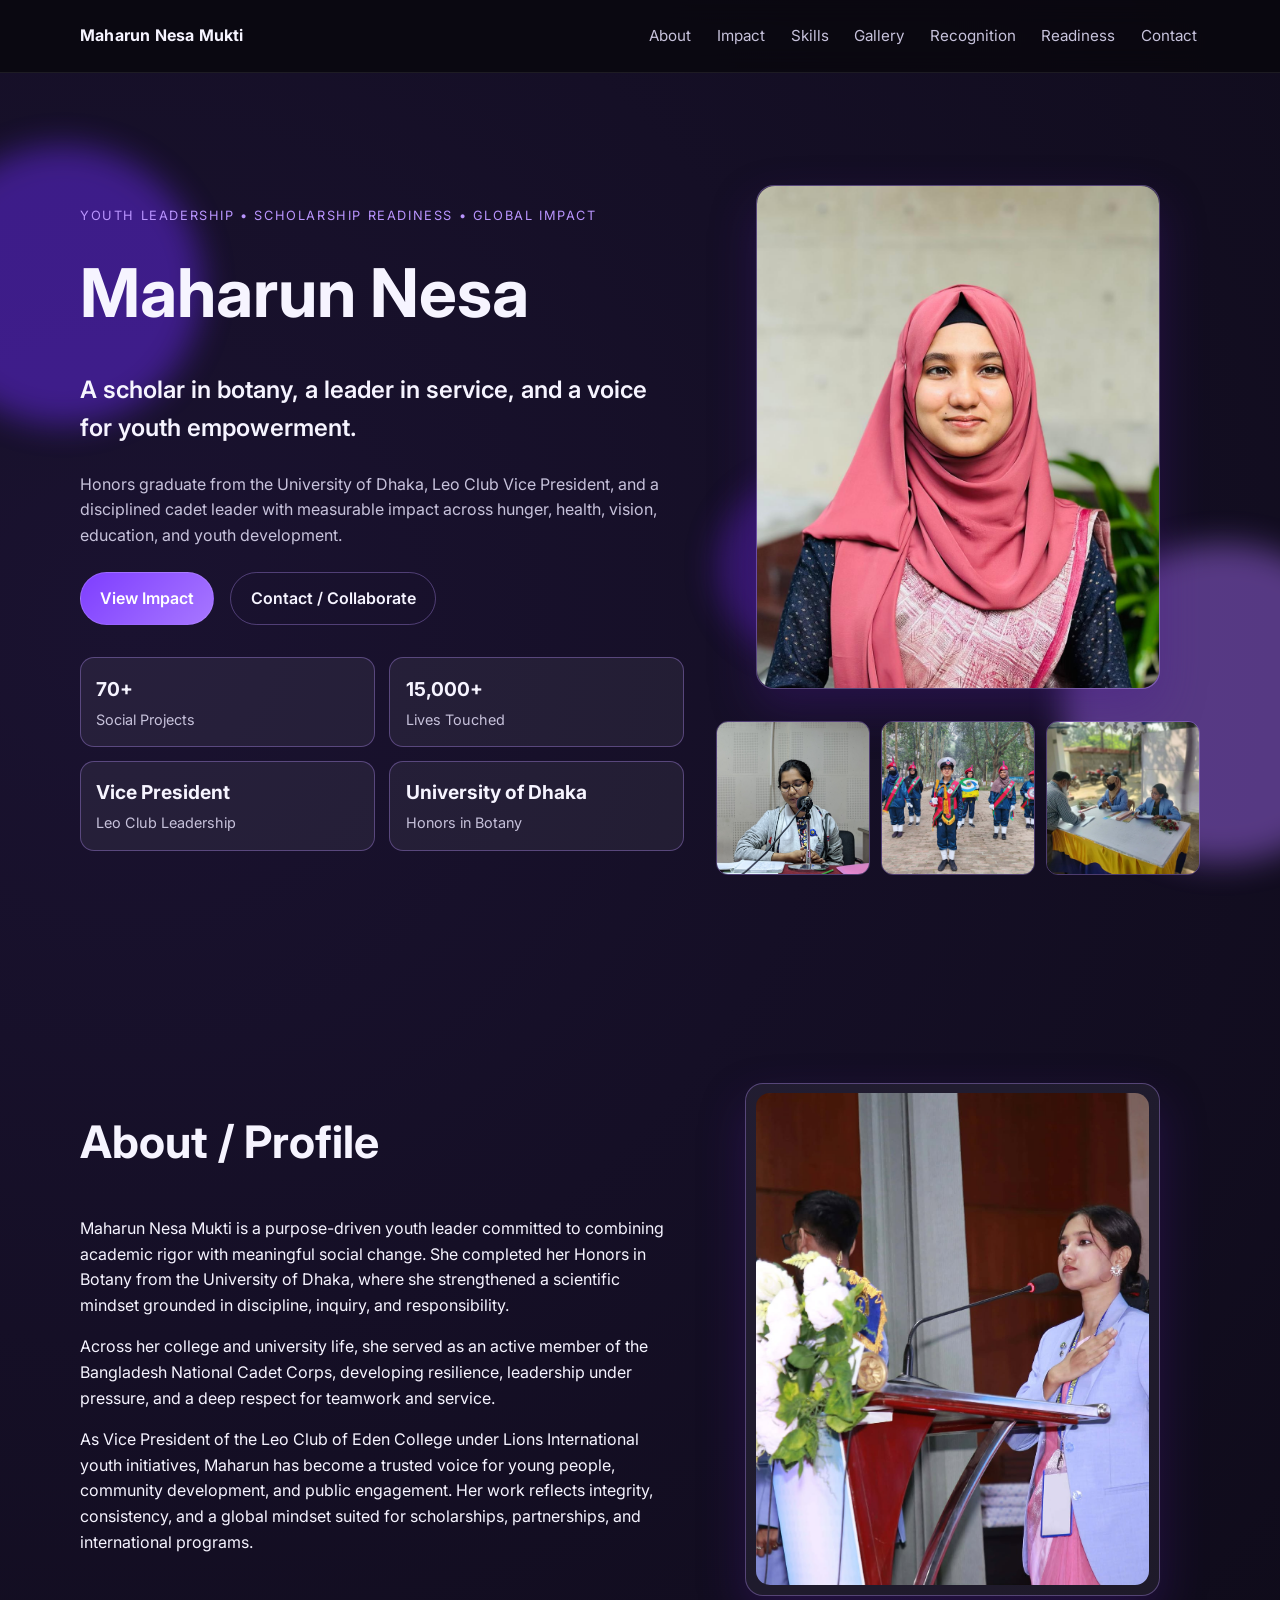
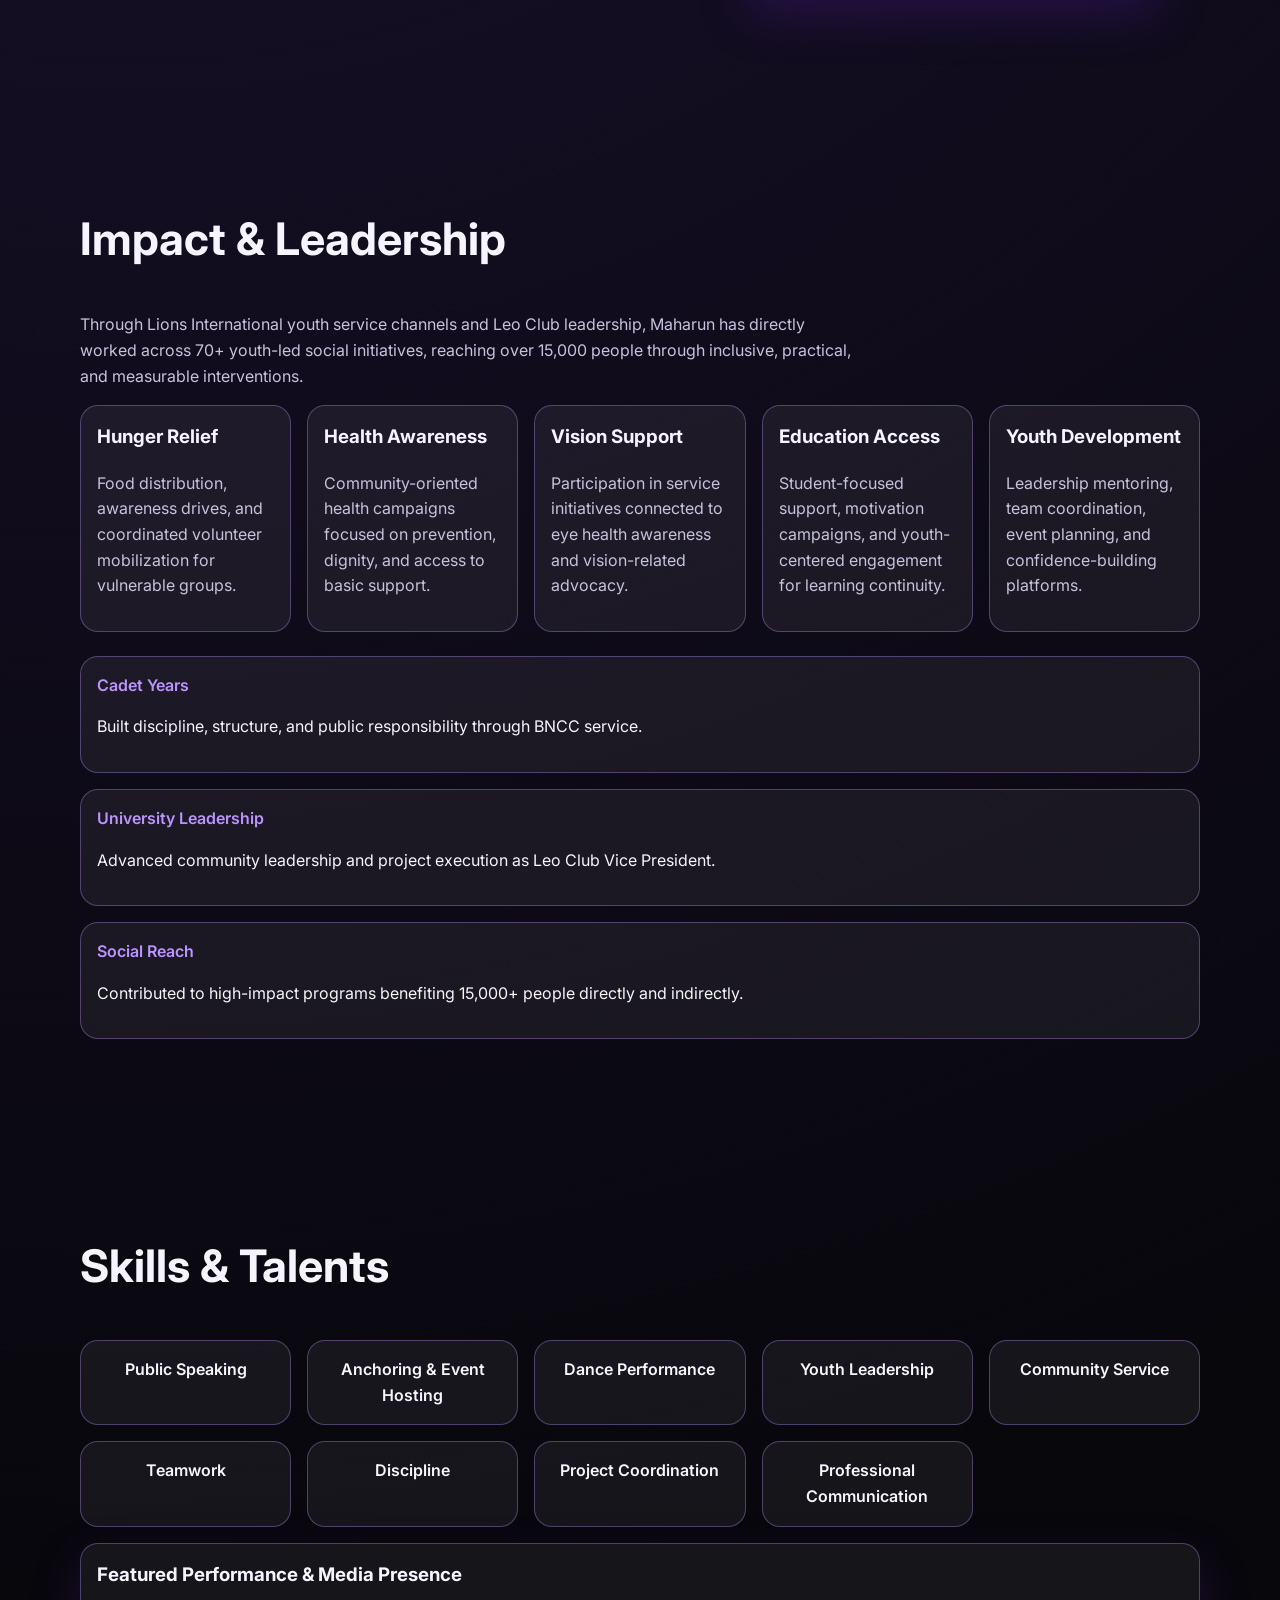
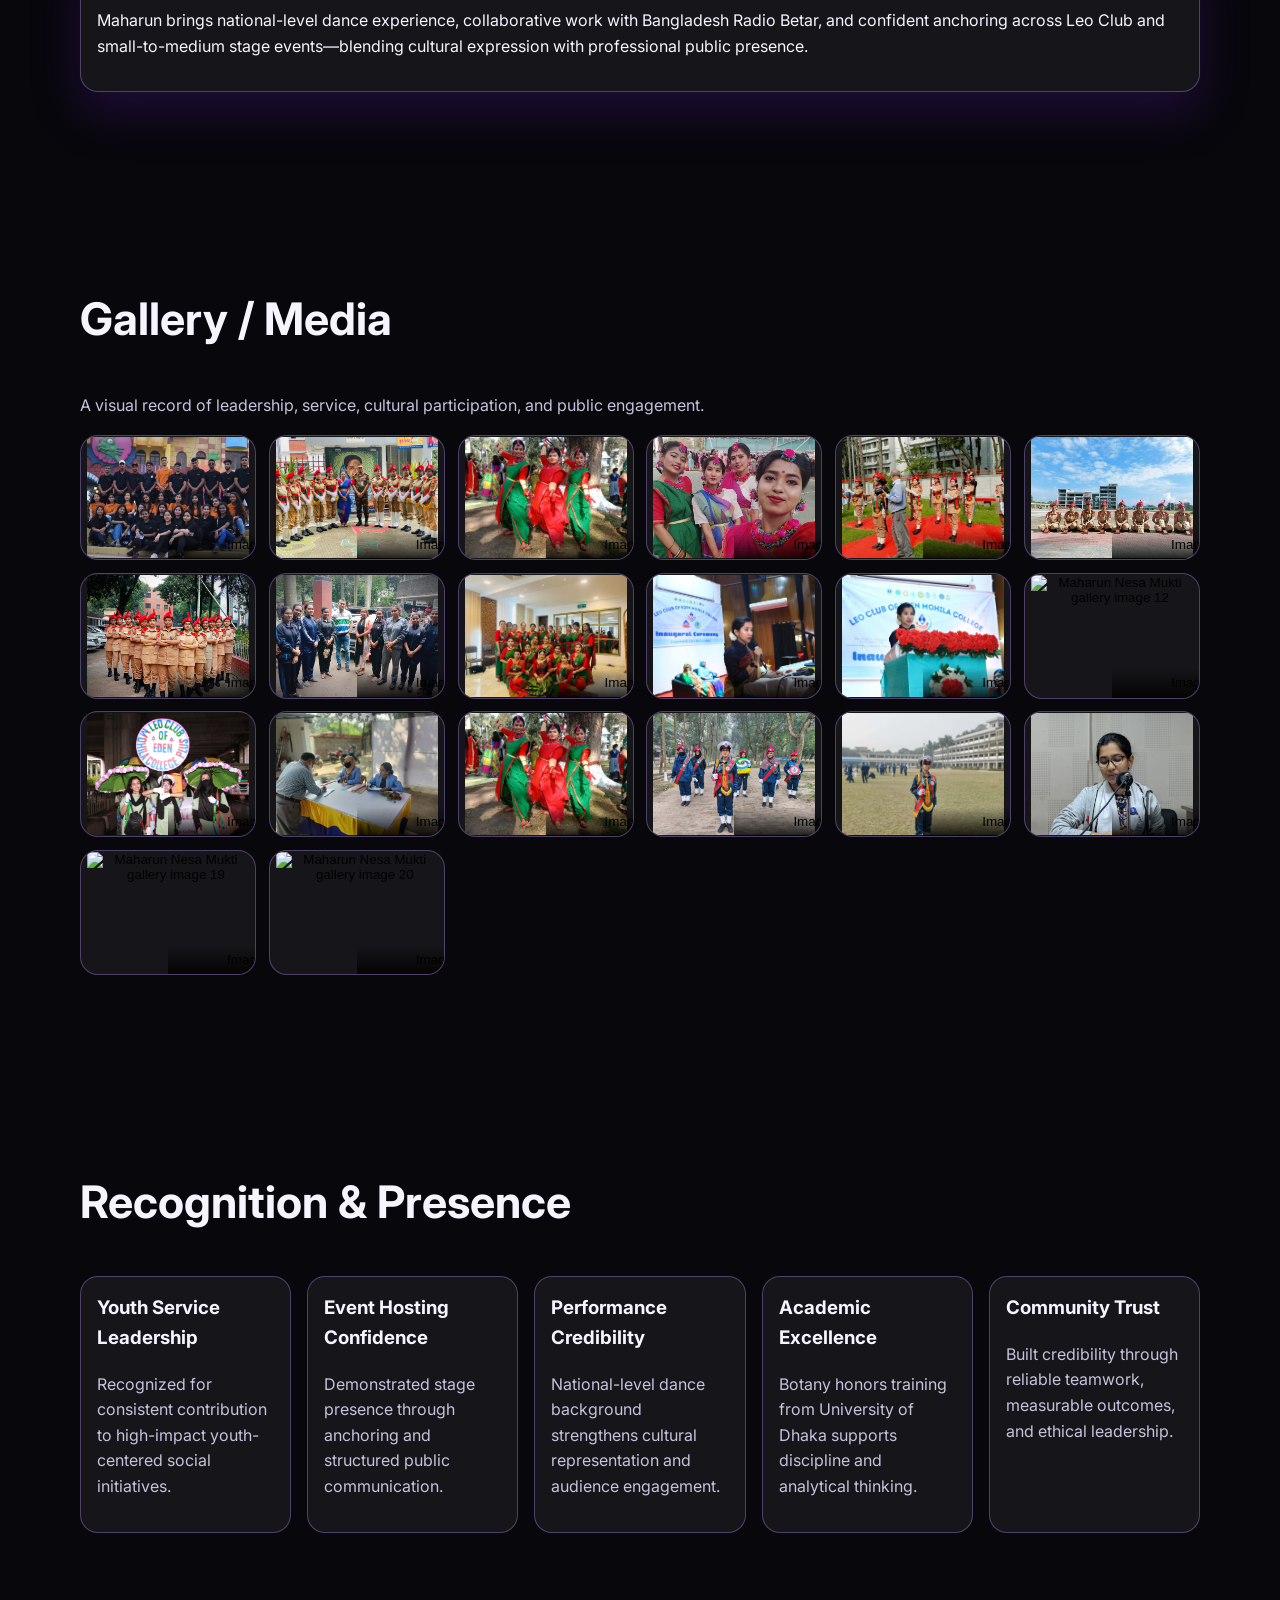
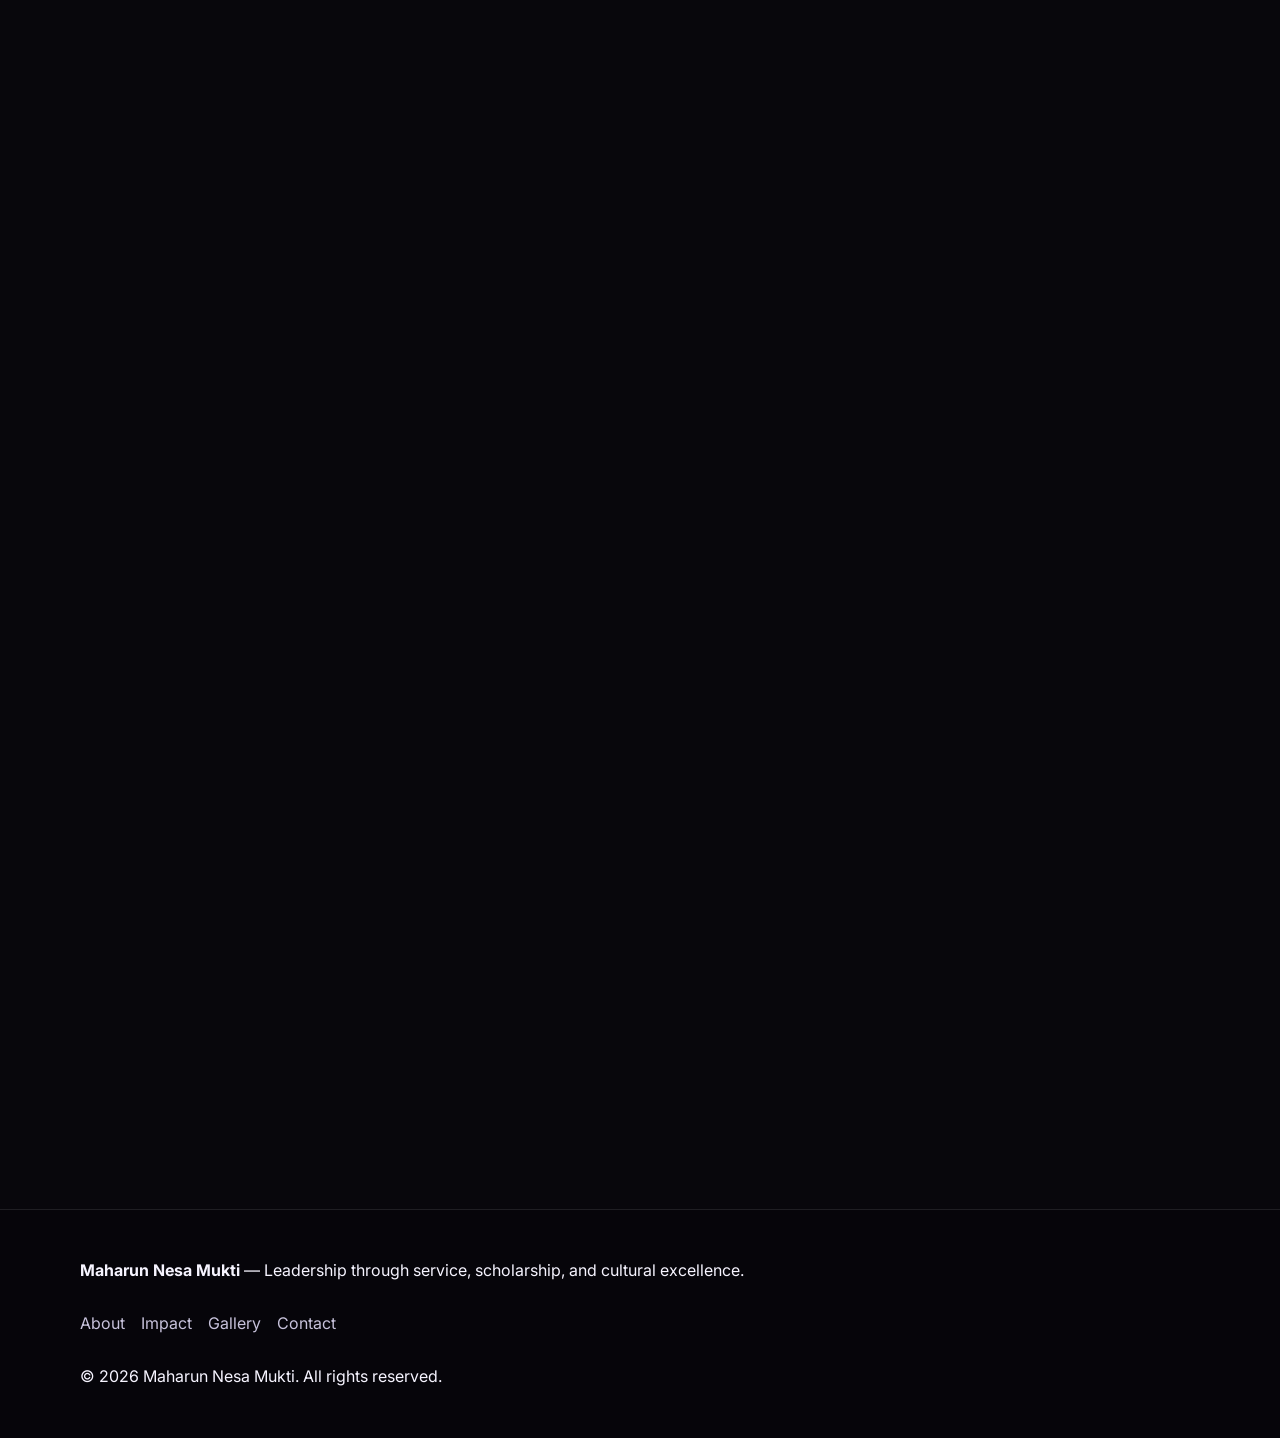
==== index.html @ 1c7120cc "Add files via upload 1" ====
<!DOCTYPE html>
<html lang="en">
<head>
  <meta charset="UTF-8" />
  <meta name="viewport" content="width=device-width, initial-scale=1.0" />
  <meta name="description" content="Official portfolio of Maharun Nesa Mukti — youth leader, scholar, speaker, performer, and social impact changemaker." />
  <title>Maharun Nesa Mukti | Portfolio</title>
  <link rel="preconnect" href="https://fonts.googleapis.com" />
  <link rel="preconnect" href="https://fonts.gstatic.com" crossorigin />
  <link href="https://fonts.googleapis.com/css2?family=Inter:wght@400;500;600;700;800&display=swap" rel="stylesheet" />
  <link rel="stylesheet" href="style.css" />
</head>
<body>
  <a class="skip-link" href="#main-content">Skip to content</a>

  <header class="site-header" id="top">
    <nav class="container nav" aria-label="Main navigation">
      <a href="#hero" class="brand">Maharun Nesa Mukti</a>
      <button class="menu-toggle" id="menuToggle" aria-expanded="false" aria-controls="navLinks" aria-label="Toggle navigation menu">
        <span></span><span></span><span></span>
      </button>
      <ul class="nav-links" id="navLinks">
        <li><a href="#about">About</a></li>
        <li><a href="#impact">Impact</a></li>
        <li><a href="#skills">Skills</a></li>
        <li><a href="#gallery">Gallery</a></li>
        <li><a href="#recognition">Recognition</a></li>
        <li><a href="#readiness">Readiness</a></li>
        <li><a href="#contact">Contact</a></li>
      </ul>
    </nav>
  </header>

  <main id="main-content">
    <section class="hero section" id="hero" aria-label="Hero section">
      <div class="hero-bg" aria-hidden="true">
        <span class="orb orb-1"></span>
        <span class="orb orb-2"></span>
        <span class="orb orb-3"></span>
      </div>
      <div class="container hero-content reveal">
        <div class="hero-copy">
          <p class="eyebrow">Youth Leadership • Scholarship Readiness • Global Impact</p>
          <h1>Maharun Nesa</h1>
          <p class="hero-tagline">A scholar in botany, a leader in service, and a voice for youth empowerment.</p>
          <p class="hero-subtitle">Honors graduate from the University of Dhaka, Leo Club Vice President, and a disciplined cadet leader with measurable impact across hunger, health, vision, education, and youth development.</p>
          <div class="hero-cta">
            <a href="#impact" class="btn btn-primary">View Impact</a>
            <a href="#contact" class="btn btn-secondary">Contact / Collaborate</a>
          </div>
          <div class="stats-grid" aria-label="Key achievements">
            <article class="stat-card"><h3>70+</h3><p>Social Projects</p></article>
            <article class="stat-card"><h3>15,000+</h3><p>Lives Touched</p></article>
            <article class="stat-card"><h3>Vice President</h3><p>Leo Club Leadership</p></article>
            <article class="stat-card"><h3>University of Dhaka</h3><p>Honors in Botany</p></article>
          </div>
        </div>
        <div class="hero-visual">
          <figure class="portrait-card glow">
            <img src="images/main.jpg" alt="Portrait of Maharun Nesa Mukti" loading="eager" />
          </figure>
          <div class="mini-collage">
            <img src="images/18.jpg" alt="Maharun in a leadership event" loading="lazy" />
            <img src="images/16.jpg" alt="Maharun in community service work" loading="lazy" />
            <img src="images/14.jpg" alt="Maharun hosting an event" loading="lazy" />
          </div>
        </div>
      </div>
    </section>

    <section class="section" id="about">
      <div class="container split reveal">
        <div>
          <h2>About / Profile</h2>
          <p>Maharun Nesa Mukti is a purpose-driven youth leader committed to combining academic rigor with meaningful social change. She completed her Honors in Botany from the University of Dhaka, where she strengthened a scientific mindset grounded in discipline, inquiry, and responsibility.</p>
          <p>Across her college and university life, she served as an active member of the Bangladesh National Cadet Corps, developing resilience, leadership under pressure, and a deep respect for teamwork and service.</p>
          <p>As Vice President of the Leo Club of Eden College under Lions International youth initiatives, Maharun has become a trusted voice for young people, community development, and public engagement. Her work reflects integrity, consistency, and a global mindset suited for scholarships, partnerships, and international programs.</p>
        </div>
        <figure class="image-panel glow">
          <img src="images/main-2.jpg" alt="Maharun Nesa Mukti in formal profile setting" loading="lazy" />
        </figure>
      </div>
    </section>

    <section class="section" id="impact">
      <div class="container reveal">
        <h2>Impact & Leadership</h2>
        <p class="section-intro">Through Lions International youth service channels and Leo Club leadership, Maharun has directly worked across 70+ youth-led social initiatives, reaching over 15,000 people through inclusive, practical, and measurable interventions.</p>
        <div class="impact-grid">
          <article class="card"><h3>Hunger Relief</h3><p>Food distribution, awareness drives, and coordinated volunteer mobilization for vulnerable groups.</p></article>
          <article class="card"><h3>Health Awareness</h3><p>Community-oriented health campaigns focused on prevention, dignity, and access to basic support.</p></article>
          <article class="card"><h3>Vision Support</h3><p>Participation in service initiatives connected to eye health awareness and vision-related advocacy.</p></article>
          <article class="card"><h3>Education Access</h3><p>Student-focused support, motivation campaigns, and youth-centered engagement for learning continuity.</p></article>
          <article class="card"><h3>Youth Development</h3><p>Leadership mentoring, team coordination, event planning, and confidence-building platforms.</p></article>
        </div>

        <div class="timeline" aria-label="Impact timeline">
          <div class="timeline-item"><span>Cadet Years</span><p>Built discipline, structure, and public responsibility through BNCC service.</p></div>
          <div class="timeline-item"><span>University Leadership</span><p>Advanced community leadership and project execution as Leo Club Vice President.</p></div>
          <div class="timeline-item"><span>Social Reach</span><p>Contributed to high-impact programs benefiting 15,000+ people directly and indirectly.</p></div>
        </div>
      </div>
    </section>

    <section class="section" id="skills">
      <div class="container reveal">
        <h2>Skills & Talents</h2>
        <div class="skills-grid">
          <article class="skill-card">Public Speaking</article>
          <article class="skill-card">Anchoring & Event Hosting</article>
          <article class="skill-card">Dance Performance</article>
          <article class="skill-card">Youth Leadership</article>
          <article class="skill-card">Community Service</article>
          <article class="skill-card">Teamwork</article>
          <article class="skill-card">Discipline</article>
          <article class="skill-card">Project Coordination</article>
          <article class="skill-card">Professional Communication</article>
        </div>
        <article class="highlight-card glow">
          <h3>Featured Performance & Media Presence</h3>
          <p>Maharun brings national-level dance experience, collaborative work with Bangladesh Radio Betar, and confident anchoring across Leo Club and small-to-medium stage events—blending cultural expression with professional public presence.</p>
        </article>
      </div>
    </section>

    <section class="section" id="gallery">
      <div class="container reveal">
        <h2>Gallery / Media</h2>
        <p class="section-intro">A visual record of leadership, service, cultural participation, and public engagement.</p>
        <div class="gallery-grid" id="galleryGrid">
          <!-- Gallery items generated by JavaScript from images/1.jpg to images/20.jpg -->
        </div>
      </div>
    </section>

    <section class="section" id="recognition">
      <div class="container reveal">
        <h2>Recognition & Presence</h2>
        <div class="recognition-grid">
          <article class="card"><h3>Youth Service Leadership</h3><p>Recognized for consistent contribution to high-impact youth-centered social initiatives.</p></article>
          <article class="card"><h3>Event Hosting Confidence</h3><p>Demonstrated stage presence through anchoring and structured public communication.</p></article>
          <article class="card"><h3>Performance Credibility</h3><p>National-level dance background strengthens cultural representation and audience engagement.</p></article>
          <article class="card"><h3>Academic Excellence</h3><p>Botany honors training from University of Dhaka supports discipline and analytical thinking.</p></article>
          <article class="card"><h3>Community Trust</h3><p>Built credibility through reliable teamwork, measurable outcomes, and ethical leadership.</p></article>
        </div>
      </div>
    </section>

    <section class="section" id="readiness">
      <div class="container reveal">
        <h2>Scholarship & Funding Readiness</h2>
        <p class="section-intro">Maharun Nesa Mukti offers a complete profile aligned with global scholarship, grant, and event-selection criteria.</p>
        <ul class="readiness-list">
          <li><strong>Academic discipline:</strong> Honors in Botany with a research-oriented mindset and sustained focus.</li>
          <li><strong>Proven social impact:</strong> 70+ youth-led initiatives with a documented reach of 15,000+ people.</li>
          <li><strong>Leadership under pressure:</strong> Cadet and volunteer experience in structured and dynamic environments.</li>
          <li><strong>Public communication strength:</strong> Trained speaker, anchor, and event-facing representative.</li>
          <li><strong>Cultural and community engagement:</strong> National-level dance and youth-centered outreach.</li>
          <li><strong>Measurable community contribution:</strong> Outcomes across hunger, health, vision, education, and youth development.</li>
        </ul>
      </div>
    </section>

    <section class="section" id="contact">
      <div class="container reveal">
        <h2>Contact / Collaborate</h2>
        <p class="section-intro">Open to scholarship review, international youth forums, NGO partnerships, event invitations, and collaborative impact programs.</p>
        <div class="contact-grid">
          <p><strong>Email:</strong> your.email@example.com</p>
          <p><strong>LinkedIn:</strong> linkedin.com/in/maharun-nesa-mukti</p>
          <p><strong>Phone:</strong> +880-1XXX-XXXXXX</p>
          <p><strong>Social:</strong> Facebook / Instagram / YouTube</p>
        </div>
        <a href="mailto:your.email@example.com" class="btn btn-primary">Invite Maharun</a>
      </div>
    </section>
  </main>

  <footer class="site-footer">
    <div class="container footer-content">
      <p><strong>Maharun Nesa Mukti</strong> — Leadership through service, scholarship, and cultural excellence.</p>
      <ul class="quick-links">
        <li><a href="#about">About</a></li>
        <li><a href="#impact">Impact</a></li>
        <li><a href="#gallery">Gallery</a></li>
        <li><a href="#contact">Contact</a></li>
      </ul>
      <p>© <span id="year"></span> Maharun Nesa Mukti. All rights reserved.</p>
    </div>
  </footer>

  <button id="backToTop" class="back-to-top" aria-label="Back to top">↑</button>

  <div class="lightbox" id="lightbox" aria-hidden="true" role="dialog" aria-label="Expanded gallery image">
    <button class="lightbox-close" id="lightboxClose" aria-label="Close image">×</button>
    <img id="lightboxImage" src="" alt="Expanded gallery item" />
    <p id="lightboxCaption"></p>
  </div>

  <script src="script.js"></script>
</body>
</html>
---- style.css ----
:root {
  --bg: #08070c;
  --bg-soft: #11101a;
  --text: #f6f4ff;
  --text-muted: #c7c2db;
  --purple: #8a4dff;
  --purple-soft: #ba95ff;
  --glass: rgba(255, 255, 255, 0.06);
  --border: rgba(186, 149, 255, 0.35);
  --shadow: 0 20px 45px rgba(71, 27, 137, 0.35);
}

* { box-sizing: border-box; }
html { scroll-behavior: smooth; }
body {
  margin: 0;
  font-family: "Inter", system-ui, -apple-system, sans-serif;
  background: radial-gradient(circle at 10% 10%, #1a1230 0%, var(--bg) 45%);
  color: var(--text);
  line-height: 1.6;
}

img { width: 100%; display: block; height: auto; }
a { color: inherit; text-decoration: none; }

.container {
  width: min(1120px, 92%);
  margin-inline: auto;
}

.skip-link {
  position: absolute;
  left: -9999px;
  top: 0;
  background: #fff;
  color: #000;
  padding: 0.5rem 1rem;
}
.skip-link:focus { left: 1rem; top: 1rem; z-index: 9999; }

.site-header {
  position: sticky;
  top: 0;
  z-index: 1000;
  backdrop-filter: blur(12px);
  background: rgba(8, 7, 12, 0.78);
  border-bottom: 1px solid rgba(255, 255, 255, 0.08);
}

.nav {
  display: flex;
  align-items: center;
  justify-content: space-between;
  min-height: 72px;
}

.brand { font-weight: 700; letter-spacing: 0.2px; }

.nav-links {
  list-style: none;
  display: flex;
  gap: 1.2rem;
  margin: 0;
  padding: 0;
}

.nav-links a {
  font-size: 0.95rem;
  color: var(--text-muted);
  padding: 0.2rem;
  border-bottom: 2px solid transparent;
  transition: 0.3s ease;
}

.nav-links a:hover,
.nav-links a.active {
  color: var(--text);
  border-color: var(--purple-soft);
}

.menu-toggle {
  display: none;
  background: transparent;
  border: 0;
  cursor: pointer;
}
.menu-toggle span {
  display: block;
  width: 24px;
  height: 2px;
  margin: 5px 0;
  background: #fff;
}

.section { padding: 6rem 0; }
h2 { font-size: clamp(1.8rem, 1.2rem + 2vw, 2.8rem); margin-top: 0; }
.section-intro { color: var(--text-muted); max-width: 78ch; }

.hero {
  min-height: calc(100vh - 72px);
  position: relative;
  display: grid;
  align-items: center;
  overflow: hidden;
}

.hero-bg .orb {
  position: absolute;
  border-radius: 999px;
  filter: blur(16px);
  opacity: 0.45;
  animation: float 9s ease-in-out infinite;
}
.orb-1 { width: 280px; height: 280px; background: #6f2dff; top: 8%; left: -6%; }
.orb-2 { width: 320px; height: 320px; background: #ad71ff; bottom: 12%; right: -8%; animation-delay: 1s; }
.orb-3 { width: 180px; height: 180px; background: #5c22c0; top: 45%; right: 30%; animation-delay: 2s; }

@keyframes float {
  0%, 100% { transform: translateY(0); }
  50% { transform: translateY(-18px); }
}

.hero-content {
  display: grid;
  grid-template-columns: 1.25fr 1fr;
  gap: 2rem;
  align-items: center;
}

.eyebrow {
  color: var(--purple-soft);
  text-transform: uppercase;
  letter-spacing: 1.6px;
  font-size: 0.8rem;
}

h1 {
  font-size: clamp(2.4rem, 1.5rem + 4vw, 4.2rem);
  margin: 0;
}

.hero-tagline {
  font-size: clamp(1.1rem, 1rem + 0.9vw, 1.5rem);
  font-weight: 600;
}

.hero-subtitle { color: var(--text-muted); max-width: 65ch; }

.hero-cta { display: flex; gap: 1rem; margin: 1.5rem 0 2rem; flex-wrap: wrap; }

.btn {
  border: 1px solid var(--border);
  padding: 0.8rem 1.2rem;
  border-radius: 999px;
  transition: 0.3s ease;
  font-weight: 600;
}
.btn-primary {
  background: linear-gradient(135deg, #7e3eff, #a777ff);
  color: #fff;
}
.btn-secondary { background: transparent; color: var(--text); }
.btn:hover { transform: translateY(-2px); box-shadow: var(--shadow); }

.stats-grid {
  display: grid;
  grid-template-columns: repeat(2, minmax(120px, 1fr));
  gap: 0.9rem;
}
.stat-card {
  background: var(--glass);
  border: 1px solid var(--border);
  border-radius: 14px;
  padding: 0.95rem;
}
.stat-card h3 { margin: 0; font-size: 1.2rem; }
.stat-card p { margin: 0.2rem 0 0; color: var(--text-muted); font-size: 0.9rem; }

.portrait-card,
.image-panel,
.card,
.skill-card,
.highlight-card,
.timeline-item,
.readiness-list,
.contact-grid,
.gallery-item {
  background: var(--glass);
  border: 1px solid var(--border);
  border-radius: 18px;
}

.glow { box-shadow: var(--shadow); }

.hero-visual { display: grid; gap: 1rem; }
.portrait-card img { aspect-ratio: 4 / 5; object-fit: cover; border-radius: 18px; }
.mini-collage { display: grid; grid-template-columns: repeat(3, 1fr); gap: 0.7rem; }
.mini-collage img { aspect-ratio: 1/1; object-fit: cover; border-radius: 12px; border: 1px solid var(--border); }

.split {
  display: grid;
  grid-template-columns: 1.2fr 1fr;
  gap: 2rem;
  align-items: center;
}

.image-panel { padding: 0.6rem; }
.image-panel img { border-radius: 14px; aspect-ratio: 4/5; object-fit: cover; }

.impact-grid,
.recognition-grid,
.skills-grid {
  display: grid;
  grid-template-columns: repeat(auto-fit, minmax(210px, 1fr));
  gap: 1rem;
}

.card,
.skill-card,
.highlight-card,
.timeline-item,
.contact-grid,
.readiness-list {
  padding: 1rem;
}

.card h3 { margin-top: 0; }
.card p { color: var(--text-muted); }

.timeline {
  margin-top: 1.5rem;
  display: grid;
  gap: 1rem;
}
.timeline-item span { color: var(--purple-soft); font-weight: 600; }

.skill-card {
  text-align: center;
  font-weight: 600;
  transition: 0.3s ease;
}
.skill-card:hover { transform: translateY(-3px); }

.highlight-card { margin-top: 1rem; }
.highlight-card h3 { margin-top: 0; }

.gallery-grid {
  display: grid;
  grid-template-columns: repeat(auto-fit, minmax(170px, 1fr));
  gap: 0.8rem;
}
.gallery-item {
  overflow: hidden;
  position: relative;
  cursor: pointer;
}
.gallery-item img {
  aspect-ratio: 4 / 3;
  object-fit: cover;
  transition: transform 0.4s ease;
}
.gallery-item:hover img { transform: scale(1.06); }
.gallery-item span {
  position: absolute;
  bottom: 0;
  width: 100%;
  padding: 0.45rem 0.6rem;
  background: linear-gradient(to top, rgba(0, 0, 0, 0.85), transparent);
  font-size: 0.84rem;
}

.readiness-list {
  margin: 1rem 0 0;
  padding-left: 1.2rem;
}
.readiness-list li { margin: 0.65rem 0; color: var(--text-muted); }

.contact-grid {
  display: grid;
  grid-template-columns: repeat(auto-fit, minmax(220px, 1fr));
  gap: 0.5rem 1rem;
  margin-bottom: 1rem;
}

.site-footer {
  border-top: 1px solid rgba(255, 255, 255, 0.1);
  padding: 2rem 0;
  background: #06050a;
}
.footer-content {
  display: grid;
  gap: 0.7rem;
}
.quick-links {
  display: flex;
  gap: 1rem;
  list-style: none;
  margin: 0;
  padding: 0;
  flex-wrap: wrap;
}
.quick-links a { color: var(--text-muted); }

.back-to-top {
  position: fixed;
  right: 1rem;
  bottom: 1rem;
  width: 44px;
  height: 44px;
  border-radius: 999px;
  border: 1px solid var(--border);
  background: #201138;
  color: #fff;
  display: none;
  cursor: pointer;
}

.lightbox {
  position: fixed;
  inset: 0;
  background: rgba(0, 0, 0, 0.9);
  display: grid;
  place-items: center;
  padding: 2rem;
  opacity: 0;
  visibility: hidden;
  transition: 0.2s ease;
  z-index: 1200;
}
.lightbox.open { opacity: 1; visibility: visible; }
.lightbox img {
  max-width: min(950px, 92vw);
  max-height: 78vh;
  border-radius: 12px;
  border: 1px solid var(--border);
}
.lightbox p { color: #fff; margin-top: 0.8rem; }
.lightbox-close {
  position: absolute;
  top: 18px;
  right: 24px;
  font-size: 2rem;
  color: #fff;
  border: 0;
  background: transparent;
  cursor: pointer;
}

.reveal {
  opacity: 0;
  transform: translateY(26px);
  transition: 0.6s ease;
}
.reveal.visible {
  opacity: 1;
  transform: translateY(0);
}

@media (max-width: 900px) {
  .hero-content,
  .split {
    grid-template-columns: 1fr;
  }

  .nav-links {
    position: absolute;
    top: 72px;
    right: 4%;
    width: min(280px, 92vw);
    padding: 1rem;
    border-radius: 12px;
    background: #14101f;
    border: 1px solid var(--border);
    flex-direction: column;
    display: none;
  }

  .nav-links.open { display: flex; }
  .menu-toggle { display: block; }
}

@media (max-width: 560px) {
  .section { padding: 4.2rem 0; }
  .stats-grid { grid-template-columns: 1fr; }
  .hero-cta { flex-direction: column; }
  .btn { text-align: center; }
}
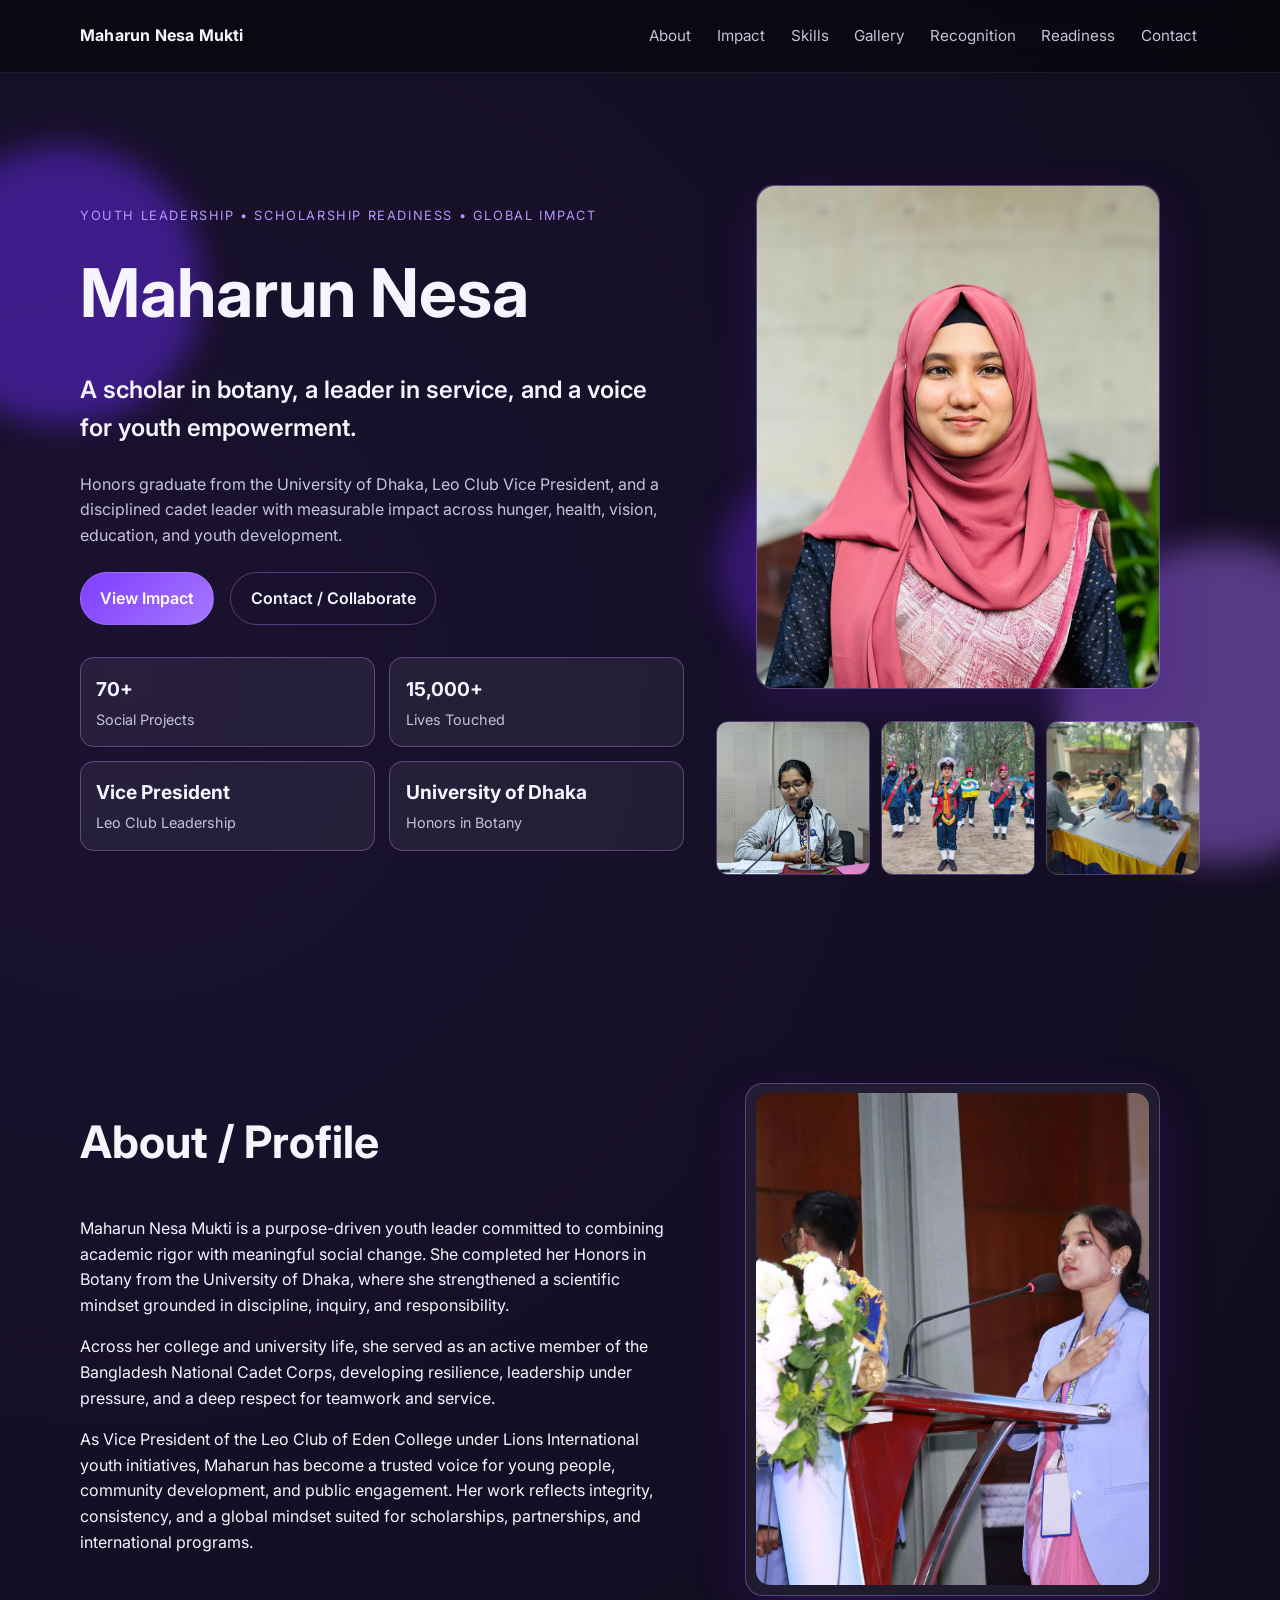
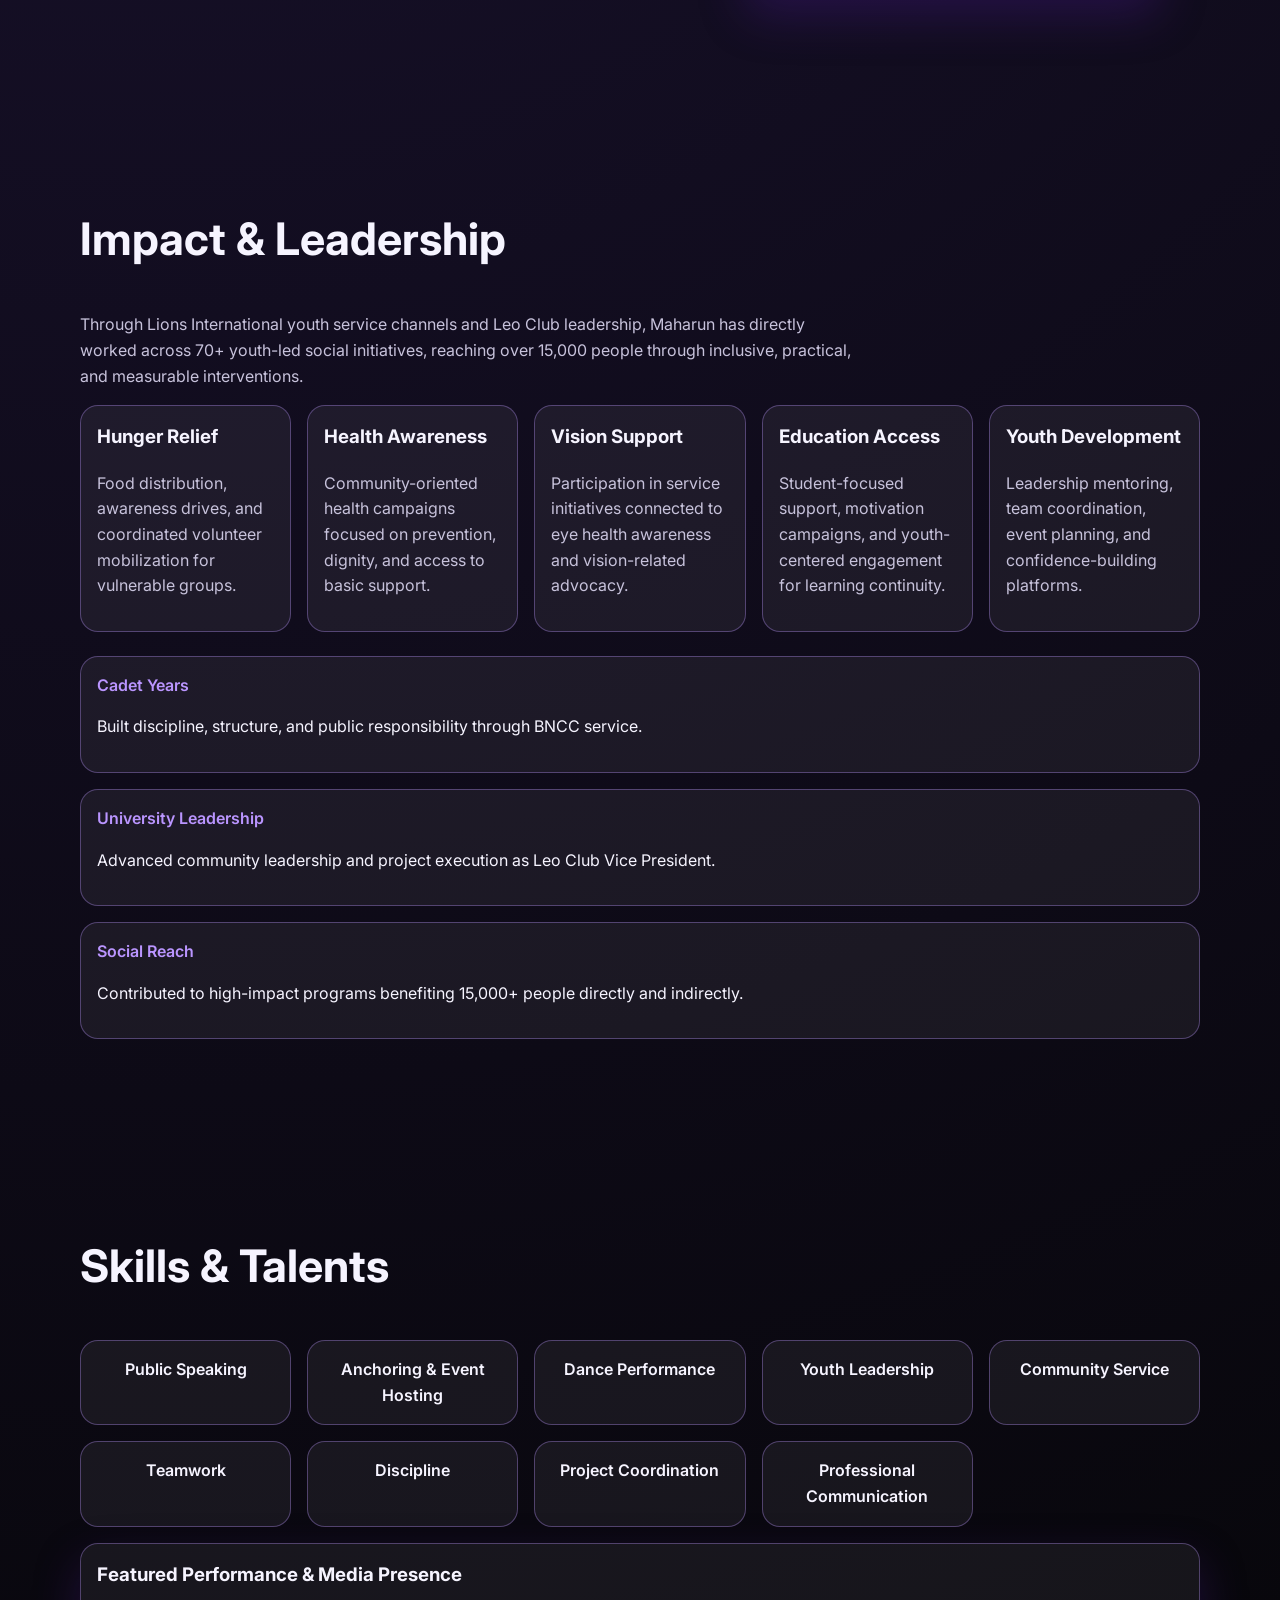
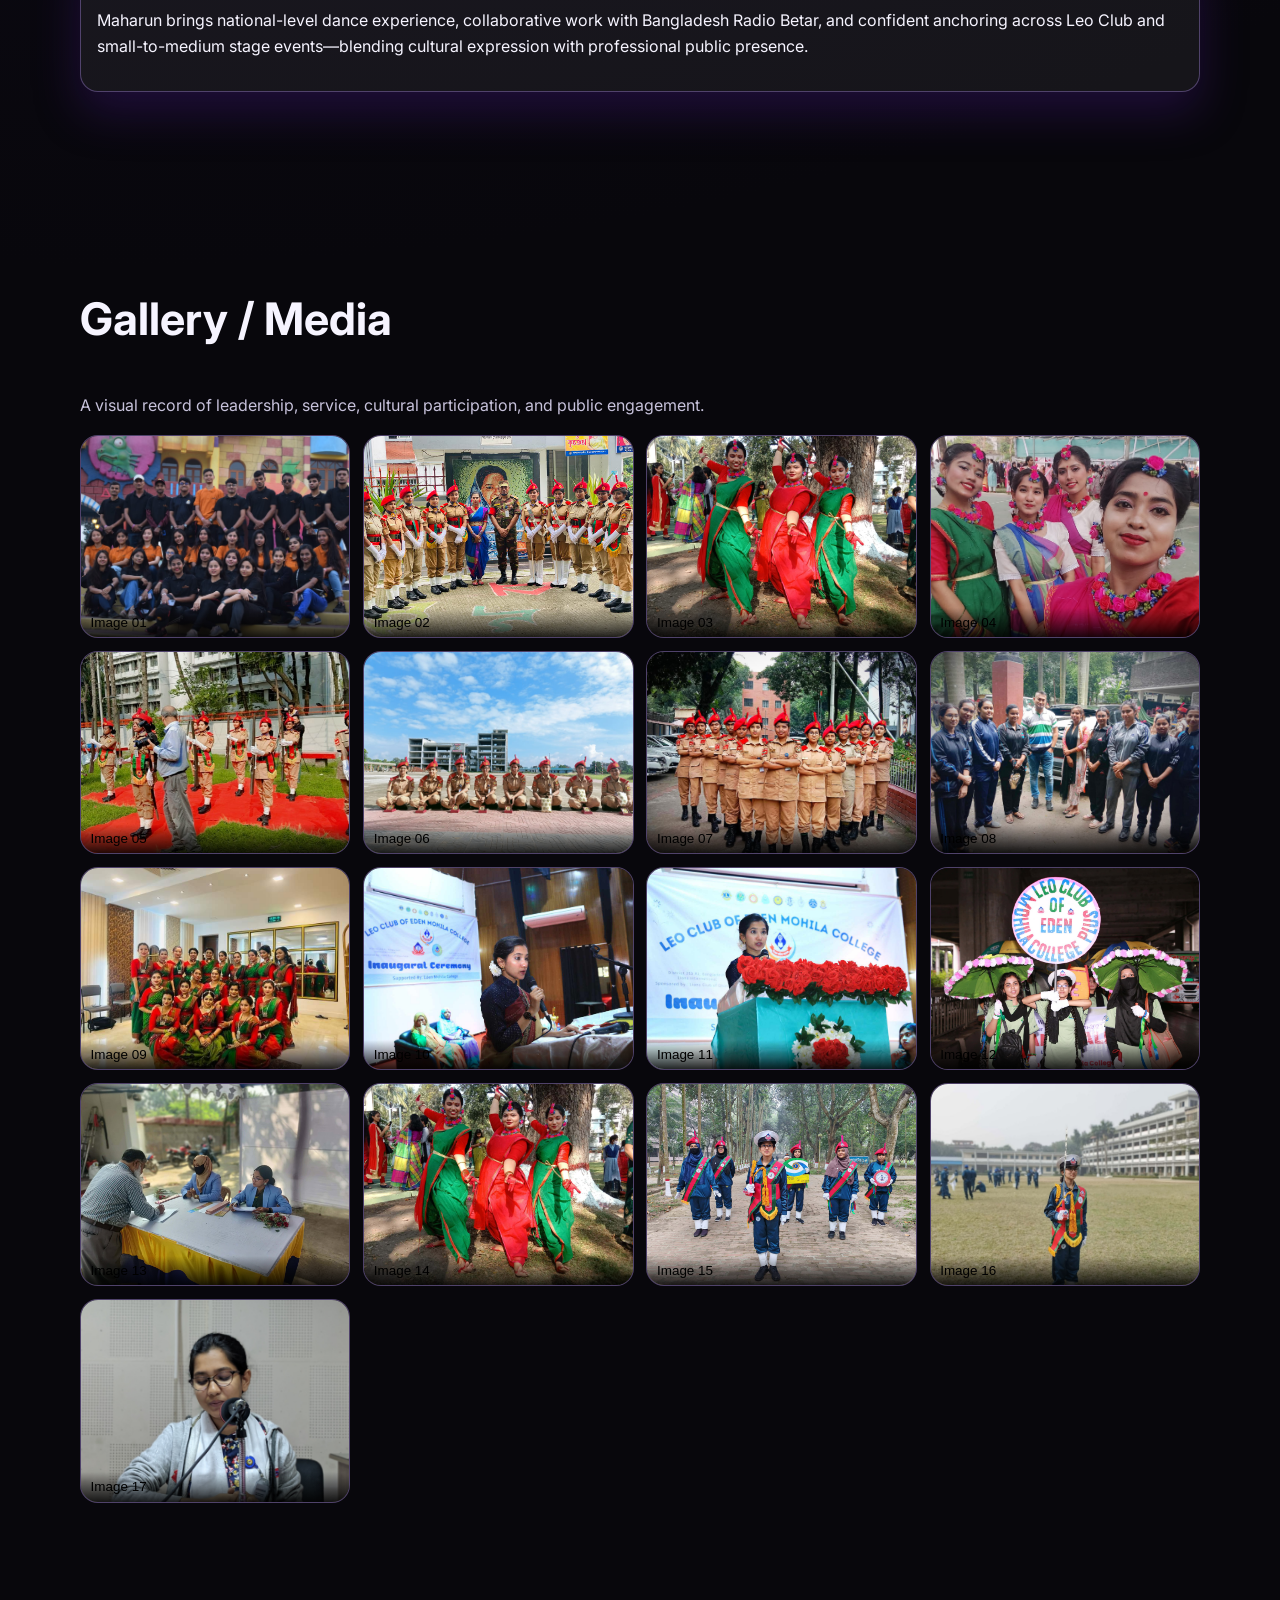
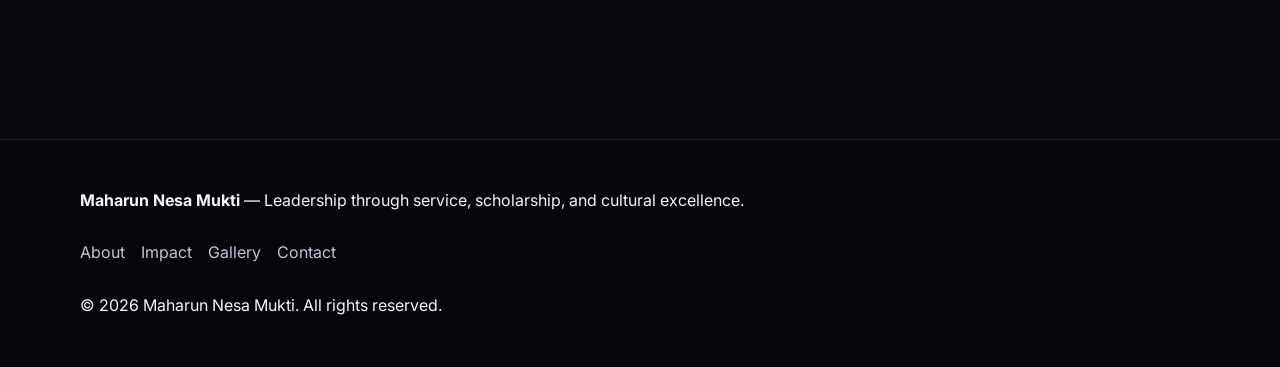
==== commit 5797cc79: "Fix gallery layout and refresh contact section" ====
--- a/index.html
+++ b/index.html
@@ -1,202 +1,210 @@
-<!DOCTYPE html>
-<html lang="en">
-<head>
-  <meta charset="UTF-8" />
-  <meta name="viewport" content="width=device-width, initial-scale=1.0" />
-  <meta name="description" content="Official portfolio of Maharun Nesa Mukti — youth leader, scholar, speaker, performer, and social impact changemaker." />
-  <title>Maharun Nesa Mukti | Portfolio</title>
-  <link rel="preconnect" href="https://fonts.googleapis.com" />
-  <link rel="preconnect" href="https://fonts.gstatic.com" crossorigin />
-  <link href="https://fonts.googleapis.com/css2?family=Inter:wght@400;500;600;700;800&display=swap" rel="stylesheet" />
-  <link rel="stylesheet" href="style.css" />
-</head>
-<body>
-  <a class="skip-link" href="#main-content">Skip to content</a>
-
-  <header class="site-header" id="top">
-    <nav class="container nav" aria-label="Main navigation">
-      <a href="#hero" class="brand">Maharun Nesa Mukti</a>
-      <button class="menu-toggle" id="menuToggle" aria-expanded="false" aria-controls="navLinks" aria-label="Toggle navigation menu">
-        <span></span><span></span><span></span>
-      </button>
-      <ul class="nav-links" id="navLinks">
-        <li><a href="#about">About</a></li>
-        <li><a href="#impact">Impact</a></li>
-        <li><a href="#skills">Skills</a></li>
-        <li><a href="#gallery">Gallery</a></li>
-        <li><a href="#recognition">Recognition</a></li>
-        <li><a href="#readiness">Readiness</a></li>
-        <li><a href="#contact">Contact</a></li>
-      </ul>
-    </nav>
-  </header>
-
-  <main id="main-content">
-    <section class="hero section" id="hero" aria-label="Hero section">
-      <div class="hero-bg" aria-hidden="true">
-        <span class="orb orb-1"></span>
-        <span class="orb orb-2"></span>
-        <span class="orb orb-3"></span>
-      </div>
-      <div class="container hero-content reveal">
-        <div class="hero-copy">
-          <p class="eyebrow">Youth Leadership • Scholarship Readiness • Global Impact</p>
-          <h1>Maharun Nesa</h1>
-          <p class="hero-tagline">A scholar in botany, a leader in service, and a voice for youth empowerment.</p>
-          <p class="hero-subtitle">Honors graduate from the University of Dhaka, Leo Club Vice President, and a disciplined cadet leader with measurable impact across hunger, health, vision, education, and youth development.</p>
-          <div class="hero-cta">
-            <a href="#impact" class="btn btn-primary">View Impact</a>
-            <a href="#contact" class="btn btn-secondary">Contact / Collaborate</a>
-          </div>
-          <div class="stats-grid" aria-label="Key achievements">
-            <article class="stat-card"><h3>70+</h3><p>Social Projects</p></article>
-            <article class="stat-card"><h3>15,000+</h3><p>Lives Touched</p></article>
-            <article class="stat-card"><h3>Vice President</h3><p>Leo Club Leadership</p></article>
-            <article class="stat-card"><h3>University of Dhaka</h3><p>Honors in Botany</p></article>
-          </div>
-        </div>
-        <div class="hero-visual">
-          <figure class="portrait-card glow">
-            <img src="images/main.jpg" alt="Portrait of Maharun Nesa Mukti" loading="eager" />
-          </figure>
-          <div class="mini-collage">
-            <img src="images/18.jpg" alt="Maharun in a leadership event" loading="lazy" />
-            <img src="images/16.jpg" alt="Maharun in community service work" loading="lazy" />
-            <img src="images/14.jpg" alt="Maharun hosting an event" loading="lazy" />
-          </div>
-        </div>
-      </div>
-    </section>
-
-    <section class="section" id="about">
-      <div class="container split reveal">
-        <div>
-          <h2>About / Profile</h2>
-          <p>Maharun Nesa Mukti is a purpose-driven youth leader committed to combining academic rigor with meaningful social change. She completed her Honors in Botany from the University of Dhaka, where she strengthened a scientific mindset grounded in discipline, inquiry, and responsibility.</p>
-          <p>Across her college and university life, she served as an active member of the Bangladesh National Cadet Corps, developing resilience, leadership under pressure, and a deep respect for teamwork and service.</p>
-          <p>As Vice President of the Leo Club of Eden College under Lions International youth initiatives, Maharun has become a trusted voice for young people, community development, and public engagement. Her work reflects integrity, consistency, and a global mindset suited for scholarships, partnerships, and international programs.</p>
-        </div>
-        <figure class="image-panel glow">
-          <img src="images/main-2.jpg" alt="Maharun Nesa Mukti in formal profile setting" loading="lazy" />
-        </figure>
-      </div>
-    </section>
-
-    <section class="section" id="impact">
-      <div class="container reveal">
-        <h2>Impact & Leadership</h2>
-        <p class="section-intro">Through Lions International youth service channels and Leo Club leadership, Maharun has directly worked across 70+ youth-led social initiatives, reaching over 15,000 people through inclusive, practical, and measurable interventions.</p>
-        <div class="impact-grid">
-          <article class="card"><h3>Hunger Relief</h3><p>Food distribution, awareness drives, and coordinated volunteer mobilization for vulnerable groups.</p></article>
-          <article class="card"><h3>Health Awareness</h3><p>Community-oriented health campaigns focused on prevention, dignity, and access to basic support.</p></article>
-          <article class="card"><h3>Vision Support</h3><p>Participation in service initiatives connected to eye health awareness and vision-related advocacy.</p></article>
-          <article class="card"><h3>Education Access</h3><p>Student-focused support, motivation campaigns, and youth-centered engagement for learning continuity.</p></article>
-          <article class="card"><h3>Youth Development</h3><p>Leadership mentoring, team coordination, event planning, and confidence-building platforms.</p></article>
-        </div>
-
-        <div class="timeline" aria-label="Impact timeline">
-          <div class="timeline-item"><span>Cadet Years</span><p>Built discipline, structure, and public responsibility through BNCC service.</p></div>
-          <div class="timeline-item"><span>University Leadership</span><p>Advanced community leadership and project execution as Leo Club Vice President.</p></div>
-          <div class="timeline-item"><span>Social Reach</span><p>Contributed to high-impact programs benefiting 15,000+ people directly and indirectly.</p></div>
-        </div>
-      </div>
-    </section>
-
-    <section class="section" id="skills">
-      <div class="container reveal">
-        <h2>Skills & Talents</h2>
-        <div class="skills-grid">
-          <article class="skill-card">Public Speaking</article>
-          <article class="skill-card">Anchoring & Event Hosting</article>
-          <article class="skill-card">Dance Performance</article>
-          <article class="skill-card">Youth Leadership</article>
-          <article class="skill-card">Community Service</article>
-          <article class="skill-card">Teamwork</article>
-          <article class="skill-card">Discipline</article>
-          <article class="skill-card">Project Coordination</article>
-          <article class="skill-card">Professional Communication</article>
-        </div>
-        <article class="highlight-card glow">
-          <h3>Featured Performance & Media Presence</h3>
-          <p>Maharun brings national-level dance experience, collaborative work with Bangladesh Radio Betar, and confident anchoring across Leo Club and small-to-medium stage events—blending cultural expression with professional public presence.</p>
-        </article>
-      </div>
-    </section>
-
-    <section class="section" id="gallery">
-      <div class="container reveal">
-        <h2>Gallery / Media</h2>
-        <p class="section-intro">A visual record of leadership, service, cultural participation, and public engagement.</p>
-        <div class="gallery-grid" id="galleryGrid">
-          <!-- Gallery items generated by JavaScript from images/1.jpg to images/20.jpg -->
-        </div>
-      </div>
-    </section>
-
-    <section class="section" id="recognition">
-      <div class="container reveal">
-        <h2>Recognition & Presence</h2>
-        <div class="recognition-grid">
-          <article class="card"><h3>Youth Service Leadership</h3><p>Recognized for consistent contribution to high-impact youth-centered social initiatives.</p></article>
-          <article class="card"><h3>Event Hosting Confidence</h3><p>Demonstrated stage presence through anchoring and structured public communication.</p></article>
-          <article class="card"><h3>Performance Credibility</h3><p>National-level dance background strengthens cultural representation and audience engagement.</p></article>
-          <article class="card"><h3>Academic Excellence</h3><p>Botany honors training from University of Dhaka supports discipline and analytical thinking.</p></article>
-          <article class="card"><h3>Community Trust</h3><p>Built credibility through reliable teamwork, measurable outcomes, and ethical leadership.</p></article>
-        </div>
-      </div>
-    </section>
-
-    <section class="section" id="readiness">
-      <div class="container reveal">
-        <h2>Scholarship & Funding Readiness</h2>
-        <p class="section-intro">Maharun Nesa Mukti offers a complete profile aligned with global scholarship, grant, and event-selection criteria.</p>
-        <ul class="readiness-list">
-          <li><strong>Academic discipline:</strong> Honors in Botany with a research-oriented mindset and sustained focus.</li>
-          <li><strong>Proven social impact:</strong> 70+ youth-led initiatives with a documented reach of 15,000+ people.</li>
-          <li><strong>Leadership under pressure:</strong> Cadet and volunteer experience in structured and dynamic environments.</li>
-          <li><strong>Public communication strength:</strong> Trained speaker, anchor, and event-facing representative.</li>
-          <li><strong>Cultural and community engagement:</strong> National-level dance and youth-centered outreach.</li>
-          <li><strong>Measurable community contribution:</strong> Outcomes across hunger, health, vision, education, and youth development.</li>
-        </ul>
-      </div>
-    </section>
-
-    <section class="section" id="contact">
-      <div class="container reveal">
-        <h2>Contact / Collaborate</h2>
-        <p class="section-intro">Open to scholarship review, international youth forums, NGO partnerships, event invitations, and collaborative impact programs.</p>
-        <div class="contact-grid">
-          <p><strong>Email:</strong> your.email@example.com</p>
-          <p><strong>LinkedIn:</strong> linkedin.com/in/maharun-nesa-mukti</p>
-          <p><strong>Phone:</strong> +880-1XXX-XXXXXX</p>
-          <p><strong>Social:</strong> Facebook / Instagram / YouTube</p>
-        </div>
-        <a href="mailto:your.email@example.com" class="btn btn-primary">Invite Maharun</a>
-      </div>
-    </section>
-  </main>
-
-  <footer class="site-footer">
-    <div class="container footer-content">
-      <p><strong>Maharun Nesa Mukti</strong> — Leadership through service, scholarship, and cultural excellence.</p>
-      <ul class="quick-links">
-        <li><a href="#about">About</a></li>
-        <li><a href="#impact">Impact</a></li>
-        <li><a href="#gallery">Gallery</a></li>
-        <li><a href="#contact">Contact</a></li>
-      </ul>
-      <p>© <span id="year"></span> Maharun Nesa Mukti. All rights reserved.</p>
-    </div>
-  </footer>
-
-  <button id="backToTop" class="back-to-top" aria-label="Back to top">↑</button>
-
-  <div class="lightbox" id="lightbox" aria-hidden="true" role="dialog" aria-label="Expanded gallery image">
-    <button class="lightbox-close" id="lightboxClose" aria-label="Close image">×</button>
-    <img id="lightboxImage" src="" alt="Expanded gallery item" />
-    <p id="lightboxCaption"></p>
-  </div>
-
-  <script src="script.js"></script>
-</body>
-</html>
+<!DOCTYPE html>
+<html lang="en">
+<head>
+  <meta charset="UTF-8" />
+  <meta name="viewport" content="width=device-width, initial-scale=1.0" />
+  <meta name="description" content="Official portfolio of Maharun Nesa Mukti — youth leader, scholar, speaker, performer, and social impact changemaker." />
+  <title>Maharun Nesa Mukti | Portfolio</title>
+  <link rel="preconnect" href="https://fonts.googleapis.com" />
+  <link rel="preconnect" href="https://fonts.gstatic.com" crossorigin />
+  <link href="https://fonts.googleapis.com/css2?family=Inter:wght@400;500;600;700;800&display=swap" rel="stylesheet" />
+  <link rel="stylesheet" href="style.css" />
+</head>
+<body>
+  <a class="skip-link" href="#main-content">Skip to content</a>
+
+  <header class="site-header" id="top">
+    <nav class="container nav" aria-label="Main navigation">
+      <a href="#hero" class="brand">Maharun Nesa Mukti</a>
+      <button class="menu-toggle" id="menuToggle" aria-expanded="false" aria-controls="navLinks" aria-label="Toggle navigation menu">
+        <span></span><span></span><span></span>
+      </button>
+      <ul class="nav-links" id="navLinks">
+        <li><a href="#about">About</a></li>
+        <li><a href="#impact">Impact</a></li>
+        <li><a href="#skills">Skills</a></li>
+        <li><a href="#gallery">Gallery</a></li>
+        <li><a href="#recognition">Recognition</a></li>
+        <li><a href="#readiness">Readiness</a></li>
+        <li><a href="#contact">Contact</a></li>
+      </ul>
+    </nav>
+  </header>
+
+  <main id="main-content">
+    <section class="hero section" id="hero" aria-label="Hero section">
+      <div class="hero-bg" aria-hidden="true">
+        <span class="orb orb-1"></span>
+        <span class="orb orb-2"></span>
+        <span class="orb orb-3"></span>
+      </div>
+      <div class="container hero-content reveal">
+        <div class="hero-copy">
+          <p class="eyebrow">Youth Leadership • Scholarship Readiness • Global Impact</p>
+          <h1>Maharun Nesa</h1>
+          <p class="hero-tagline">A scholar in botany, a leader in service, and a voice for youth empowerment.</p>
+          <p class="hero-subtitle">Honors graduate from the University of Dhaka, Leo Club Vice President, and a disciplined cadet leader with measurable impact across hunger, health, vision, education, and youth development.</p>
+          <div class="hero-cta">
+            <a href="#impact" class="btn btn-primary">View Impact</a>
+            <a href="#contact" class="btn btn-secondary">Contact / Collaborate</a>
+          </div>
+          <div class="stats-grid" aria-label="Key achievements">
+            <article class="stat-card"><h3>70+</h3><p>Social Projects</p></article>
+            <article class="stat-card"><h3>15,000+</h3><p>Lives Touched</p></article>
+            <article class="stat-card"><h3>Vice President</h3><p>Leo Club Leadership</p></article>
+            <article class="stat-card"><h3>University of Dhaka</h3><p>Honors in Botany</p></article>
+          </div>
+        </div>
+        <div class="hero-visual">
+          <figure class="portrait-card glow">
+            <img src="images/main.jpg" alt="Portrait of Maharun Nesa Mukti" loading="eager" />
+          </figure>
+          <div class="mini-collage">
+            <img src="images/18.jpg" alt="Maharun in a leadership event" loading="lazy" />
+            <img src="images/16.jpg" alt="Maharun in community service work" loading="lazy" />
+            <img src="images/14.jpg" alt="Maharun hosting an event" loading="lazy" />
+          </div>
+        </div>
+      </div>
+    </section>
+
+    <section class="section" id="about">
+      <div class="container split reveal">
+        <div>
+          <h2>About / Profile</h2>
+          <p>Maharun Nesa Mukti is a purpose-driven youth leader committed to combining academic rigor with meaningful social change. She completed her Honors in Botany from the University of Dhaka, where she strengthened a scientific mindset grounded in discipline, inquiry, and responsibility.</p>
+          <p>Across her college and university life, she served as an active member of the Bangladesh National Cadet Corps, developing resilience, leadership under pressure, and a deep respect for teamwork and service.</p>
+          <p>As Vice President of the Leo Club of Eden College under Lions International youth initiatives, Maharun has become a trusted voice for young people, community development, and public engagement. Her work reflects integrity, consistency, and a global mindset suited for scholarships, partnerships, and international programs.</p>
+        </div>
+        <figure class="image-panel glow">
+          <img src="images/main-2.jpg" alt="Maharun Nesa Mukti in formal profile setting" loading="lazy" />
+        </figure>
+      </div>
+    </section>
+
+    <section class="section" id="impact">
+      <div class="container reveal">
+        <h2>Impact & Leadership</h2>
+        <p class="section-intro">Through Lions International youth service channels and Leo Club leadership, Maharun has directly worked across 70+ youth-led social initiatives, reaching over 15,000 people through inclusive, practical, and measurable interventions.</p>
+        <div class="impact-grid">
+          <article class="card"><h3>Hunger Relief</h3><p>Food distribution, awareness drives, and coordinated volunteer mobilization for vulnerable groups.</p></article>
+          <article class="card"><h3>Health Awareness</h3><p>Community-oriented health campaigns focused on prevention, dignity, and access to basic support.</p></article>
+          <article class="card"><h3>Vision Support</h3><p>Participation in service initiatives connected to eye health awareness and vision-related advocacy.</p></article>
+          <article class="card"><h3>Education Access</h3><p>Student-focused support, motivation campaigns, and youth-centered engagement for learning continuity.</p></article>
+          <article class="card"><h3>Youth Development</h3><p>Leadership mentoring, team coordination, event planning, and confidence-building platforms.</p></article>
+        </div>
+
+        <div class="timeline" aria-label="Impact timeline">
+          <div class="timeline-item"><span>Cadet Years</span><p>Built discipline, structure, and public responsibility through BNCC service.</p></div>
+          <div class="timeline-item"><span>University Leadership</span><p>Advanced community leadership and project execution as Leo Club Vice President.</p></div>
+          <div class="timeline-item"><span>Social Reach</span><p>Contributed to high-impact programs benefiting 15,000+ people directly and indirectly.</p></div>
+        </div>
+      </div>
+    </section>
+
+    <section class="section" id="skills">
+      <div class="container reveal">
+        <h2>Skills & Talents</h2>
+        <div class="skills-grid">
+          <article class="skill-card">Public Speaking</article>
+          <article class="skill-card">Anchoring & Event Hosting</article>
+          <article class="skill-card">Dance Performance</article>
+          <article class="skill-card">Youth Leadership</article>
+          <article class="skill-card">Community Service</article>
+          <article class="skill-card">Teamwork</article>
+          <article class="skill-card">Discipline</article>
+          <article class="skill-card">Project Coordination</article>
+          <article class="skill-card">Professional Communication</article>
+        </div>
+        <article class="highlight-card glow">
+          <h3>Featured Performance & Media Presence</h3>
+          <p>Maharun brings national-level dance experience, collaborative work with Bangladesh Radio Betar, and confident anchoring across Leo Club and small-to-medium stage events—blending cultural expression with professional public presence.</p>
+        </article>
+      </div>
+    </section>
+
+    <section class="section" id="gallery">
+      <div class="container reveal">
+        <h2>Gallery / Media</h2>
+        <p class="section-intro">A visual record of leadership, service, cultural participation, and public engagement.</p>
+        <div class="gallery-grid" id="galleryGrid">
+          <!-- Gallery items generated by JavaScript from images/1.jpg to images/20.jpg -->
+        </div>
+      </div>
+    </section>
+
+    <section class="section" id="recognition">
+      <div class="container reveal">
+        <h2>Recognition & Presence</h2>
+        <div class="recognition-grid">
+          <article class="card"><h3>Youth Service Leadership</h3><p>Recognized for consistent contribution to high-impact youth-centered social initiatives.</p></article>
+          <article class="card"><h3>Event Hosting Confidence</h3><p>Demonstrated stage presence through anchoring and structured public communication.</p></article>
+          <article class="card"><h3>Performance Credibility</h3><p>National-level dance background strengthens cultural representation and audience engagement.</p></article>
+          <article class="card"><h3>Academic Excellence</h3><p>Botany honors training from University of Dhaka supports discipline and analytical thinking.</p></article>
+          <article class="card"><h3>Community Trust</h3><p>Built credibility through reliable teamwork, measurable outcomes, and ethical leadership.</p></article>
+        </div>
+      </div>
+    </section>
+
+    <section class="section" id="readiness">
+      <div class="container reveal">
+        <h2>Scholarship & Funding Readiness</h2>
+        <p class="section-intro">Maharun Nesa Mukti offers a complete profile aligned with global scholarship, grant, and event-selection criteria.</p>
+        <ul class="readiness-list">
+          <li><strong>Academic discipline:</strong> Honors in Botany with a research-oriented mindset and sustained focus.</li>
+          <li><strong>Proven social impact:</strong> 70+ youth-led initiatives with a documented reach of 15,000+ people.</li>
+          <li><strong>Leadership under pressure:</strong> Cadet and volunteer experience in structured and dynamic environments.</li>
+          <li><strong>Public communication strength:</strong> Trained speaker, anchor, and event-facing representative.</li>
+          <li><strong>Cultural and community engagement:</strong> National-level dance and youth-centered outreach.</li>
+          <li><strong>Measurable community contribution:</strong> Outcomes across hunger, health, vision, education, and youth development.</li>
+        </ul>
+      </div>
+    </section>
+
+    <section class="section" id="contact">
+      <div class="container reveal">
+        <h2>Contact / Collaborate</h2>
+        <p class="section-intro">Open to scholarship review, international youth forums, NGO partnerships, event invitations, and collaborative impact programs.</p>
+        <div class="contact-grid" role="list" aria-label="Contact links">
+          <a class="contact-item" href="mailto:maharunnesa62@gmail.com" role="listitem">
+            <span class="contact-icon" aria-hidden="true">✉️</span>
+            <span><strong>Email</strong><br />maharunnesa62@gmail.com</span>
+          </a>
+          <a class="contact-item" href="https://linkedin.com/in/maharun-nesa-mukti" target="_blank" rel="noopener noreferrer" role="listitem">
+            <span class="contact-icon" aria-hidden="true">💼</span>
+            <span><strong>LinkedIn</strong><br />linkedin.com/in/maharun-nesa-mukti</span>
+          </a>
+          <div class="contact-item" role="listitem">
+            <span class="contact-icon" aria-hidden="true">🌐</span>
+            <span><strong>Social</strong><br />Facebook / Instagram / YouTube</span>
+          </div>
+        </div>
+        <a href="mailto:maharunnesa62@gmail.com" class="btn btn-primary">Invite Maharun</a>
+      </div>
+    </section>
+  </main>
+
+  <footer class="site-footer">
+    <div class="container footer-content">
+      <p><strong>Maharun Nesa Mukti</strong> — Leadership through service, scholarship, and cultural excellence.</p>
+      <ul class="quick-links">
+        <li><a href="#about">About</a></li>
+        <li><a href="#impact">Impact</a></li>
+        <li><a href="#gallery">Gallery</a></li>
+        <li><a href="#contact">Contact</a></li>
+      </ul>
+      <p>© <span id="year"></span> Maharun Nesa Mukti. All rights reserved.</p>
+    </div>
+  </footer>
+
+  <button id="backToTop" class="back-to-top" aria-label="Back to top">↑</button>
+
+  <div class="lightbox" id="lightbox" aria-hidden="true" role="dialog" aria-label="Expanded gallery image">
+    <button class="lightbox-close" id="lightboxClose" aria-label="Close image">×</button>
+    <img id="lightboxImage" src="" alt="Expanded gallery item" />
+    <p id="lightboxCaption"></p>
+  </div>
+
+  <script src="script.js"></script>
+</body>
+</html>
--- a/style.css
+++ b/style.css
@@ -1,387 +1,429 @@
-:root {
-  --bg: #08070c;
-  --bg-soft: #11101a;
-  --text: #f6f4ff;
-  --text-muted: #c7c2db;
-  --purple: #8a4dff;
-  --purple-soft: #ba95ff;
-  --glass: rgba(255, 255, 255, 0.06);
-  --border: rgba(186, 149, 255, 0.35);
-  --shadow: 0 20px 45px rgba(71, 27, 137, 0.35);
-}
-
-* { box-sizing: border-box; }
-html { scroll-behavior: smooth; }
-body {
-  margin: 0;
-  font-family: "Inter", system-ui, -apple-system, sans-serif;
-  background: radial-gradient(circle at 10% 10%, #1a1230 0%, var(--bg) 45%);
-  color: var(--text);
-  line-height: 1.6;
-}
-
-img { width: 100%; display: block; height: auto; }
-a { color: inherit; text-decoration: none; }
-
-.container {
-  width: min(1120px, 92%);
-  margin-inline: auto;
-}
-
-.skip-link {
-  position: absolute;
-  left: -9999px;
-  top: 0;
-  background: #fff;
-  color: #000;
-  padding: 0.5rem 1rem;
-}
-.skip-link:focus { left: 1rem; top: 1rem; z-index: 9999; }
-
-.site-header {
-  position: sticky;
-  top: 0;
-  z-index: 1000;
-  backdrop-filter: blur(12px);
-  background: rgba(8, 7, 12, 0.78);
-  border-bottom: 1px solid rgba(255, 255, 255, 0.08);
-}
-
-.nav {
-  display: flex;
-  align-items: center;
-  justify-content: space-between;
-  min-height: 72px;
-}
-
-.brand { font-weight: 700; letter-spacing: 0.2px; }
-
-.nav-links {
-  list-style: none;
-  display: flex;
-  gap: 1.2rem;
-  margin: 0;
-  padding: 0;
-}
-
-.nav-links a {
-  font-size: 0.95rem;
-  color: var(--text-muted);
-  padding: 0.2rem;
-  border-bottom: 2px solid transparent;
-  transition: 0.3s ease;
-}
-
-.nav-links a:hover,
-.nav-links a.active {
-  color: var(--text);
-  border-color: var(--purple-soft);
-}
-
-.menu-toggle {
-  display: none;
-  background: transparent;
-  border: 0;
-  cursor: pointer;
-}
-.menu-toggle span {
-  display: block;
-  width: 24px;
-  height: 2px;
-  margin: 5px 0;
-  background: #fff;
-}
-
-.section { padding: 6rem 0; }
-h2 { font-size: clamp(1.8rem, 1.2rem + 2vw, 2.8rem); margin-top: 0; }
-.section-intro { color: var(--text-muted); max-width: 78ch; }
-
-.hero {
-  min-height: calc(100vh - 72px);
-  position: relative;
-  display: grid;
-  align-items: center;
-  overflow: hidden;
-}
-
-.hero-bg .orb {
-  position: absolute;
-  border-radius: 999px;
-  filter: blur(16px);
-  opacity: 0.45;
-  animation: float 9s ease-in-out infinite;
-}
-.orb-1 { width: 280px; height: 280px; background: #6f2dff; top: 8%; left: -6%; }
-.orb-2 { width: 320px; height: 320px; background: #ad71ff; bottom: 12%; right: -8%; animation-delay: 1s; }
-.orb-3 { width: 180px; height: 180px; background: #5c22c0; top: 45%; right: 30%; animation-delay: 2s; }
-
-@keyframes float {
-  0%, 100% { transform: translateY(0); }
-  50% { transform: translateY(-18px); }
-}
-
-.hero-content {
-  display: grid;
-  grid-template-columns: 1.25fr 1fr;
-  gap: 2rem;
-  align-items: center;
-}
-
-.eyebrow {
-  color: var(--purple-soft);
-  text-transform: uppercase;
-  letter-spacing: 1.6px;
-  font-size: 0.8rem;
-}
-
-h1 {
-  font-size: clamp(2.4rem, 1.5rem + 4vw, 4.2rem);
-  margin: 0;
-}
-
-.hero-tagline {
-  font-size: clamp(1.1rem, 1rem + 0.9vw, 1.5rem);
-  font-weight: 600;
-}
-
-.hero-subtitle { color: var(--text-muted); max-width: 65ch; }
-
-.hero-cta { display: flex; gap: 1rem; margin: 1.5rem 0 2rem; flex-wrap: wrap; }
-
-.btn {
-  border: 1px solid var(--border);
-  padding: 0.8rem 1.2rem;
-  border-radius: 999px;
-  transition: 0.3s ease;
-  font-weight: 600;
-}
-.btn-primary {
-  background: linear-gradient(135deg, #7e3eff, #a777ff);
-  color: #fff;
-}
-.btn-secondary { background: transparent; color: var(--text); }
-.btn:hover { transform: translateY(-2px); box-shadow: var(--shadow); }
-
-.stats-grid {
-  display: grid;
-  grid-template-columns: repeat(2, minmax(120px, 1fr));
-  gap: 0.9rem;
-}
-.stat-card {
-  background: var(--glass);
-  border: 1px solid var(--border);
-  border-radius: 14px;
-  padding: 0.95rem;
-}
-.stat-card h3 { margin: 0; font-size: 1.2rem; }
-.stat-card p { margin: 0.2rem 0 0; color: var(--text-muted); font-size: 0.9rem; }
-
-.portrait-card,
-.image-panel,
-.card,
-.skill-card,
-.highlight-card,
-.timeline-item,
-.readiness-list,
-.contact-grid,
-.gallery-item {
-  background: var(--glass);
-  border: 1px solid var(--border);
-  border-radius: 18px;
-}
-
-.glow { box-shadow: var(--shadow); }
-
-.hero-visual { display: grid; gap: 1rem; }
-.portrait-card img { aspect-ratio: 4 / 5; object-fit: cover; border-radius: 18px; }
-.mini-collage { display: grid; grid-template-columns: repeat(3, 1fr); gap: 0.7rem; }
-.mini-collage img { aspect-ratio: 1/1; object-fit: cover; border-radius: 12px; border: 1px solid var(--border); }
-
-.split {
-  display: grid;
-  grid-template-columns: 1.2fr 1fr;
-  gap: 2rem;
-  align-items: center;
-}
-
-.image-panel { padding: 0.6rem; }
-.image-panel img { border-radius: 14px; aspect-ratio: 4/5; object-fit: cover; }
-
-.impact-grid,
-.recognition-grid,
-.skills-grid {
-  display: grid;
-  grid-template-columns: repeat(auto-fit, minmax(210px, 1fr));
-  gap: 1rem;
-}
-
-.card,
-.skill-card,
-.highlight-card,
-.timeline-item,
-.contact-grid,
-.readiness-list {
-  padding: 1rem;
-}
-
-.card h3 { margin-top: 0; }
-.card p { color: var(--text-muted); }
-
-.timeline {
-  margin-top: 1.5rem;
-  display: grid;
-  gap: 1rem;
-}
-.timeline-item span { color: var(--purple-soft); font-weight: 600; }
-
-.skill-card {
-  text-align: center;
-  font-weight: 600;
-  transition: 0.3s ease;
-}
-.skill-card:hover { transform: translateY(-3px); }
-
-.highlight-card { margin-top: 1rem; }
-.highlight-card h3 { margin-top: 0; }
-
-.gallery-grid {
-  display: grid;
-  grid-template-columns: repeat(auto-fit, minmax(170px, 1fr));
-  gap: 0.8rem;
-}
-.gallery-item {
-  overflow: hidden;
-  position: relative;
-  cursor: pointer;
-}
-.gallery-item img {
-  aspect-ratio: 4 / 3;
-  object-fit: cover;
-  transition: transform 0.4s ease;
-}
-.gallery-item:hover img { transform: scale(1.06); }
-.gallery-item span {
-  position: absolute;
-  bottom: 0;
-  width: 100%;
-  padding: 0.45rem 0.6rem;
-  background: linear-gradient(to top, rgba(0, 0, 0, 0.85), transparent);
-  font-size: 0.84rem;
-}
-
-.readiness-list {
-  margin: 1rem 0 0;
-  padding-left: 1.2rem;
-}
-.readiness-list li { margin: 0.65rem 0; color: var(--text-muted); }
-
-.contact-grid {
-  display: grid;
-  grid-template-columns: repeat(auto-fit, minmax(220px, 1fr));
-  gap: 0.5rem 1rem;
-  margin-bottom: 1rem;
-}
-
-.site-footer {
-  border-top: 1px solid rgba(255, 255, 255, 0.1);
-  padding: 2rem 0;
-  background: #06050a;
-}
-.footer-content {
-  display: grid;
-  gap: 0.7rem;
-}
-.quick-links {
-  display: flex;
-  gap: 1rem;
-  list-style: none;
-  margin: 0;
-  padding: 0;
-  flex-wrap: wrap;
-}
-.quick-links a { color: var(--text-muted); }
-
-.back-to-top {
-  position: fixed;
-  right: 1rem;
-  bottom: 1rem;
-  width: 44px;
-  height: 44px;
-  border-radius: 999px;
-  border: 1px solid var(--border);
-  background: #201138;
-  color: #fff;
-  display: none;
-  cursor: pointer;
-}
-
-.lightbox {
-  position: fixed;
-  inset: 0;
-  background: rgba(0, 0, 0, 0.9);
-  display: grid;
-  place-items: center;
-  padding: 2rem;
-  opacity: 0;
-  visibility: hidden;
-  transition: 0.2s ease;
-  z-index: 1200;
-}
-.lightbox.open { opacity: 1; visibility: visible; }
-.lightbox img {
-  max-width: min(950px, 92vw);
-  max-height: 78vh;
-  border-radius: 12px;
-  border: 1px solid var(--border);
-}
-.lightbox p { color: #fff; margin-top: 0.8rem; }
-.lightbox-close {
-  position: absolute;
-  top: 18px;
-  right: 24px;
-  font-size: 2rem;
-  color: #fff;
-  border: 0;
-  background: transparent;
-  cursor: pointer;
-}
-
-.reveal {
-  opacity: 0;
-  transform: translateY(26px);
-  transition: 0.6s ease;
-}
-.reveal.visible {
-  opacity: 1;
-  transform: translateY(0);
-}
-
-@media (max-width: 900px) {
-  .hero-content,
-  .split {
-    grid-template-columns: 1fr;
-  }
-
-  .nav-links {
-    position: absolute;
-    top: 72px;
-    right: 4%;
-    width: min(280px, 92vw);
-    padding: 1rem;
-    border-radius: 12px;
-    background: #14101f;
-    border: 1px solid var(--border);
-    flex-direction: column;
-    display: none;
-  }
-
-  .nav-links.open { display: flex; }
-  .menu-toggle { display: block; }
-}
-
-@media (max-width: 560px) {
-  .section { padding: 4.2rem 0; }
-  .stats-grid { grid-template-columns: 1fr; }
-  .hero-cta { flex-direction: column; }
-  .btn { text-align: center; }
-}
+:root {
+  --bg: #08070c;
+  --bg-soft: #11101a;
+  --text: #f6f4ff;
+  --text-muted: #c7c2db;
+  --purple: #8a4dff;
+  --purple-soft: #ba95ff;
+  --glass: rgba(255, 255, 255, 0.06);
+  --border: rgba(186, 149, 255, 0.35);
+  --shadow: 0 20px 45px rgba(71, 27, 137, 0.35);
+}
+
+* { box-sizing: border-box; }
+html { scroll-behavior: smooth; }
+body {
+  margin: 0;
+  font-family: "Inter", system-ui, -apple-system, sans-serif;
+  background: radial-gradient(circle at 10% 10%, #1a1230 0%, var(--bg) 45%);
+  color: var(--text);
+  line-height: 1.6;
+}
+
+img { width: 100%; display: block; height: auto; }
+a { color: inherit; text-decoration: none; }
+
+.container {
+  width: min(1120px, 92%);
+  margin-inline: auto;
+}
+
+.skip-link {
+  position: absolute;
+  left: -9999px;
+  top: 0;
+  background: #fff;
+  color: #000;
+  padding: 0.5rem 1rem;
+}
+.skip-link:focus { left: 1rem; top: 1rem; z-index: 9999; }
+
+.site-header {
+  position: sticky;
+  top: 0;
+  z-index: 1000;
+  backdrop-filter: blur(12px);
+  background: rgba(8, 7, 12, 0.78);
+  border-bottom: 1px solid rgba(255, 255, 255, 0.08);
+}
+
+.nav {
+  display: flex;
+  align-items: center;
+  justify-content: space-between;
+  min-height: 72px;
+}
+
+.brand { font-weight: 700; letter-spacing: 0.2px; }
+
+.nav-links {
+  list-style: none;
+  display: flex;
+  gap: 1.2rem;
+  margin: 0;
+  padding: 0;
+}
+
+.nav-links a {
+  font-size: 0.95rem;
+  color: var(--text-muted);
+  padding: 0.2rem;
+  border-bottom: 2px solid transparent;
+  transition: 0.3s ease;
+}
+
+.nav-links a:hover,
+.nav-links a.active {
+  color: var(--text);
+  border-color: var(--purple-soft);
+}
+
+.menu-toggle {
+  display: none;
+  background: transparent;
+  border: 0;
+  cursor: pointer;
+}
+.menu-toggle span {
+  display: block;
+  width: 24px;
+  height: 2px;
+  margin: 5px 0;
+  background: #fff;
+}
+
+.section { padding: 6rem 0; }
+h2 { font-size: clamp(1.8rem, 1.2rem + 2vw, 2.8rem); margin-top: 0; }
+.section-intro { color: var(--text-muted); max-width: 78ch; }
+
+.hero {
+  min-height: calc(100vh - 72px);
+  position: relative;
+  display: grid;
+  align-items: center;
+  overflow: hidden;
+}
+
+.hero-bg .orb {
+  position: absolute;
+  border-radius: 999px;
+  filter: blur(16px);
+  opacity: 0.45;
+  animation: float 9s ease-in-out infinite;
+}
+.orb-1 { width: 280px; height: 280px; background: #6f2dff; top: 8%; left: -6%; }
+.orb-2 { width: 320px; height: 320px; background: #ad71ff; bottom: 12%; right: -8%; animation-delay: 1s; }
+.orb-3 { width: 180px; height: 180px; background: #5c22c0; top: 45%; right: 30%; animation-delay: 2s; }
+
+@keyframes float {
+  0%, 100% { transform: translateY(0); }
+  50% { transform: translateY(-18px); }
+}
+
+.hero-content {
+  display: grid;
+  grid-template-columns: 1.25fr 1fr;
+  gap: 2rem;
+  align-items: center;
+}
+
+.eyebrow {
+  color: var(--purple-soft);
+  text-transform: uppercase;
+  letter-spacing: 1.6px;
+  font-size: 0.8rem;
+}
+
+h1 {
+  font-size: clamp(2.4rem, 1.5rem + 4vw, 4.2rem);
+  margin: 0;
+}
+
+.hero-tagline {
+  font-size: clamp(1.1rem, 1rem + 0.9vw, 1.5rem);
+  font-weight: 600;
+}
+
+.hero-subtitle { color: var(--text-muted); max-width: 65ch; }
+
+.hero-cta { display: flex; gap: 1rem; margin: 1.5rem 0 2rem; flex-wrap: wrap; }
+
+.btn {
+  border: 1px solid var(--border);
+  padding: 0.8rem 1.2rem;
+  border-radius: 999px;
+  transition: 0.3s ease;
+  font-weight: 600;
+}
+.btn-primary {
+  background: linear-gradient(135deg, #7e3eff, #a777ff);
+  color: #fff;
+}
+.btn-secondary { background: transparent; color: var(--text); }
+.btn:hover { transform: translateY(-2px); box-shadow: var(--shadow); }
+
+.stats-grid {
+  display: grid;
+  grid-template-columns: repeat(2, minmax(120px, 1fr));
+  gap: 0.9rem;
+}
+.stat-card {
+  background: var(--glass);
+  border: 1px solid var(--border);
+  border-radius: 14px;
+  padding: 0.95rem;
+}
+.stat-card h3 { margin: 0; font-size: 1.2rem; }
+.stat-card p { margin: 0.2rem 0 0; color: var(--text-muted); font-size: 0.9rem; }
+
+.portrait-card,
+.image-panel,
+.card,
+.skill-card,
+.highlight-card,
+.timeline-item,
+.readiness-list,
+.contact-grid,
+.gallery-item {
+  background: var(--glass);
+  border: 1px solid var(--border);
+  border-radius: 18px;
+}
+
+.glow { box-shadow: var(--shadow); }
+
+.hero-visual { display: grid; gap: 1rem; }
+.portrait-card img { aspect-ratio: 4 / 5; object-fit: cover; border-radius: 18px; }
+.mini-collage { display: grid; grid-template-columns: repeat(3, 1fr); gap: 0.7rem; }
+.mini-collage img { aspect-ratio: 1/1; object-fit: cover; border-radius: 12px; border: 1px solid var(--border); }
+
+.split {
+  display: grid;
+  grid-template-columns: 1.2fr 1fr;
+  gap: 2rem;
+  align-items: center;
+}
+
+.image-panel { padding: 0.6rem; }
+.image-panel img { border-radius: 14px; aspect-ratio: 4/5; object-fit: cover; }
+
+.impact-grid,
+.recognition-grid,
+.skills-grid {
+  display: grid;
+  grid-template-columns: repeat(auto-fit, minmax(210px, 1fr));
+  gap: 1rem;
+}
+
+.card,
+.skill-card,
+.highlight-card,
+.timeline-item,
+.contact-grid,
+.readiness-list {
+  padding: 1rem;
+}
+
+.card h3 { margin-top: 0; }
+.card p { color: var(--text-muted); }
+
+.timeline {
+  margin-top: 1.5rem;
+  display: grid;
+  gap: 1rem;
+}
+.timeline-item span { color: var(--purple-soft); font-weight: 600; }
+
+.skill-card {
+  text-align: center;
+  font-weight: 600;
+  transition: 0.3s ease;
+}
+.skill-card:hover { transform: translateY(-3px); }
+
+.highlight-card { margin-top: 1rem; }
+.highlight-card h3 { margin-top: 0; }
+
+.gallery-grid {
+  display: grid;
+  grid-template-columns: repeat(2, minmax(0, 1fr));
+  gap: 0.8rem;
+}
+.gallery-item {
+  overflow: hidden;
+  position: relative;
+  cursor: pointer;
+  border: 1px solid var(--border);
+  padding: 0;
+  appearance: none;
+  text-align: left;
+}
+.gallery-item img {
+  aspect-ratio: 4 / 3;
+  object-fit: cover;
+  transition: transform 0.4s ease;
+}
+.gallery-item:hover img { transform: scale(1.06); }
+.gallery-item span {
+  position: absolute;
+  bottom: 0;
+  width: 100%;
+  padding: 0.45rem 0.6rem;
+  background: linear-gradient(to top, rgba(0, 0, 0, 0.85), transparent);
+  font-size: 0.84rem;
+}
+
+.readiness-list {
+  margin: 1rem 0 0;
+  padding-left: 1.2rem;
+}
+.readiness-list li { margin: 0.65rem 0; color: var(--text-muted); }
+
+.contact-grid {
+  display: grid;
+  grid-template-columns: repeat(auto-fit, minmax(220px, 1fr));
+  gap: 0.8rem;
+  margin-bottom: 1rem;
+}
+
+.contact-item {
+  display: flex;
+  align-items: center;
+  gap: 0.8rem;
+  padding: 1rem;
+  border-radius: 14px;
+  background: rgba(255, 255, 255, 0.03);
+  border: 1px solid rgba(186, 149, 255, 0.22);
+  transition: 0.25s ease;
+}
+
+.contact-item:hover {
+  transform: translateY(-2px);
+  border-color: var(--border);
+}
+
+.contact-icon {
+  width: 2.2rem;
+  height: 2.2rem;
+  border-radius: 999px;
+  display: inline-grid;
+  place-items: center;
+  background: rgba(138, 77, 255, 0.2);
+}
+
+.site-footer {
+  border-top: 1px solid rgba(255, 255, 255, 0.1);
+  padding: 2rem 0;
+  background: #06050a;
+}
+.footer-content {
+  display: grid;
+  gap: 0.7rem;
+}
+.quick-links {
+  display: flex;
+  gap: 1rem;
+  list-style: none;
+  margin: 0;
+  padding: 0;
+  flex-wrap: wrap;
+}
+.quick-links a { color: var(--text-muted); }
+
+.back-to-top {
+  position: fixed;
+  right: 1rem;
+  bottom: 1rem;
+  width: 44px;
+  height: 44px;
+  border-radius: 999px;
+  border: 1px solid var(--border);
+  background: #201138;
+  color: #fff;
+  display: none;
+  cursor: pointer;
+}
+
+.lightbox {
+  position: fixed;
+  inset: 0;
+  background: rgba(0, 0, 0, 0.9);
+  display: grid;
+  place-items: center;
+  padding: 2rem;
+  opacity: 0;
+  visibility: hidden;
+  transition: 0.2s ease;
+  z-index: 1200;
+}
+.lightbox.open { opacity: 1; visibility: visible; }
+.lightbox img {
+  max-width: min(950px, 92vw);
+  max-height: 78vh;
+  border-radius: 12px;
+  border: 1px solid var(--border);
+}
+.lightbox p { color: #fff; margin-top: 0.8rem; }
+.lightbox-close {
+  position: absolute;
+  top: 18px;
+  right: 24px;
+  font-size: 2rem;
+  color: #fff;
+  border: 0;
+  background: transparent;
+  cursor: pointer;
+}
+
+.reveal {
+  opacity: 0;
+  transform: translateY(26px);
+  transition: 0.6s ease;
+}
+.reveal.visible {
+  opacity: 1;
+  transform: translateY(0);
+}
+
+
+@media (min-width: 680px) {
+  .gallery-grid {
+    grid-template-columns: repeat(3, minmax(0, 1fr));
+  }
+}
+
+@media (min-width: 1024px) {
+  .gallery-grid {
+    grid-template-columns: repeat(4, minmax(0, 1fr));
+  }
+}
+
+@media (max-width: 900px) {
+  .hero-content,
+  .split {
+    grid-template-columns: 1fr;
+  }
+
+  .nav-links {
+    position: absolute;
+    top: 72px;
+    right: 4%;
+    width: min(280px, 92vw);
+    padding: 1rem;
+    border-radius: 12px;
+    background: #14101f;
+    border: 1px solid var(--border);
+    flex-direction: column;
+    display: none;
+  }
+
+  .nav-links.open { display: flex; }
+  .menu-toggle { display: block; }
+}
+
+@media (max-width: 560px) {
+  .section { padding: 4.2rem 0; }
+  .stats-grid { grid-template-columns: 1fr; }
+  .hero-cta { flex-direction: column; }
+  .btn { text-align: center; }
+}
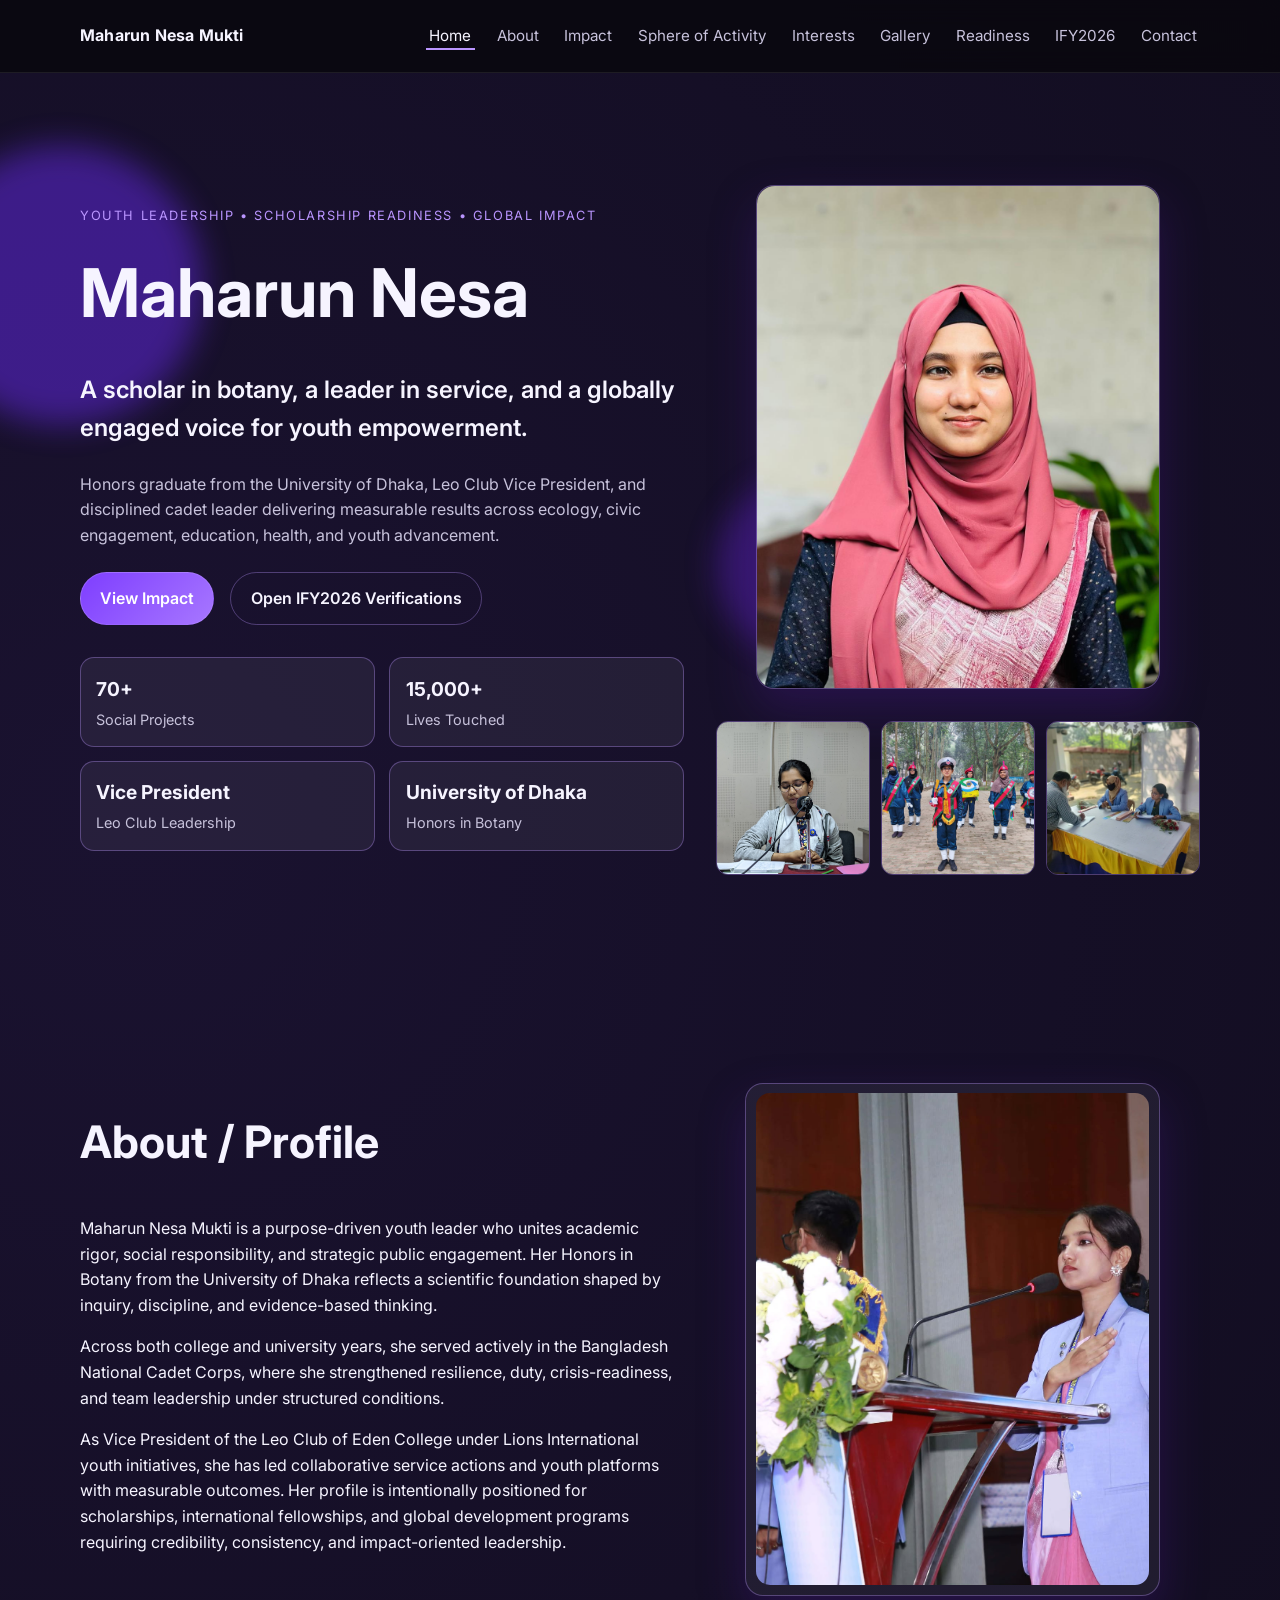
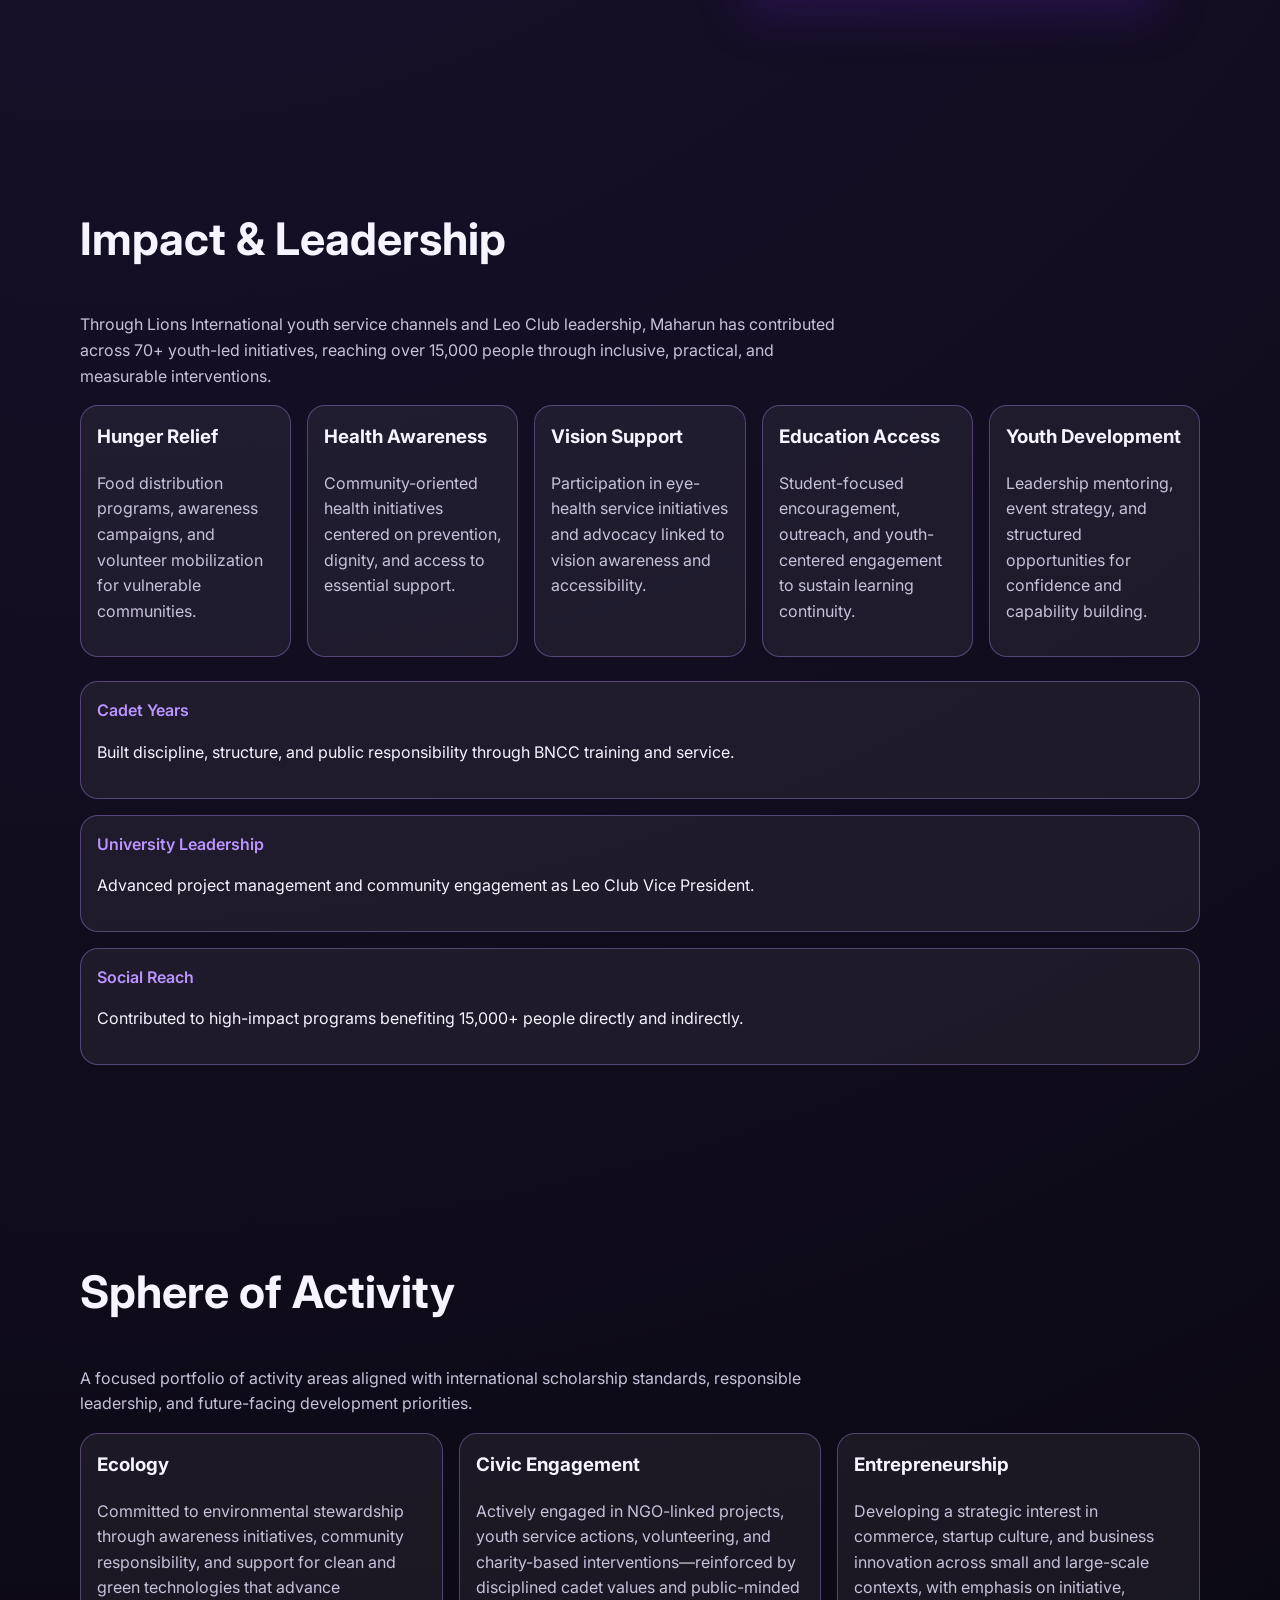
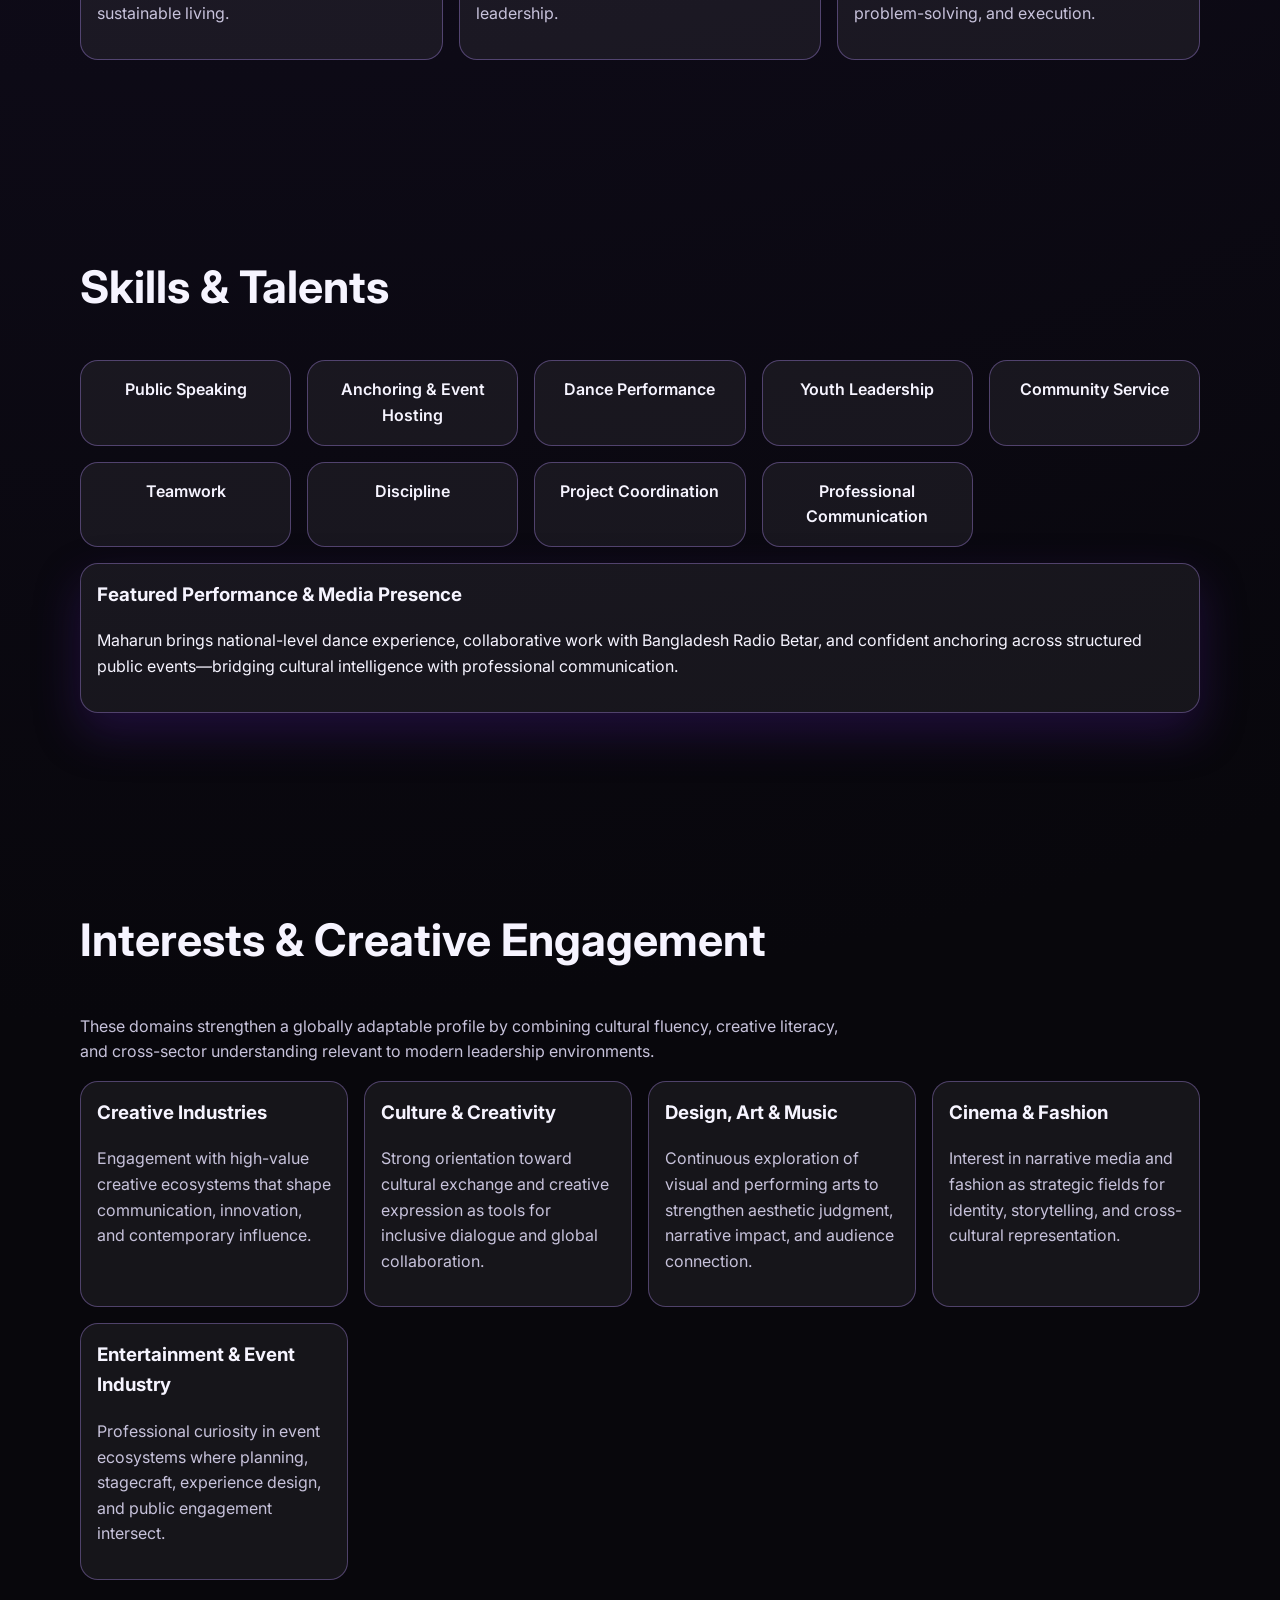
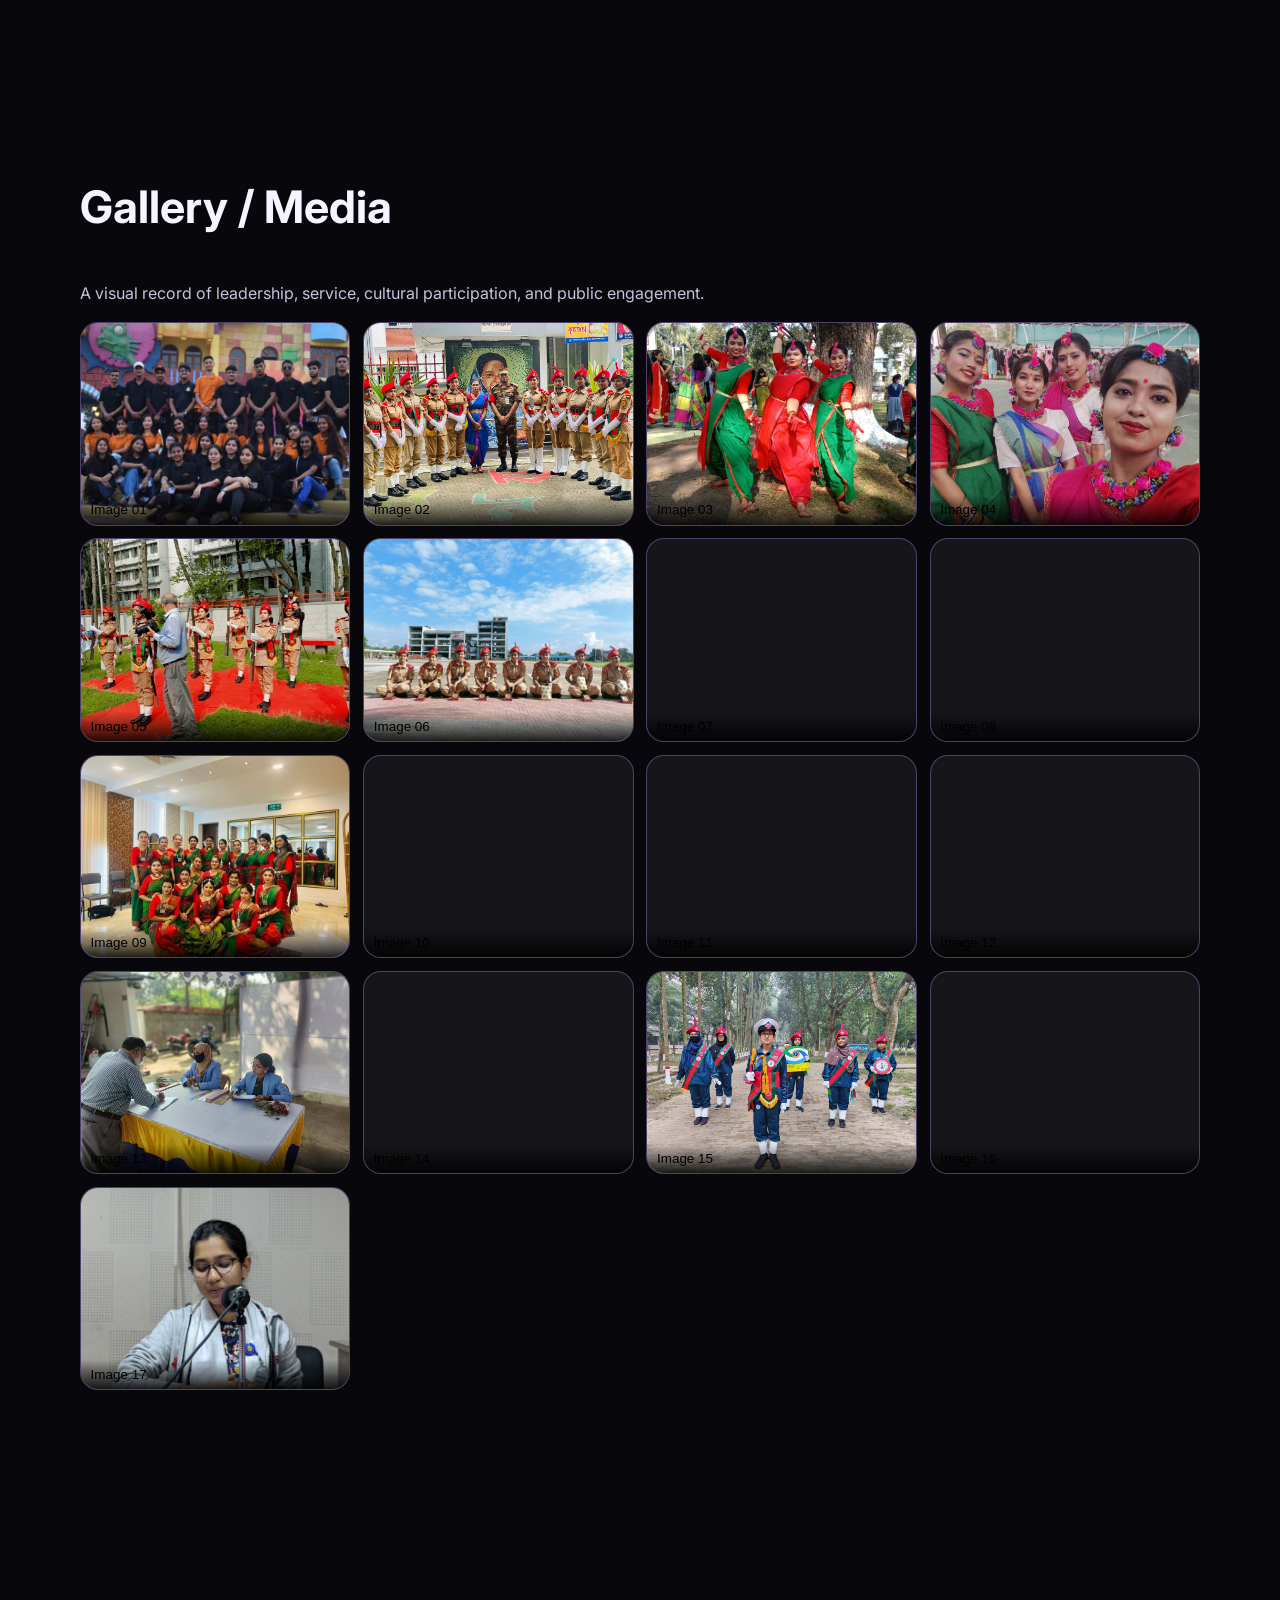
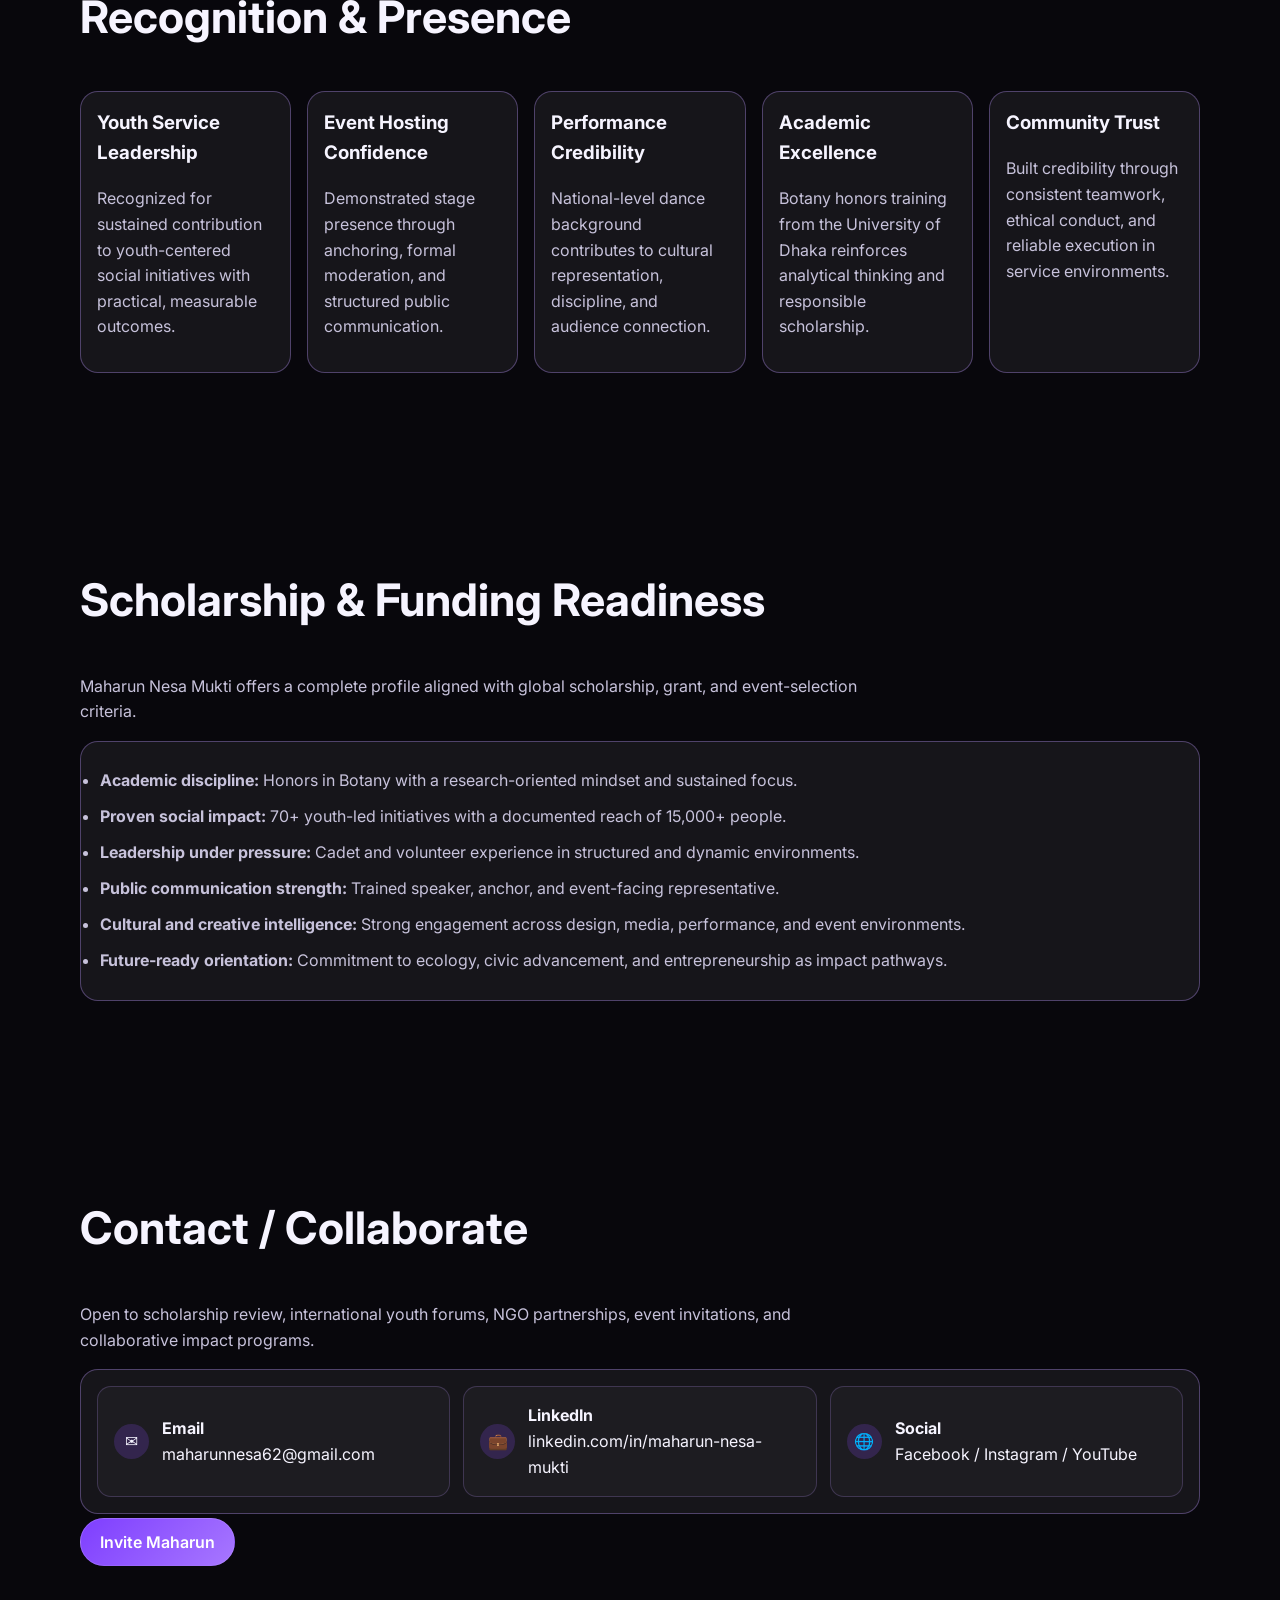
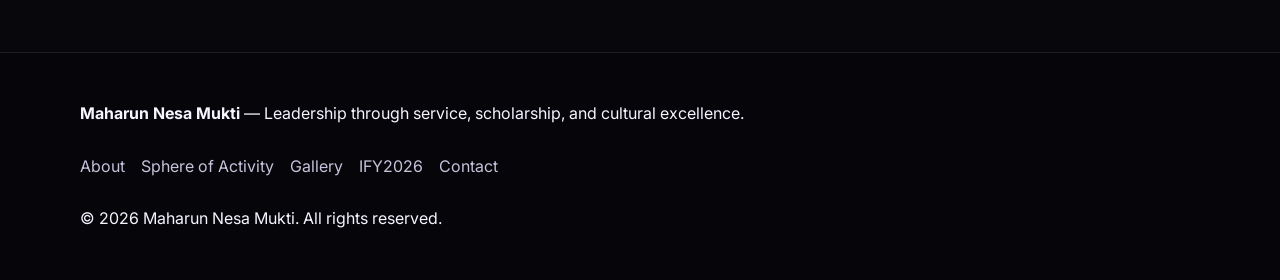
==== commit 0e782f8a: "Add IFY2026 verification page and expand leadership portfolio content" ====
--- a/index.html
+++ b/index.html
@@ -3,14 +3,14 @@
 <head>
   <meta charset="UTF-8" />
   <meta name="viewport" content="width=device-width, initial-scale=1.0" />
-  <meta name="description" content="Official portfolio of Maharun Nesa Mukti — youth leader, scholar, speaker, performer, and social impact changemaker." />
+  <meta name="description" content="Official portfolio of Maharun Nesa Mukti — youth leader, scholar, civic changemaker, and globally positioned applicant for scholarships, events, and impact programs." />
   <title>Maharun Nesa Mukti | Portfolio</title>
   <link rel="preconnect" href="https://fonts.googleapis.com" />
   <link rel="preconnect" href="https://fonts.gstatic.com" crossorigin />
   <link href="https://fonts.googleapis.com/css2?family=Inter:wght@400;500;600;700;800&display=swap" rel="stylesheet" />
   <link rel="stylesheet" href="style.css" />
 </head>
-<body>
+<body data-page="home">
   <a class="skip-link" href="#main-content">Skip to content</a>
 
   <header class="site-header" id="top">
@@ -20,12 +20,14 @@
         <span></span><span></span><span></span>
       </button>
       <ul class="nav-links" id="navLinks">
+        <li><a href="#hero">Home</a></li>
         <li><a href="#about">About</a></li>
         <li><a href="#impact">Impact</a></li>
-        <li><a href="#skills">Skills</a></li>
+        <li><a href="#sphere">Sphere of Activity</a></li>
+        <li><a href="#interests">Interests</a></li>
         <li><a href="#gallery">Gallery</a></li>
-        <li><a href="#recognition">Recognition</a></li>
         <li><a href="#readiness">Readiness</a></li>
+        <li><a href="ify2026.html">IFY2026</a></li>
         <li><a href="#contact">Contact</a></li>
       </ul>
     </nav>
@@ -42,11 +44,11 @@
         <div class="hero-copy">
           <p class="eyebrow">Youth Leadership • Scholarship Readiness • Global Impact</p>
           <h1>Maharun Nesa</h1>
-          <p class="hero-tagline">A scholar in botany, a leader in service, and a voice for youth empowerment.</p>
-          <p class="hero-subtitle">Honors graduate from the University of Dhaka, Leo Club Vice President, and a disciplined cadet leader with measurable impact across hunger, health, vision, education, and youth development.</p>
+          <p class="hero-tagline">A scholar in botany, a leader in service, and a globally engaged voice for youth empowerment.</p>
+          <p class="hero-subtitle">Honors graduate from the University of Dhaka, Leo Club Vice President, and disciplined cadet leader delivering measurable results across ecology, civic engagement, education, health, and youth advancement.</p>
           <div class="hero-cta">
             <a href="#impact" class="btn btn-primary">View Impact</a>
-            <a href="#contact" class="btn btn-secondary">Contact / Collaborate</a>
+            <a href="ify2026.html" class="btn btn-secondary">Open IFY2026 Verifications</a>
           </div>
           <div class="stats-grid" aria-label="Key achievements">
             <article class="stat-card"><h3>70+</h3><p>Social Projects</p></article>
@@ -72,9 +74,9 @@
       <div class="container split reveal">
         <div>
           <h2>About / Profile</h2>
-          <p>Maharun Nesa Mukti is a purpose-driven youth leader committed to combining academic rigor with meaningful social change. She completed her Honors in Botany from the University of Dhaka, where she strengthened a scientific mindset grounded in discipline, inquiry, and responsibility.</p>
-          <p>Across her college and university life, she served as an active member of the Bangladesh National Cadet Corps, developing resilience, leadership under pressure, and a deep respect for teamwork and service.</p>
-          <p>As Vice President of the Leo Club of Eden College under Lions International youth initiatives, Maharun has become a trusted voice for young people, community development, and public engagement. Her work reflects integrity, consistency, and a global mindset suited for scholarships, partnerships, and international programs.</p>
+          <p>Maharun Nesa Mukti is a purpose-driven youth leader who unites academic rigor, social responsibility, and strategic public engagement. Her Honors in Botany from the University of Dhaka reflects a scientific foundation shaped by inquiry, discipline, and evidence-based thinking.</p>
+          <p>Across both college and university years, she served actively in the Bangladesh National Cadet Corps, where she strengthened resilience, duty, crisis-readiness, and team leadership under structured conditions.</p>
+          <p>As Vice President of the Leo Club of Eden College under Lions International youth initiatives, she has led collaborative service actions and youth platforms with measurable outcomes. Her profile is intentionally positioned for scholarships, international fellowships, and global development programs requiring credibility, consistency, and impact-oriented leadership.</p>
         </div>
         <figure class="image-panel glow">
           <img src="images/main-2.jpg" alt="Maharun Nesa Mukti in formal profile setting" loading="lazy" />
@@ -85,19 +87,40 @@
     <section class="section" id="impact">
       <div class="container reveal">
         <h2>Impact & Leadership</h2>
-        <p class="section-intro">Through Lions International youth service channels and Leo Club leadership, Maharun has directly worked across 70+ youth-led social initiatives, reaching over 15,000 people through inclusive, practical, and measurable interventions.</p>
+        <p class="section-intro">Through Lions International youth service channels and Leo Club leadership, Maharun has contributed across 70+ youth-led initiatives, reaching over 15,000 people through inclusive, practical, and measurable interventions.</p>
         <div class="impact-grid">
-          <article class="card"><h3>Hunger Relief</h3><p>Food distribution, awareness drives, and coordinated volunteer mobilization for vulnerable groups.</p></article>
-          <article class="card"><h3>Health Awareness</h3><p>Community-oriented health campaigns focused on prevention, dignity, and access to basic support.</p></article>
-          <article class="card"><h3>Vision Support</h3><p>Participation in service initiatives connected to eye health awareness and vision-related advocacy.</p></article>
-          <article class="card"><h3>Education Access</h3><p>Student-focused support, motivation campaigns, and youth-centered engagement for learning continuity.</p></article>
-          <article class="card"><h3>Youth Development</h3><p>Leadership mentoring, team coordination, event planning, and confidence-building platforms.</p></article>
+          <article class="card"><h3>Hunger Relief</h3><p>Food distribution programs, awareness campaigns, and volunteer mobilization for vulnerable communities.</p></article>
+          <article class="card"><h3>Health Awareness</h3><p>Community-oriented health initiatives centered on prevention, dignity, and access to essential support.</p></article>
+          <article class="card"><h3>Vision Support</h3><p>Participation in eye-health service initiatives and advocacy linked to vision awareness and accessibility.</p></article>
+          <article class="card"><h3>Education Access</h3><p>Student-focused encouragement, outreach, and youth-centered engagement to sustain learning continuity.</p></article>
+          <article class="card"><h3>Youth Development</h3><p>Leadership mentoring, event strategy, and structured opportunities for confidence and capability building.</p></article>
         </div>
 
         <div class="timeline" aria-label="Impact timeline">
-          <div class="timeline-item"><span>Cadet Years</span><p>Built discipline, structure, and public responsibility through BNCC service.</p></div>
-          <div class="timeline-item"><span>University Leadership</span><p>Advanced community leadership and project execution as Leo Club Vice President.</p></div>
+          <div class="timeline-item"><span>Cadet Years</span><p>Built discipline, structure, and public responsibility through BNCC training and service.</p></div>
+          <div class="timeline-item"><span>University Leadership</span><p>Advanced project management and community engagement as Leo Club Vice President.</p></div>
           <div class="timeline-item"><span>Social Reach</span><p>Contributed to high-impact programs benefiting 15,000+ people directly and indirectly.</p></div>
+        </div>
+      </div>
+    </section>
+
+    <section class="section" id="sphere">
+      <div class="container reveal">
+        <h2>Sphere of Activity</h2>
+        <p class="section-intro">A focused portfolio of activity areas aligned with international scholarship standards, responsible leadership, and future-facing development priorities.</p>
+        <div class="sphere-grid">
+          <article class="card sphere-card">
+            <h3>Ecology</h3>
+            <p>Committed to environmental stewardship through awareness initiatives, community responsibility, and support for clean and green technologies that advance sustainable living.</p>
+          </article>
+          <article class="card sphere-card">
+            <h3>Civic Engagement</h3>
+            <p>Actively engaged in NGO-linked projects, youth service actions, volunteering, and charity-based interventions—reinforced by disciplined cadet values and public-minded leadership.</p>
+          </article>
+          <article class="card sphere-card">
+            <h3>Entrepreneurship</h3>
+            <p>Developing a strategic interest in commerce, startup culture, and business innovation across small and large-scale contexts, with emphasis on initiative, problem-solving, and execution.</p>
+          </article>
         </div>
       </div>
     </section>
@@ -118,8 +141,22 @@
         </div>
         <article class="highlight-card glow">
           <h3>Featured Performance & Media Presence</h3>
-          <p>Maharun brings national-level dance experience, collaborative work with Bangladesh Radio Betar, and confident anchoring across Leo Club and small-to-medium stage events—blending cultural expression with professional public presence.</p>
+          <p>Maharun brings national-level dance experience, collaborative work with Bangladesh Radio Betar, and confident anchoring across structured public events—bridging cultural intelligence with professional communication.</p>
         </article>
+      </div>
+    </section>
+
+    <section class="section" id="interests">
+      <div class="container reveal">
+        <h2>Interests & Creative Engagement</h2>
+        <p class="section-intro">These domains strengthen a globally adaptable profile by combining cultural fluency, creative literacy, and cross-sector understanding relevant to modern leadership environments.</p>
+        <div class="interests-grid">
+          <article class="card"><h3>Creative Industries</h3><p>Engagement with high-value creative ecosystems that shape communication, innovation, and contemporary influence.</p></article>
+          <article class="card"><h3>Culture & Creativity</h3><p>Strong orientation toward cultural exchange and creative expression as tools for inclusive dialogue and global collaboration.</p></article>
+          <article class="card"><h3>Design, Art & Music</h3><p>Continuous exploration of visual and performing arts to strengthen aesthetic judgment, narrative impact, and audience connection.</p></article>
+          <article class="card"><h3>Cinema & Fashion</h3><p>Interest in narrative media and fashion as strategic fields for identity, storytelling, and cross-cultural representation.</p></article>
+          <article class="card"><h3>Entertainment & Event Industry</h3><p>Professional curiosity in event ecosystems where planning, stagecraft, experience design, and public engagement intersect.</p></article>
+        </div>
       </div>
     </section>
 
@@ -128,20 +165,21 @@
         <h2>Gallery / Media</h2>
         <p class="section-intro">A visual record of leadership, service, cultural participation, and public engagement.</p>
         <div class="gallery-grid" id="galleryGrid">
-          <!-- Gallery items generated by JavaScript from images/1.jpg to images/20.jpg -->
-        </div>
-      </div>
-    </section>
+          <!-- Gallery items generated by JavaScript from selected local images -->
+        </div>
+      </div>
+    </section>
+
 
     <section class="section" id="recognition">
       <div class="container reveal">
         <h2>Recognition & Presence</h2>
         <div class="recognition-grid">
-          <article class="card"><h3>Youth Service Leadership</h3><p>Recognized for consistent contribution to high-impact youth-centered social initiatives.</p></article>
-          <article class="card"><h3>Event Hosting Confidence</h3><p>Demonstrated stage presence through anchoring and structured public communication.</p></article>
-          <article class="card"><h3>Performance Credibility</h3><p>National-level dance background strengthens cultural representation and audience engagement.</p></article>
-          <article class="card"><h3>Academic Excellence</h3><p>Botany honors training from University of Dhaka supports discipline and analytical thinking.</p></article>
-          <article class="card"><h3>Community Trust</h3><p>Built credibility through reliable teamwork, measurable outcomes, and ethical leadership.</p></article>
+          <article class="card"><h3>Youth Service Leadership</h3><p>Recognized for sustained contribution to youth-centered social initiatives with practical, measurable outcomes.</p></article>
+          <article class="card"><h3>Event Hosting Confidence</h3><p>Demonstrated stage presence through anchoring, formal moderation, and structured public communication.</p></article>
+          <article class="card"><h3>Performance Credibility</h3><p>National-level dance background contributes to cultural representation, discipline, and audience connection.</p></article>
+          <article class="card"><h3>Academic Excellence</h3><p>Botany honors training from the University of Dhaka reinforces analytical thinking and responsible scholarship.</p></article>
+          <article class="card"><h3>Community Trust</h3><p>Built credibility through consistent teamwork, ethical conduct, and reliable execution in service environments.</p></article>
         </div>
       </div>
     </section>
@@ -155,8 +193,8 @@
           <li><strong>Proven social impact:</strong> 70+ youth-led initiatives with a documented reach of 15,000+ people.</li>
           <li><strong>Leadership under pressure:</strong> Cadet and volunteer experience in structured and dynamic environments.</li>
           <li><strong>Public communication strength:</strong> Trained speaker, anchor, and event-facing representative.</li>
-          <li><strong>Cultural and community engagement:</strong> National-level dance and youth-centered outreach.</li>
-          <li><strong>Measurable community contribution:</strong> Outcomes across hunger, health, vision, education, and youth development.</li>
+          <li><strong>Cultural and creative intelligence:</strong> Strong engagement across design, media, performance, and event environments.</li>
+          <li><strong>Future-ready orientation:</strong> Commitment to ecology, civic advancement, and entrepreneurship as impact pathways.</li>
         </ul>
       </div>
     </section>
@@ -189,8 +227,9 @@
       <p><strong>Maharun Nesa Mukti</strong> — Leadership through service, scholarship, and cultural excellence.</p>
       <ul class="quick-links">
         <li><a href="#about">About</a></li>
-        <li><a href="#impact">Impact</a></li>
+        <li><a href="#sphere">Sphere of Activity</a></li>
         <li><a href="#gallery">Gallery</a></li>
+        <li><a href="ify2026.html">IFY2026</a></li>
         <li><a href="#contact">Contact</a></li>
       </ul>
       <p>© <span id="year"></span> Maharun Nesa Mukti. All rights reserved.</p>
--- a/style.css
+++ b/style.css
@@ -96,6 +96,24 @@
 h2 { font-size: clamp(1.8rem, 1.2rem + 2vw, 2.8rem); margin-top: 0; }
 .section-intro { color: var(--text-muted); max-width: 78ch; }
 
+.page-hero {
+  min-height: 42vh;
+  display: grid;
+  align-items: center;
+}
+
+.sphere-grid,
+.interests-grid {
+  display: grid;
+  grid-template-columns: repeat(auto-fit, minmax(240px, 1fr));
+  gap: 1rem;
+}
+
+.sphere-card {
+  border-color: rgba(186, 149, 255, 0.42);
+}
+
+
 .hero {
   min-height: calc(100vh - 72px);
   position: relative;
@@ -264,6 +282,7 @@
   transition: transform 0.4s ease;
 }
 .gallery-item:hover img { transform: scale(1.06); }
+.gallery-item:hover { box-shadow: 0 0 0 1px rgba(186, 149, 255, 0.45), 0 14px 32px rgba(108, 54, 191, 0.35); }
 .gallery-item span {
   position: absolute;
   bottom: 0;
@@ -390,11 +409,19 @@
   .gallery-grid {
     grid-template-columns: repeat(3, minmax(0, 1fr));
   }
+
+  .cert-gallery {
+    grid-template-columns: repeat(2, minmax(0, 1fr));
+  }
 }
 
 @media (min-width: 1024px) {
   .gallery-grid {
     grid-template-columns: repeat(4, minmax(0, 1fr));
+  }
+
+  .cert-gallery {
+    grid-template-columns: repeat(3, minmax(0, 1fr));
   }
 }
 
@@ -427,3 +454,13 @@
   .hero-cta { flex-direction: column; }
   .btn { text-align: center; }
 }
+
+
+.cert-gallery .gallery-item img {
+  aspect-ratio: 3 / 4;
+  object-fit: cover;
+}
+
+.cert-gallery .gallery-item span {
+  letter-spacing: 0.3px;
+}
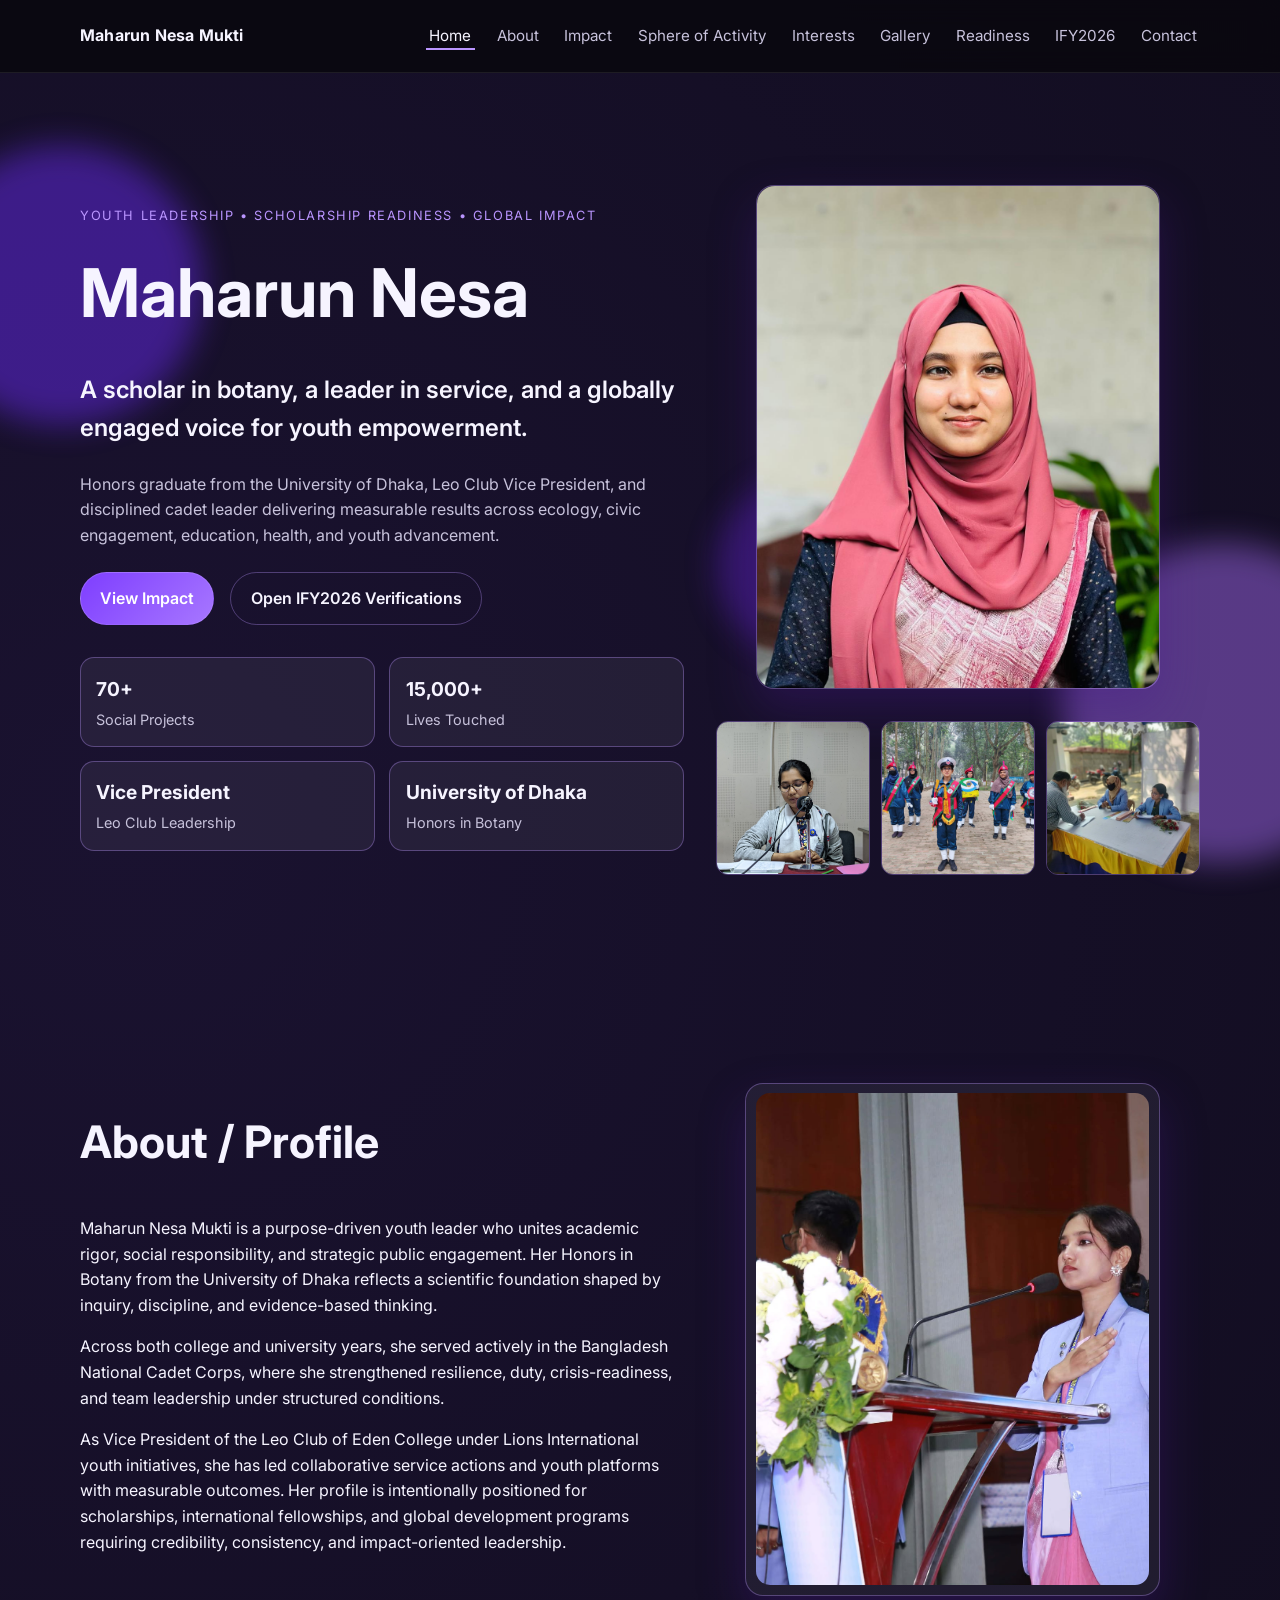
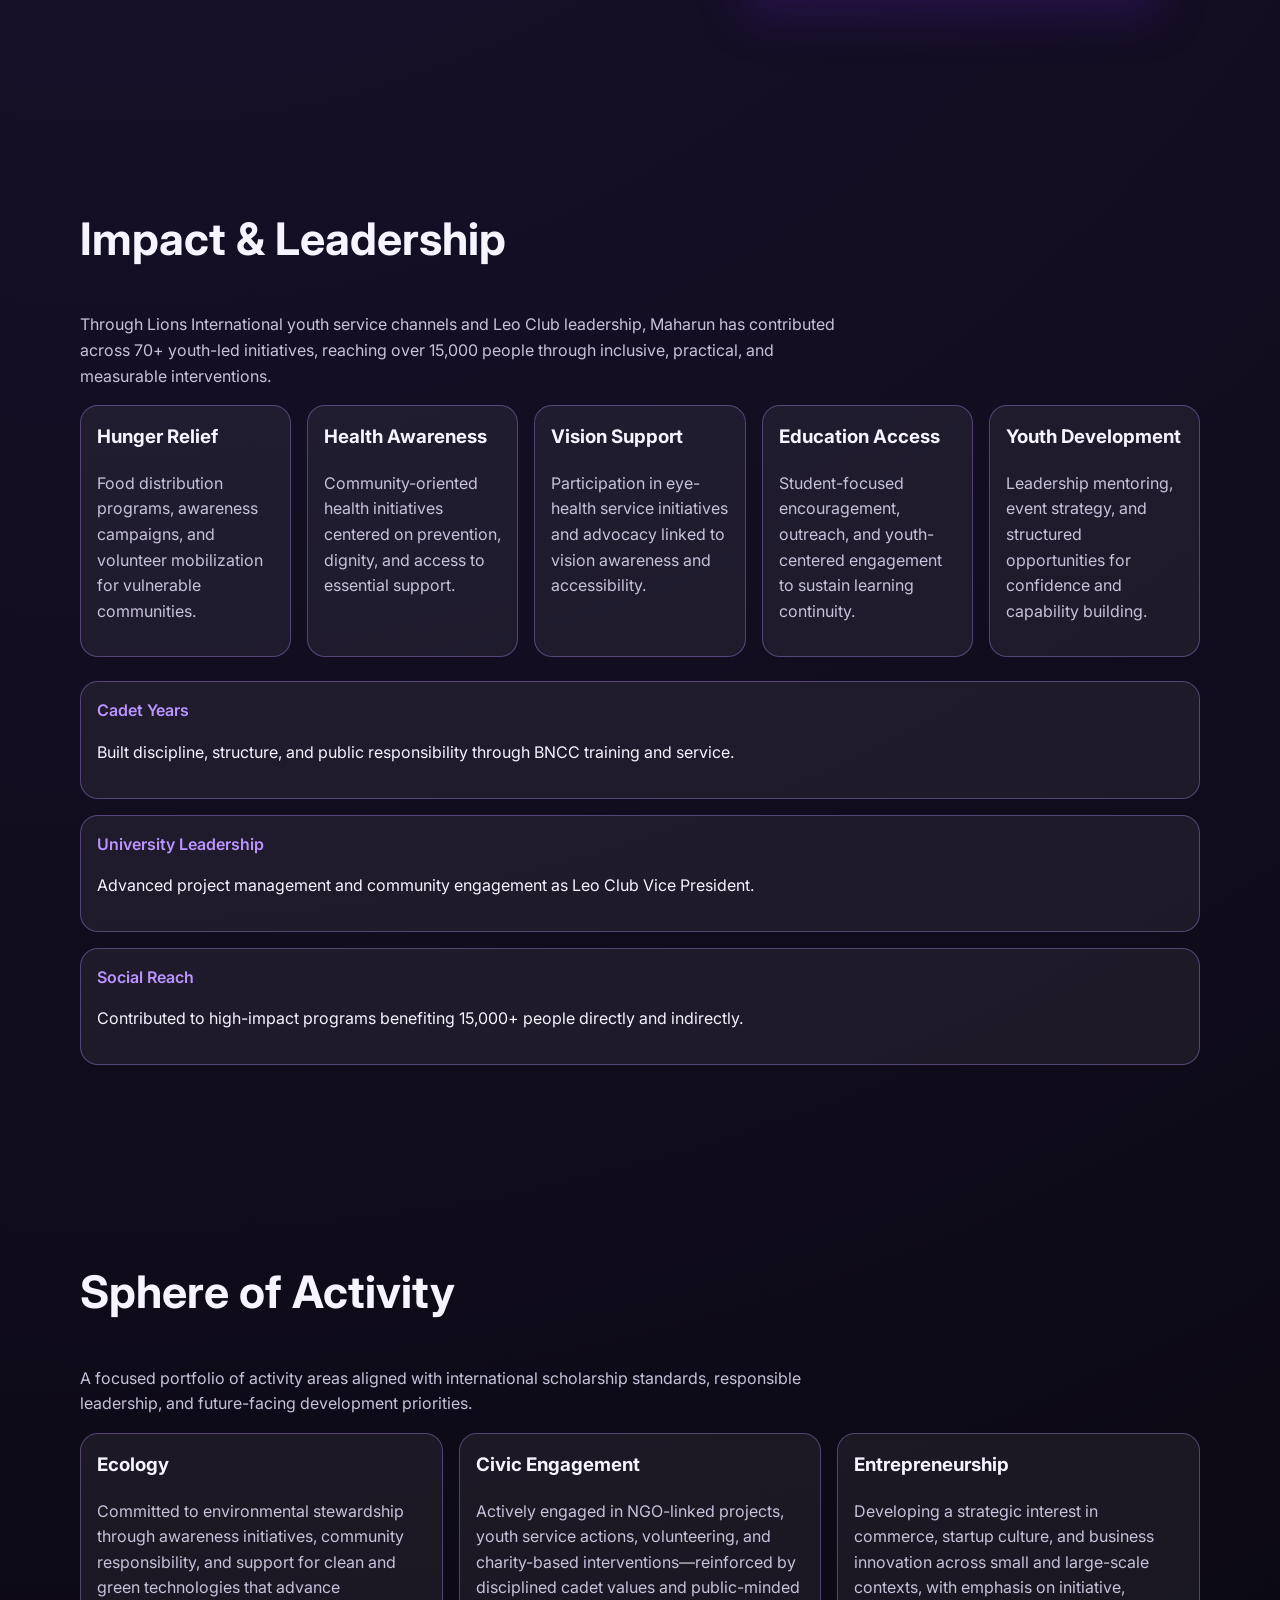
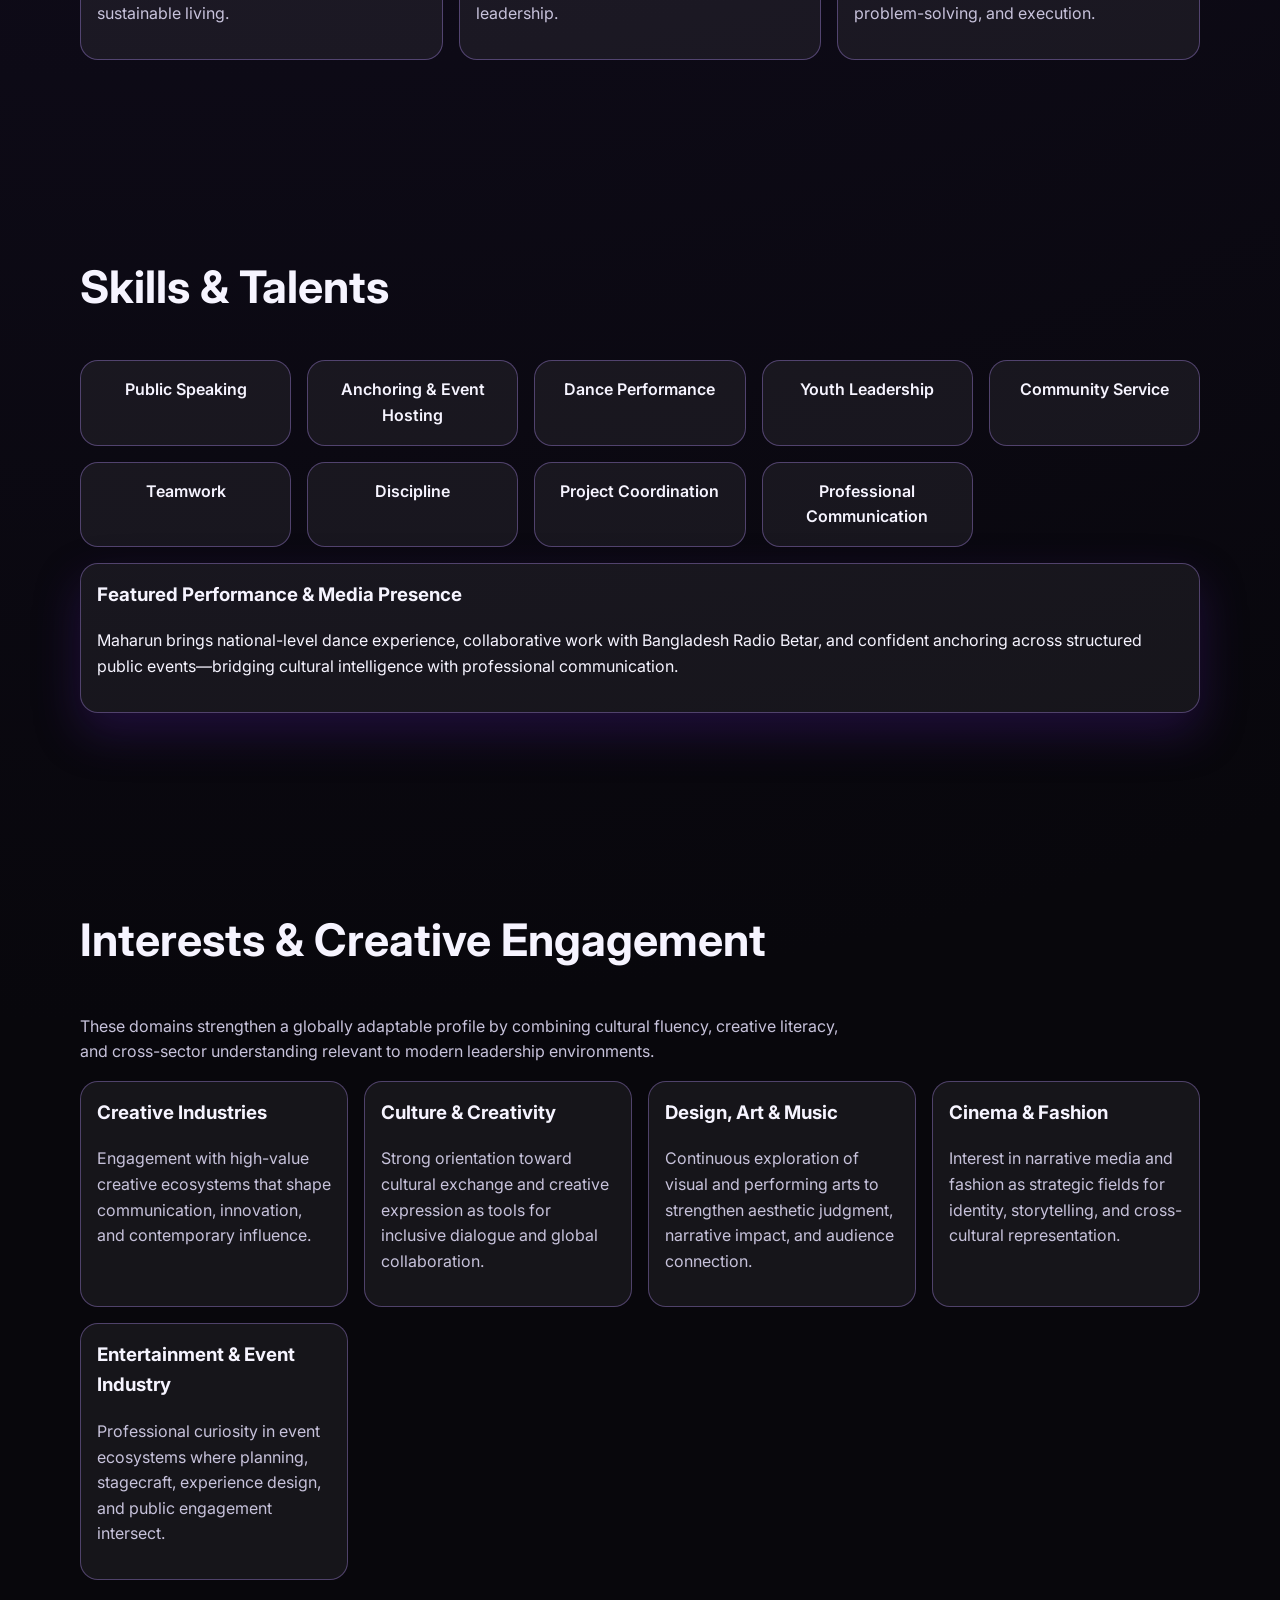
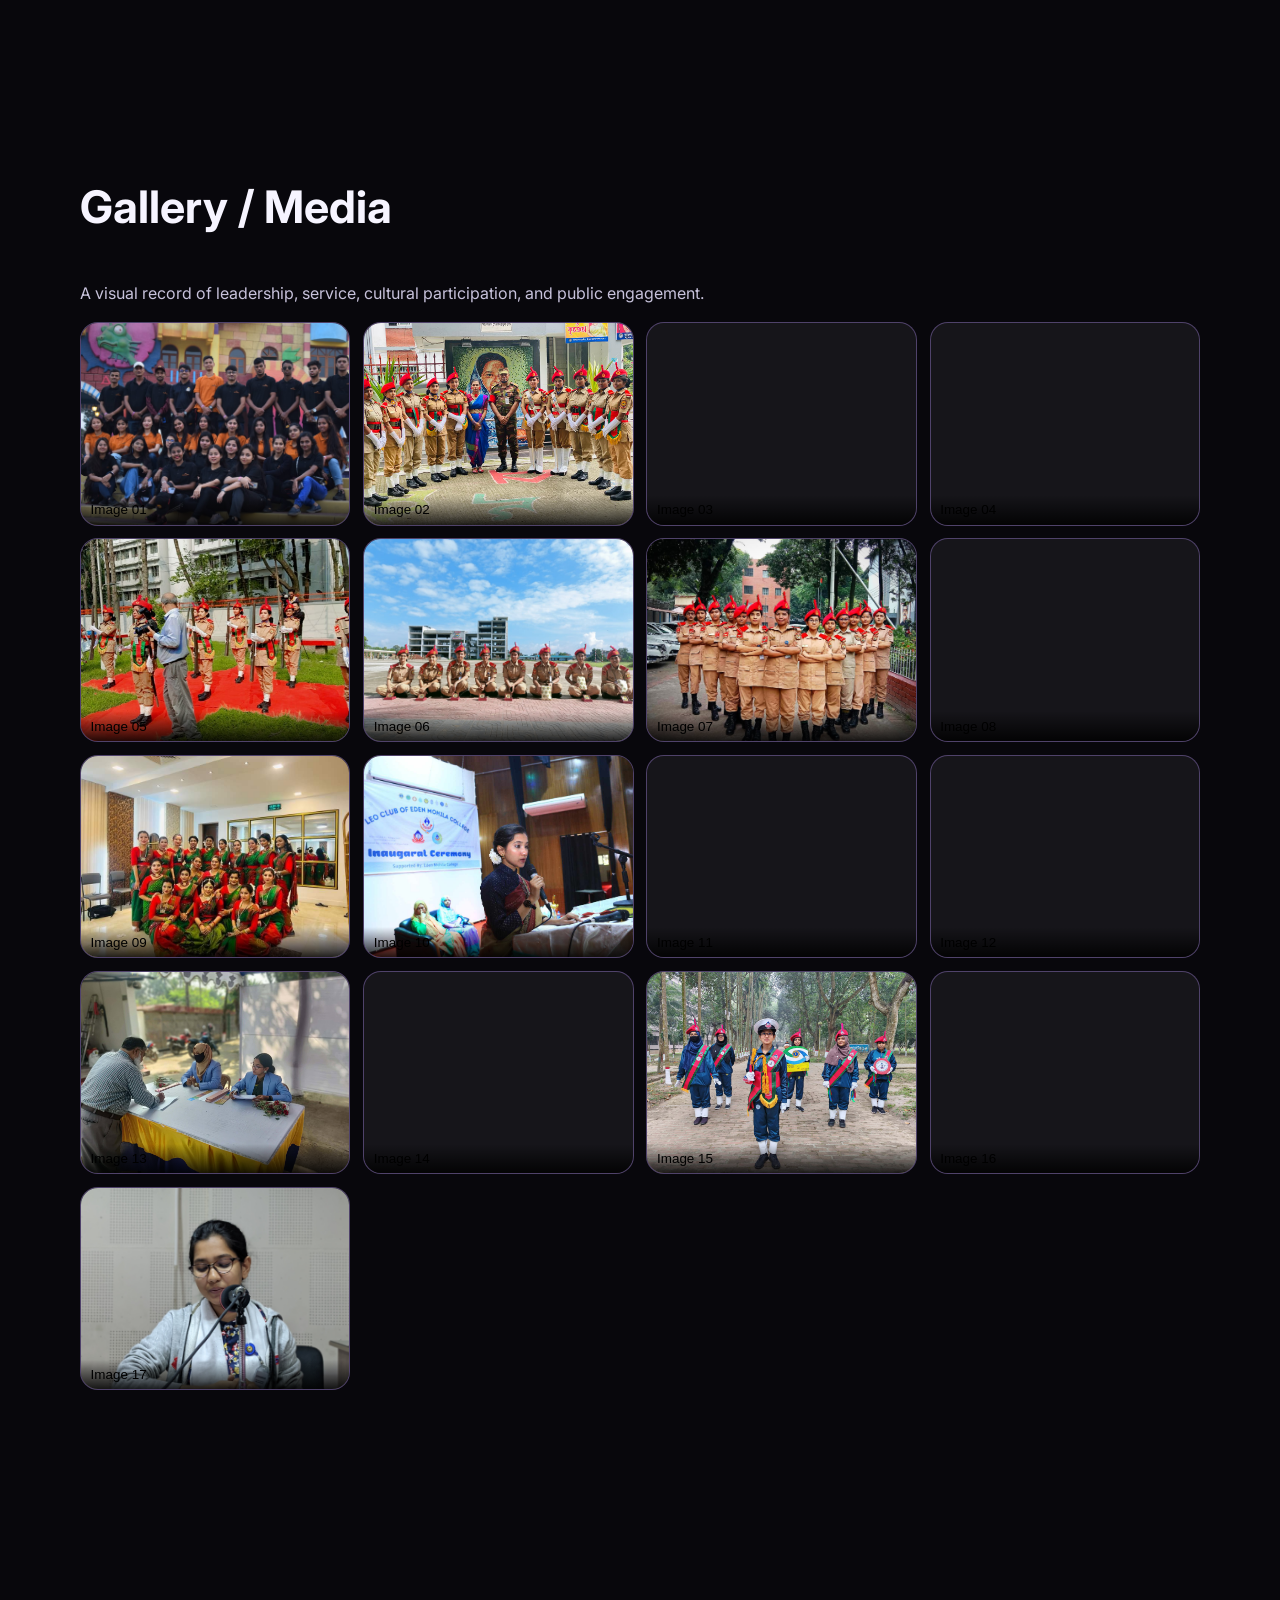
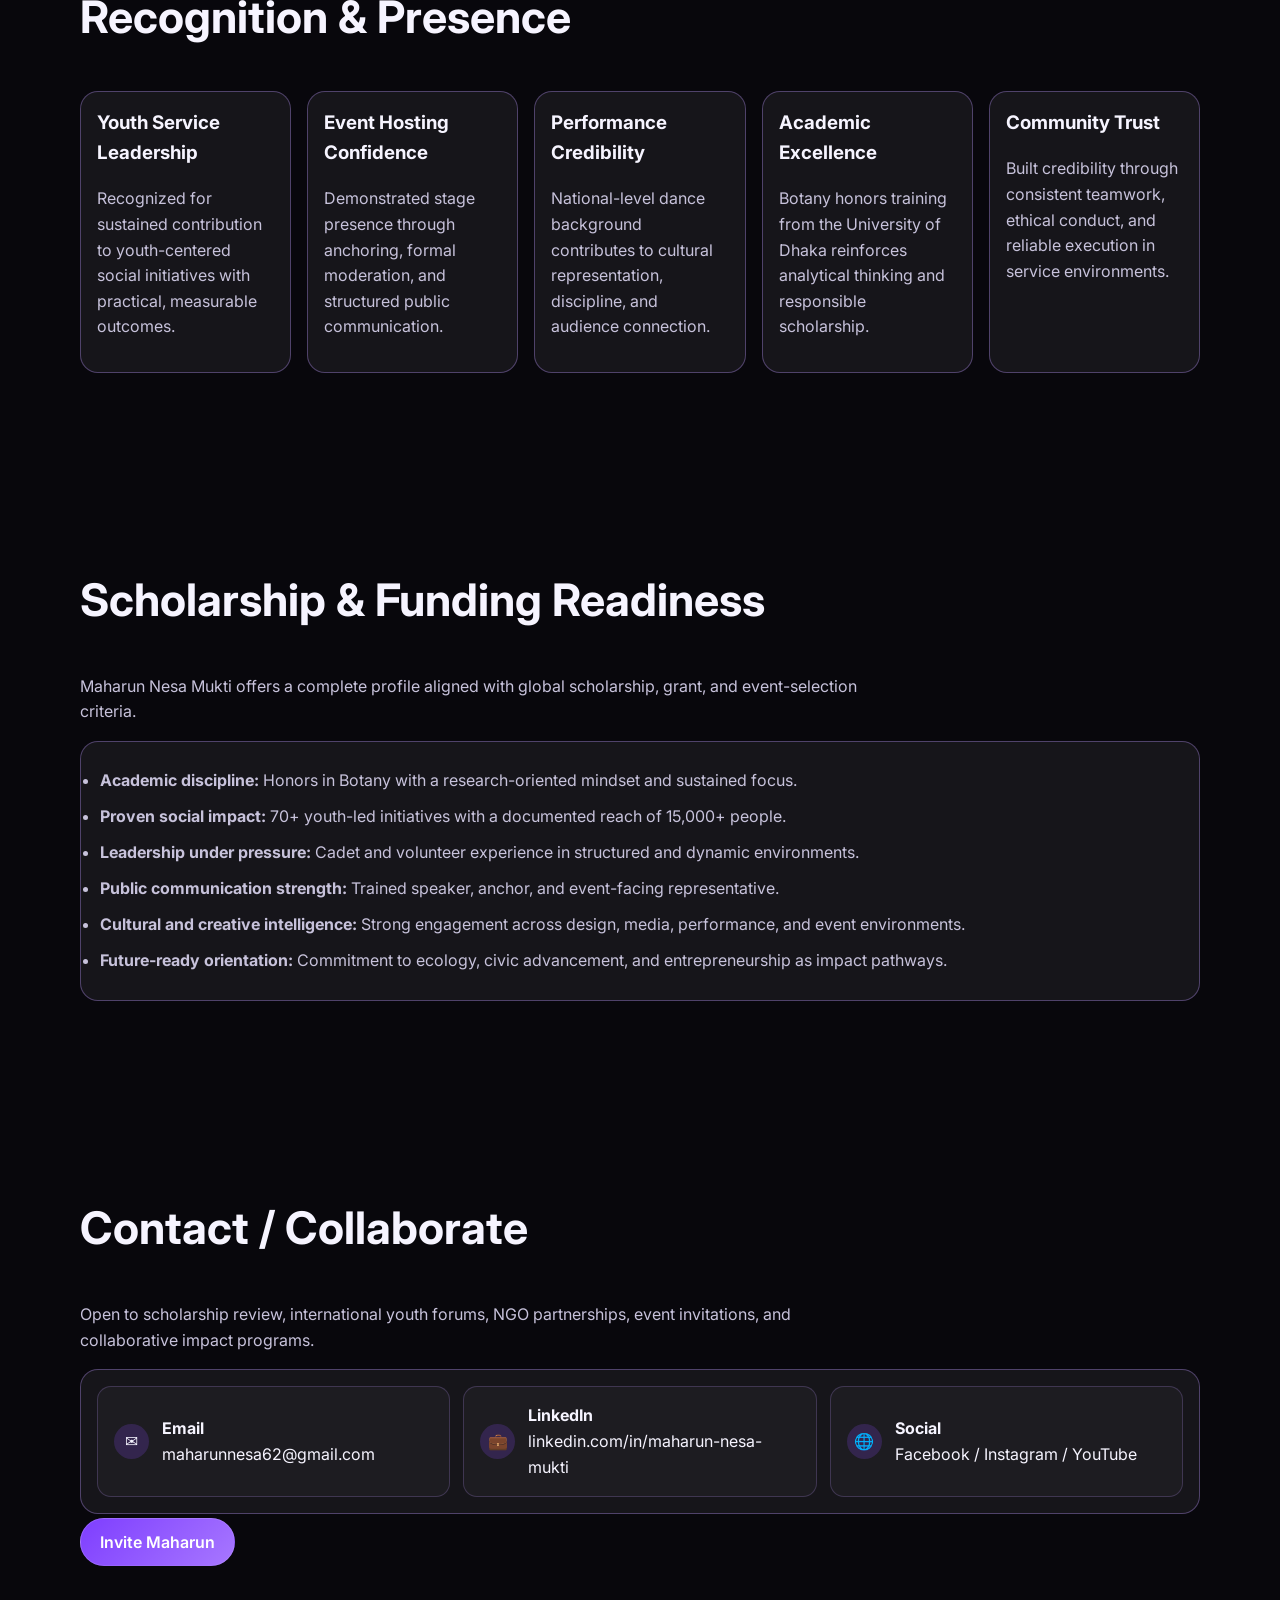
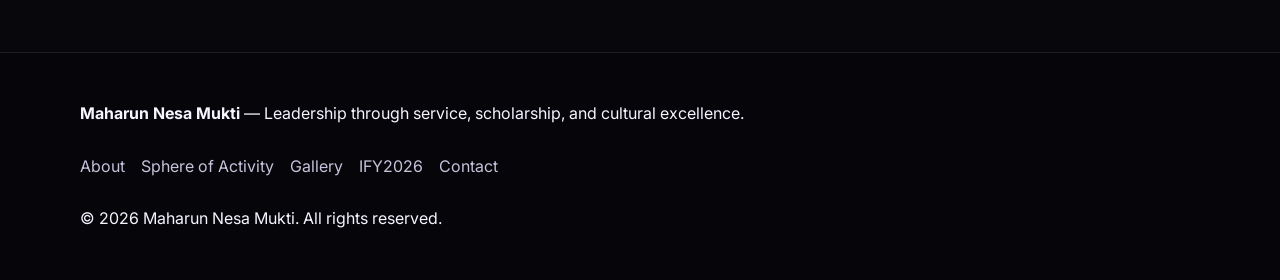
==== commit 260db84f: "Update index.html" ====
--- a/index.html
+++ b/index.html
@@ -15,7 +15,7 @@
 
   <header class="site-header" id="top">
     <nav class="container nav" aria-label="Main navigation">
-      <a href="#hero" class="brand">Maharun Nesa Mukti</a>
+      <a href="index.html" class="brand">Maharun Nesa Mukti</a>
       <button class="menu-toggle" id="menuToggle" aria-expanded="false" aria-controls="navLinks" aria-label="Toggle navigation menu">
         <span></span><span></span><span></span>
       </button>
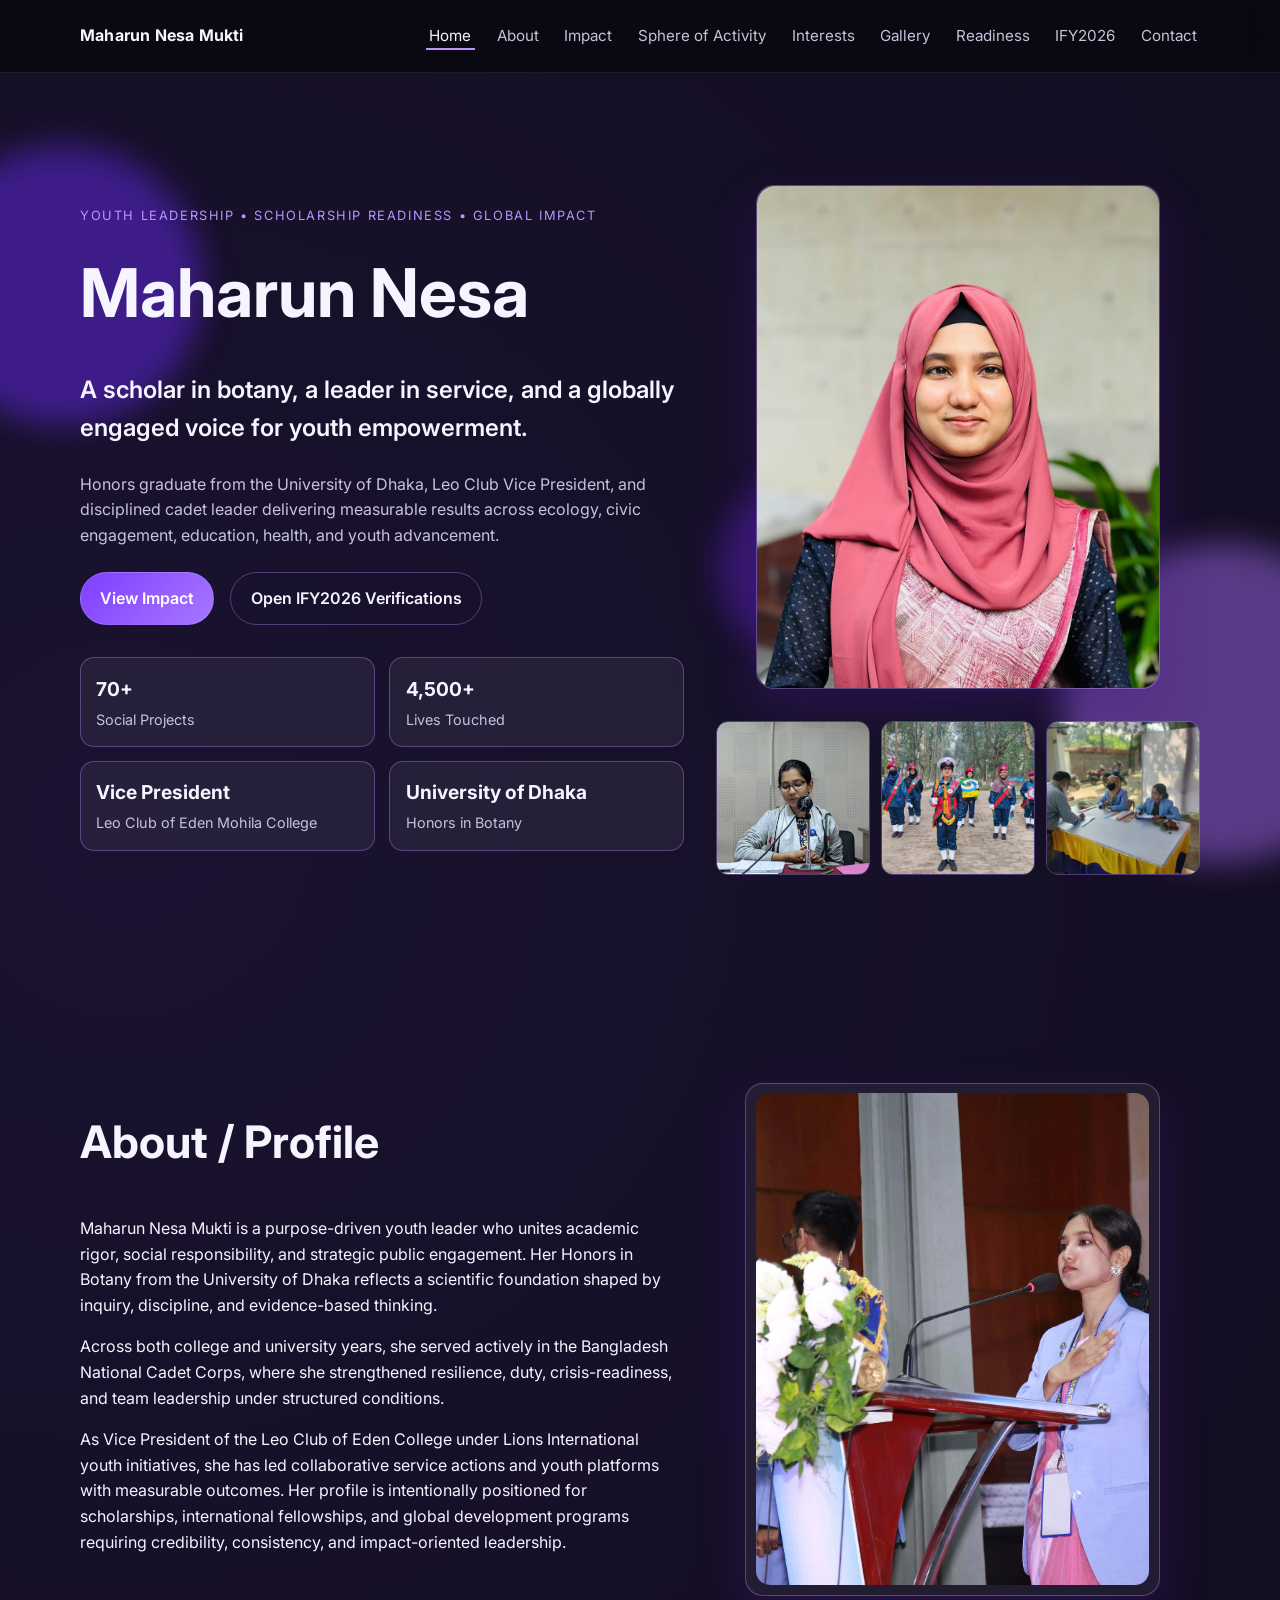
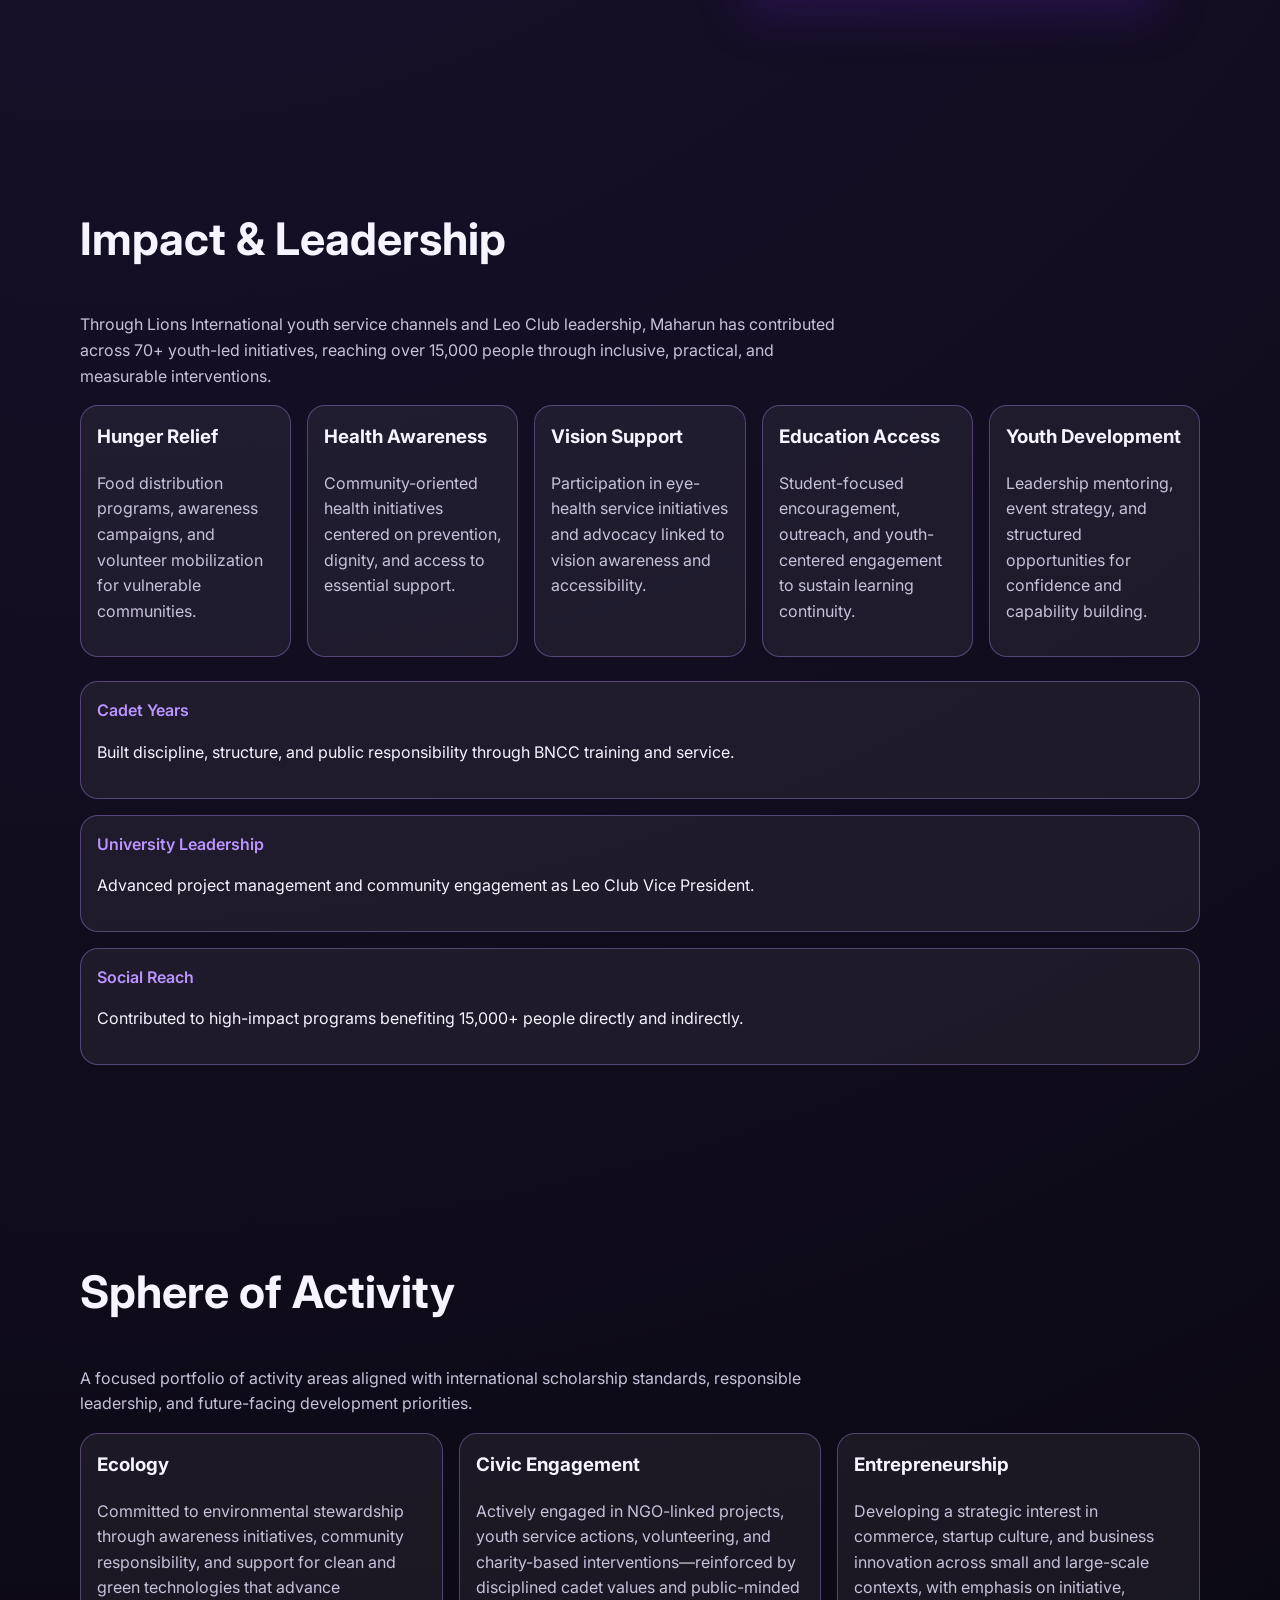
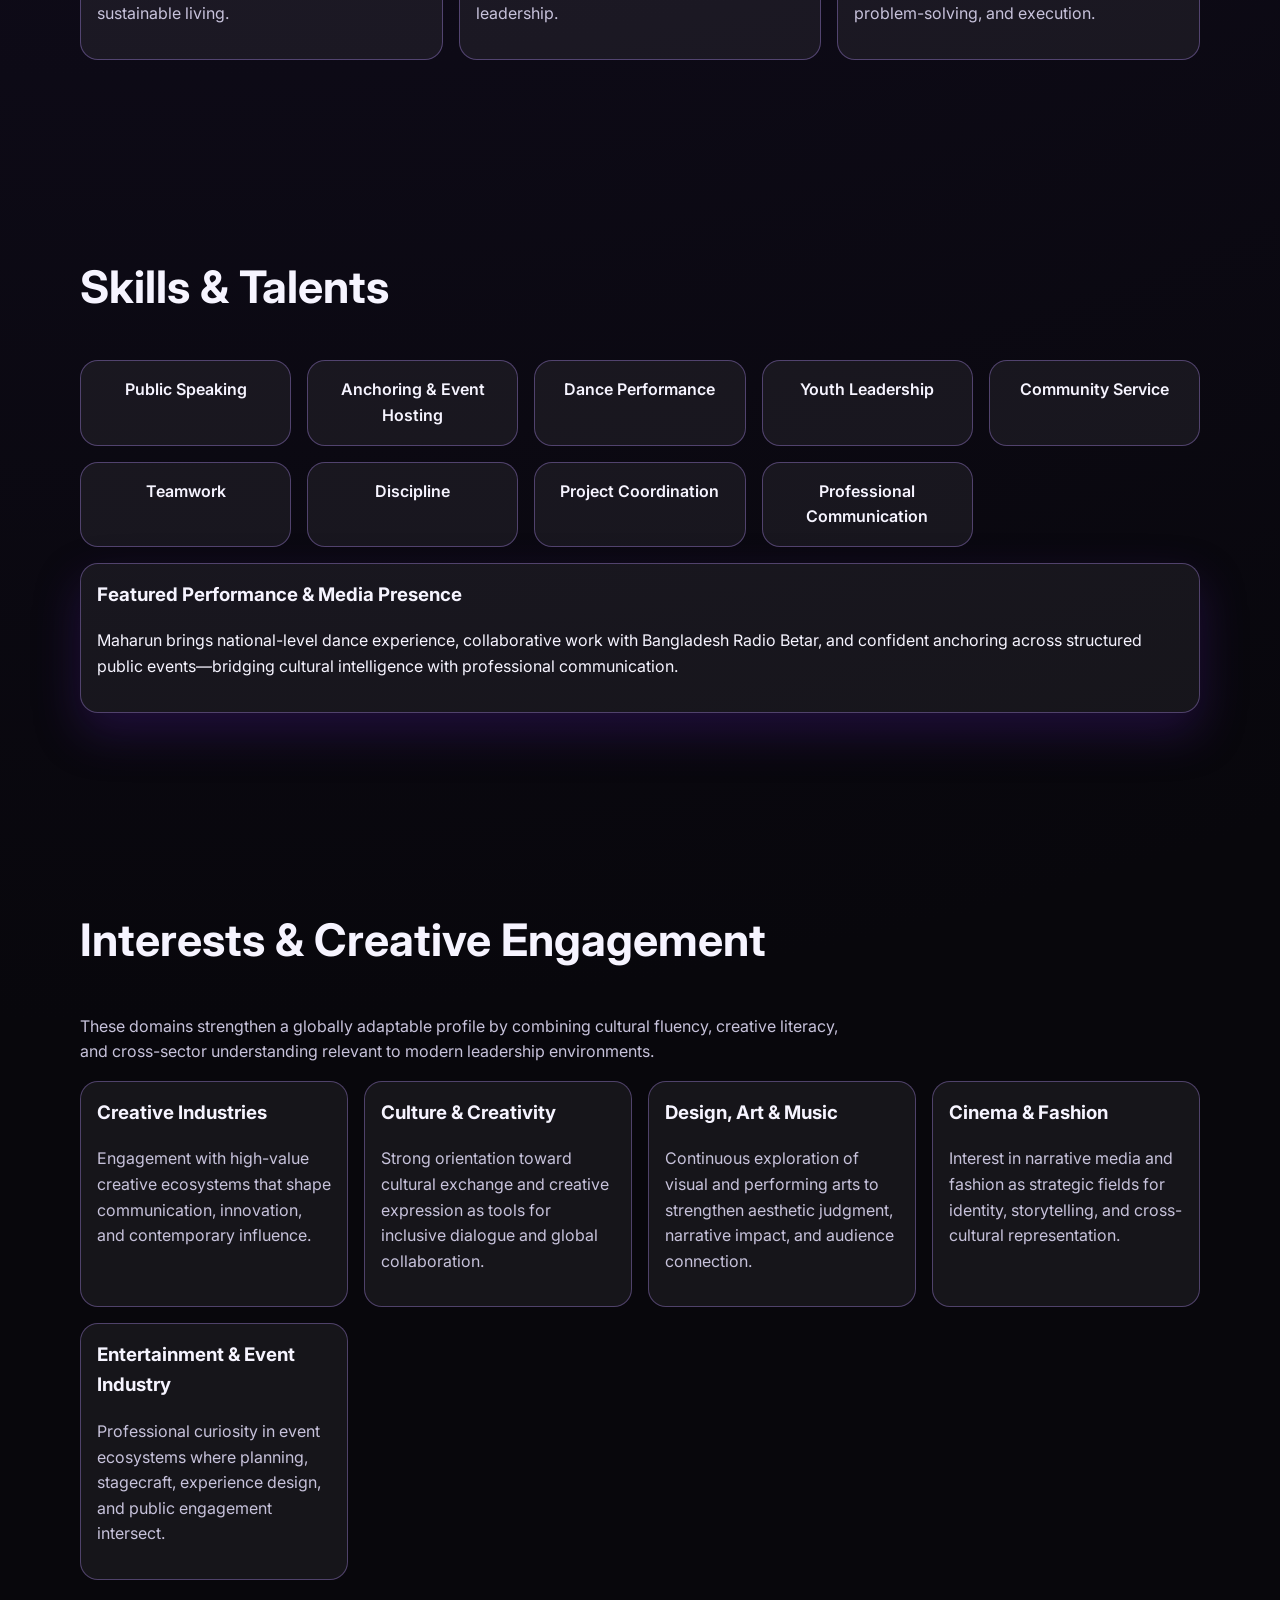
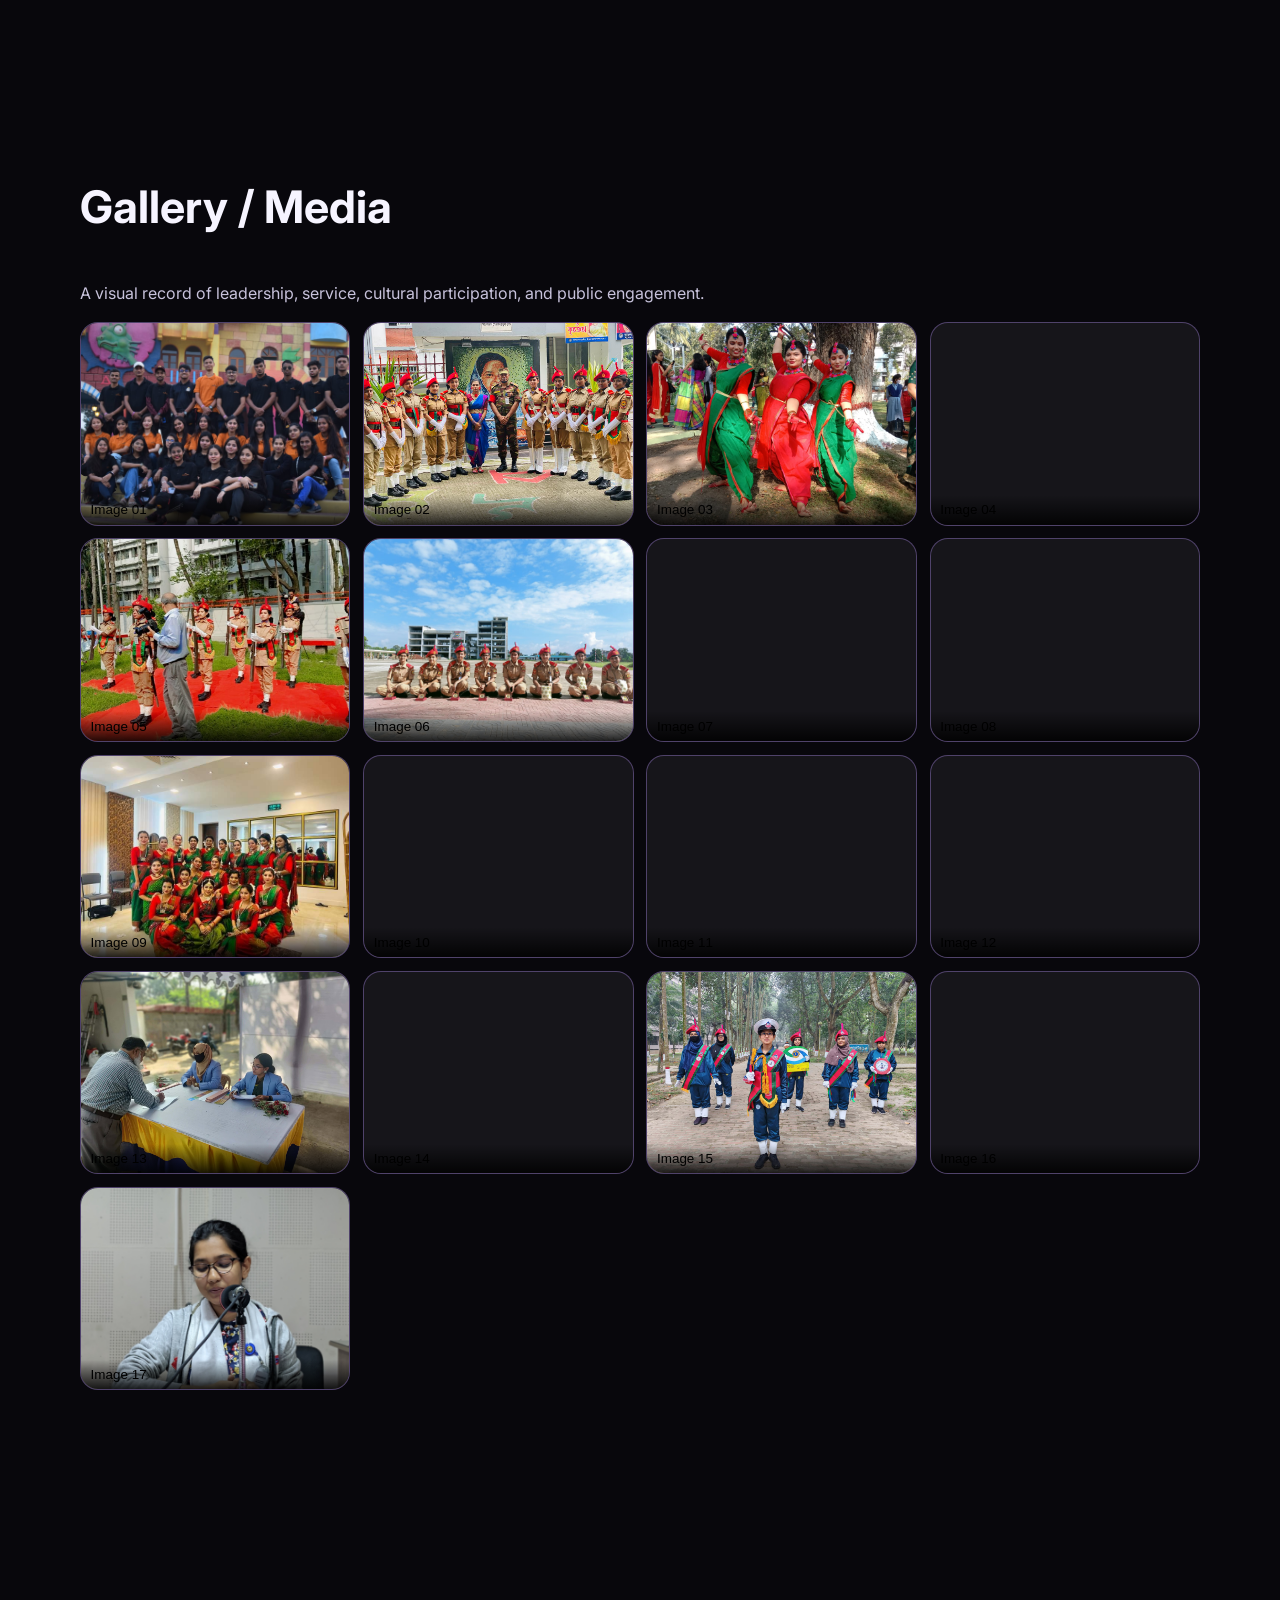
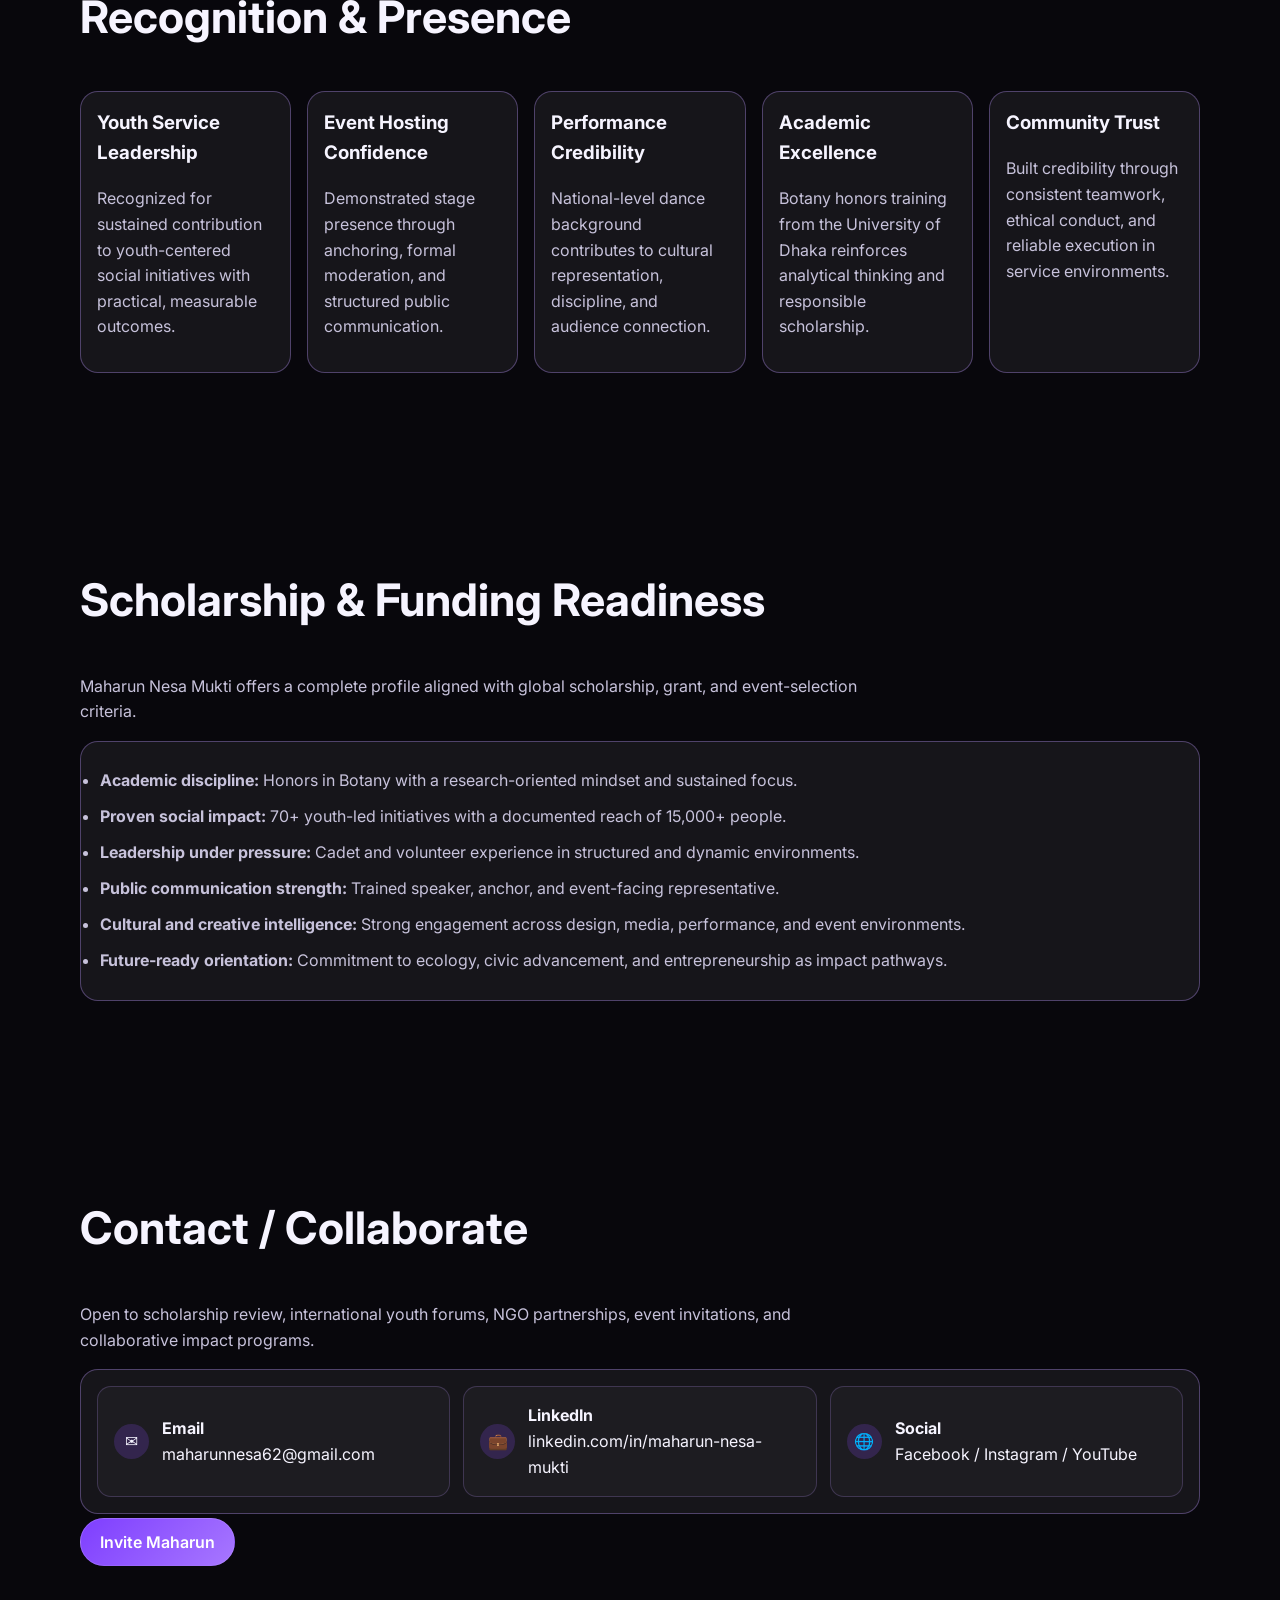
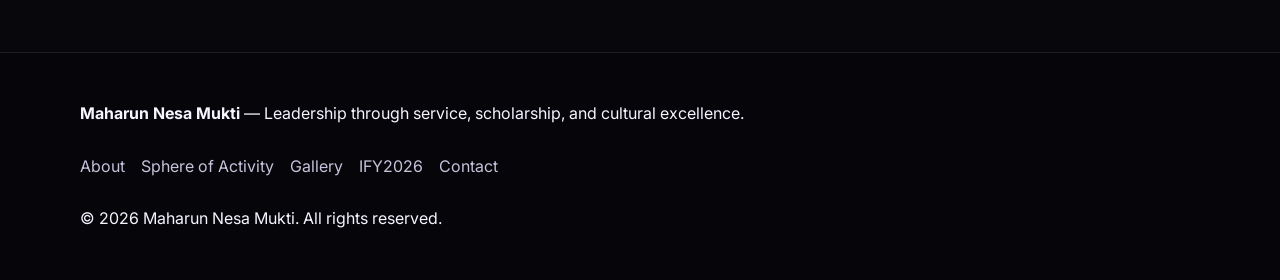
==== commit f1065021: "Update index.html" ====
--- a/index.html
+++ b/index.html
@@ -52,8 +52,8 @@
           </div>
           <div class="stats-grid" aria-label="Key achievements">
             <article class="stat-card"><h3>70+</h3><p>Social Projects</p></article>
-            <article class="stat-card"><h3>15,000+</h3><p>Lives Touched</p></article>
-            <article class="stat-card"><h3>Vice President</h3><p>Leo Club Leadership</p></article>
+            <article class="stat-card"><h3>4,500+</h3><p>Lives Touched</p></article>
+            <article class="stat-card"><h3>Vice President</h3><p>Leo Club of Eden Mohila College</p></article>
             <article class="stat-card"><h3>University of Dhaka</h3><p>Honors in Botany</p></article>
           </div>
         </div>
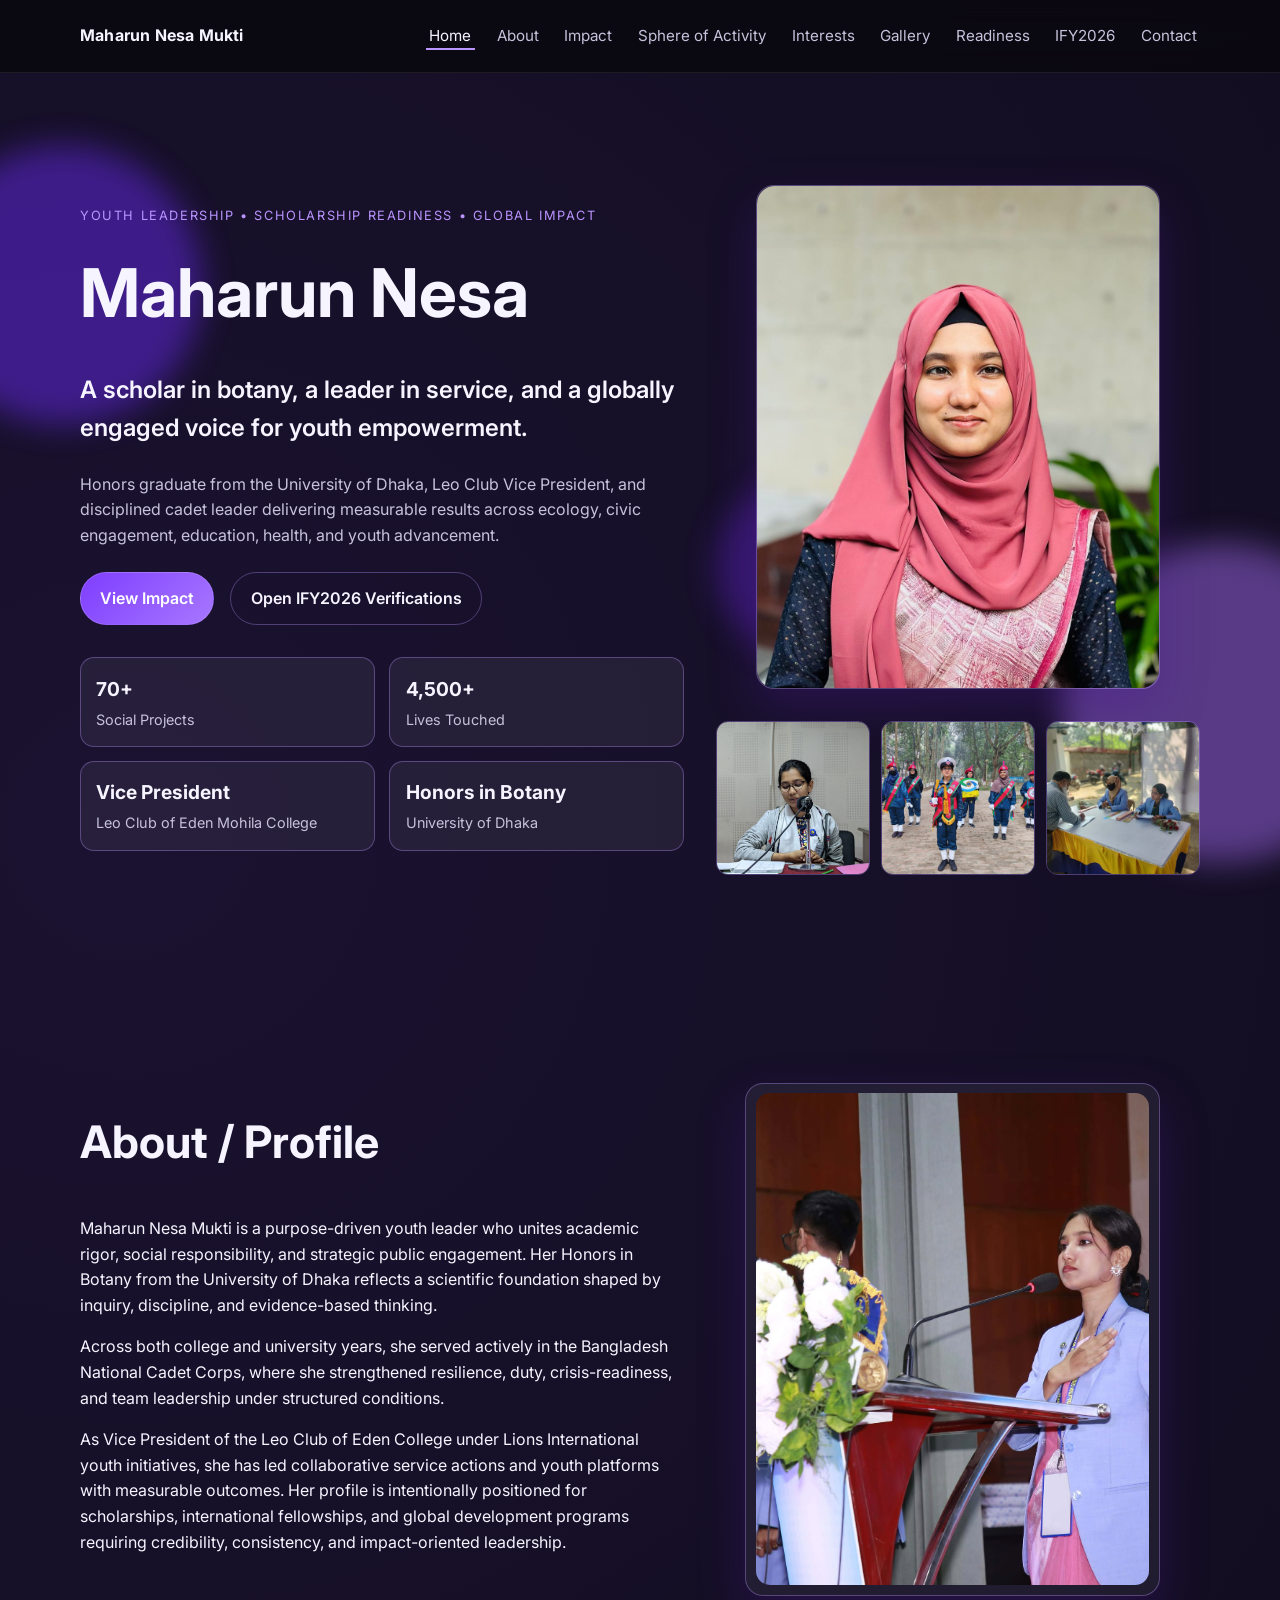
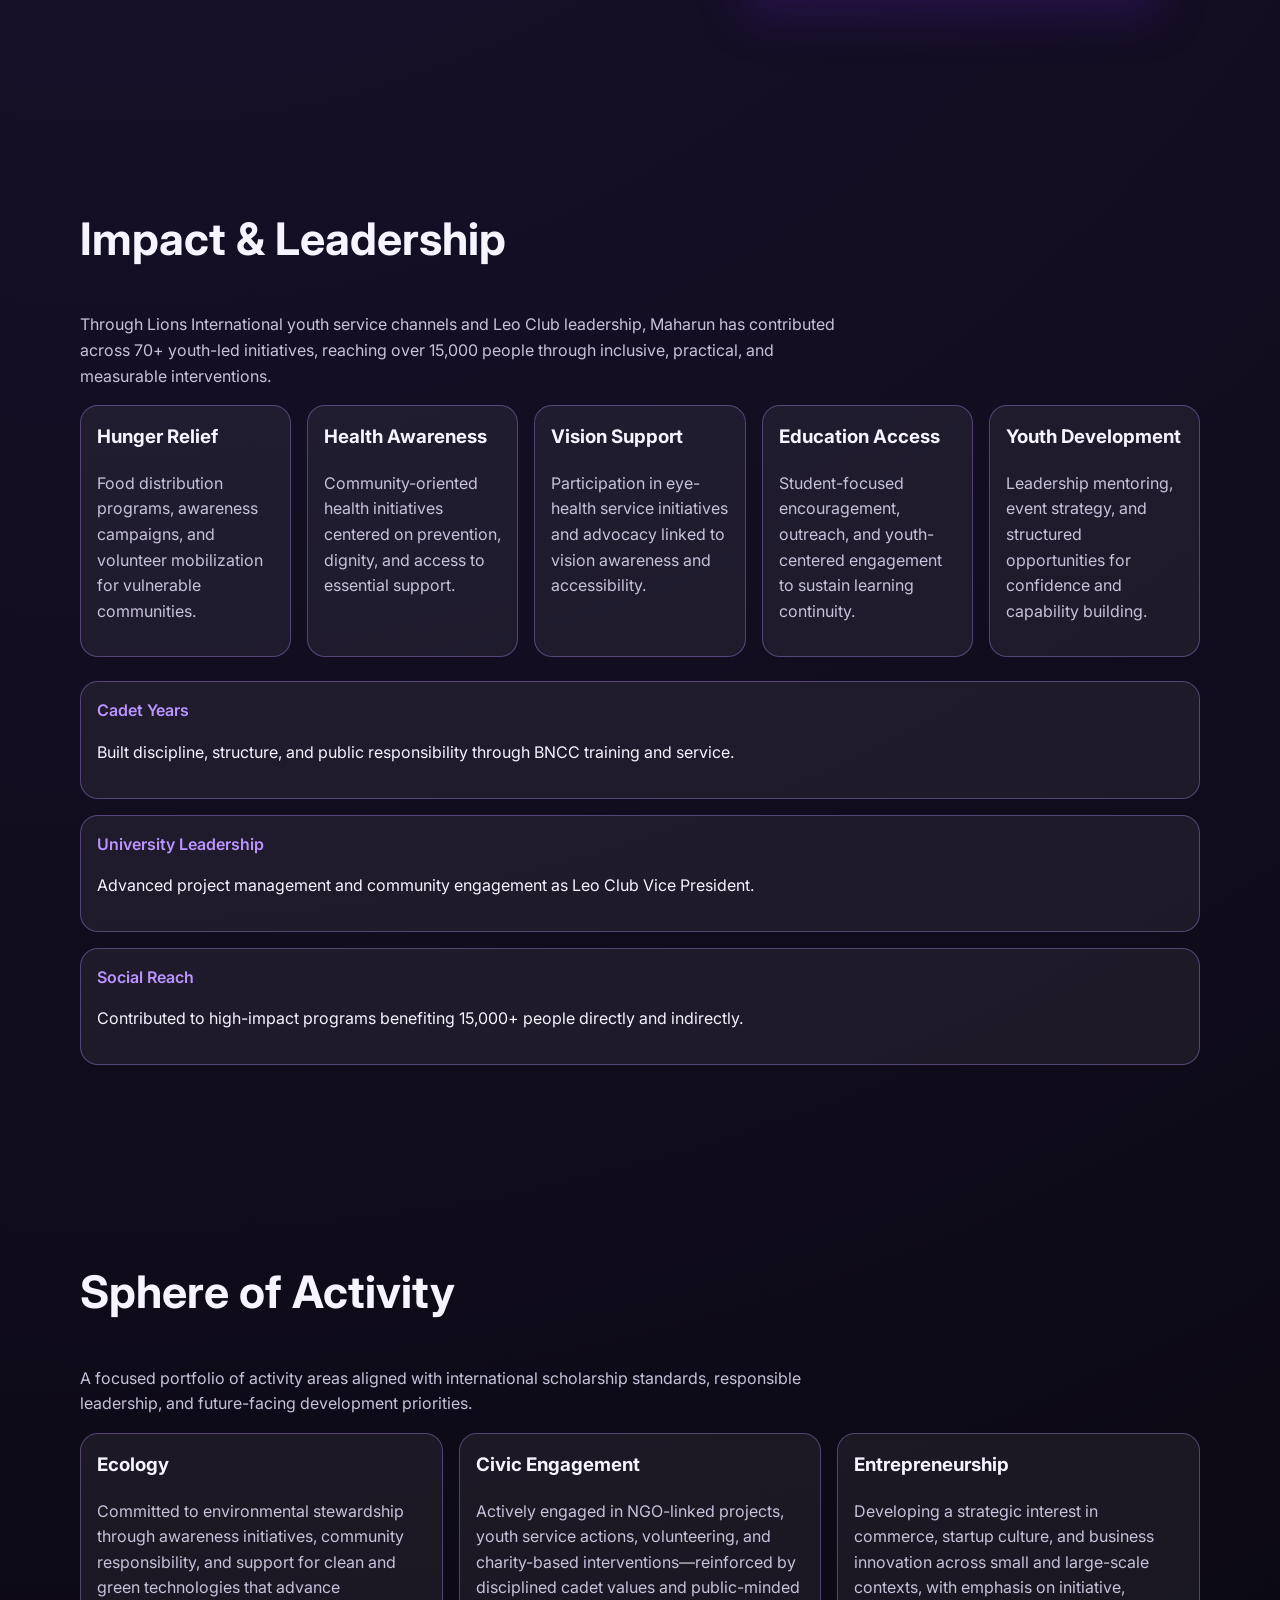
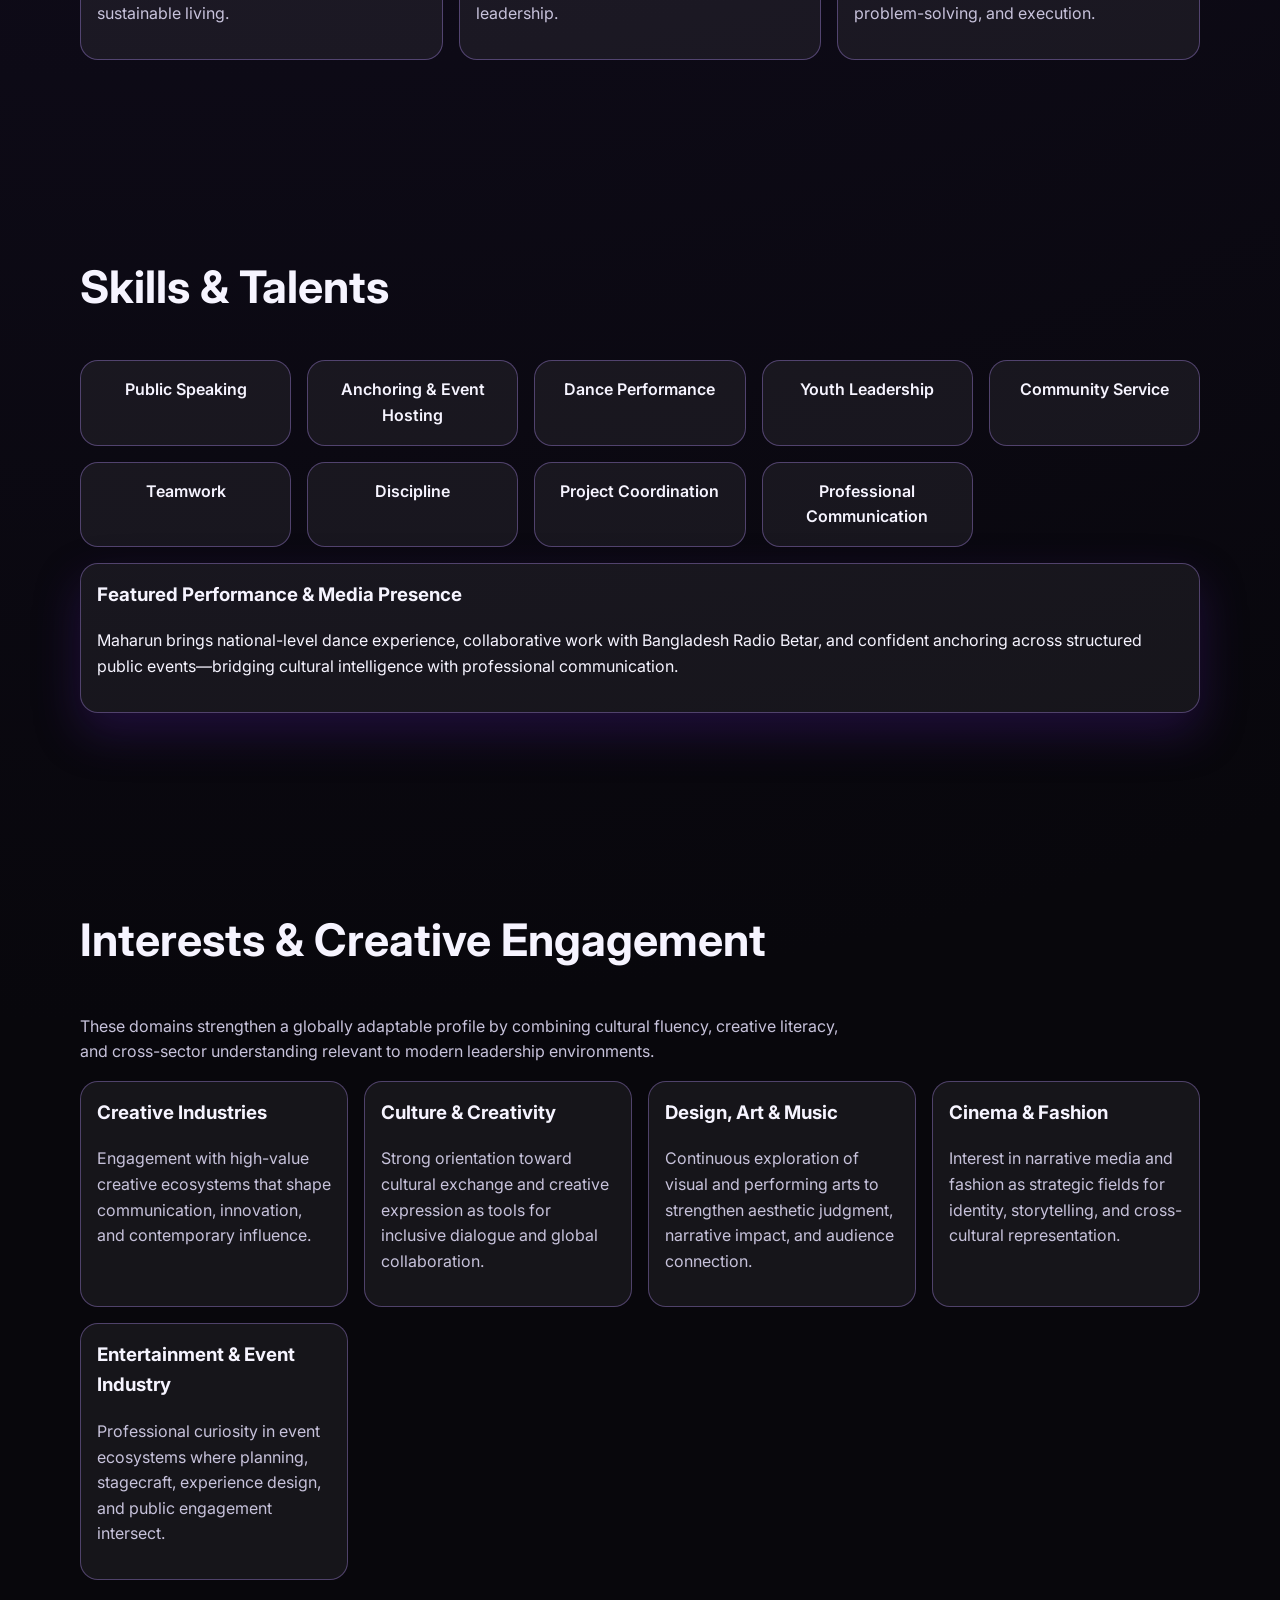
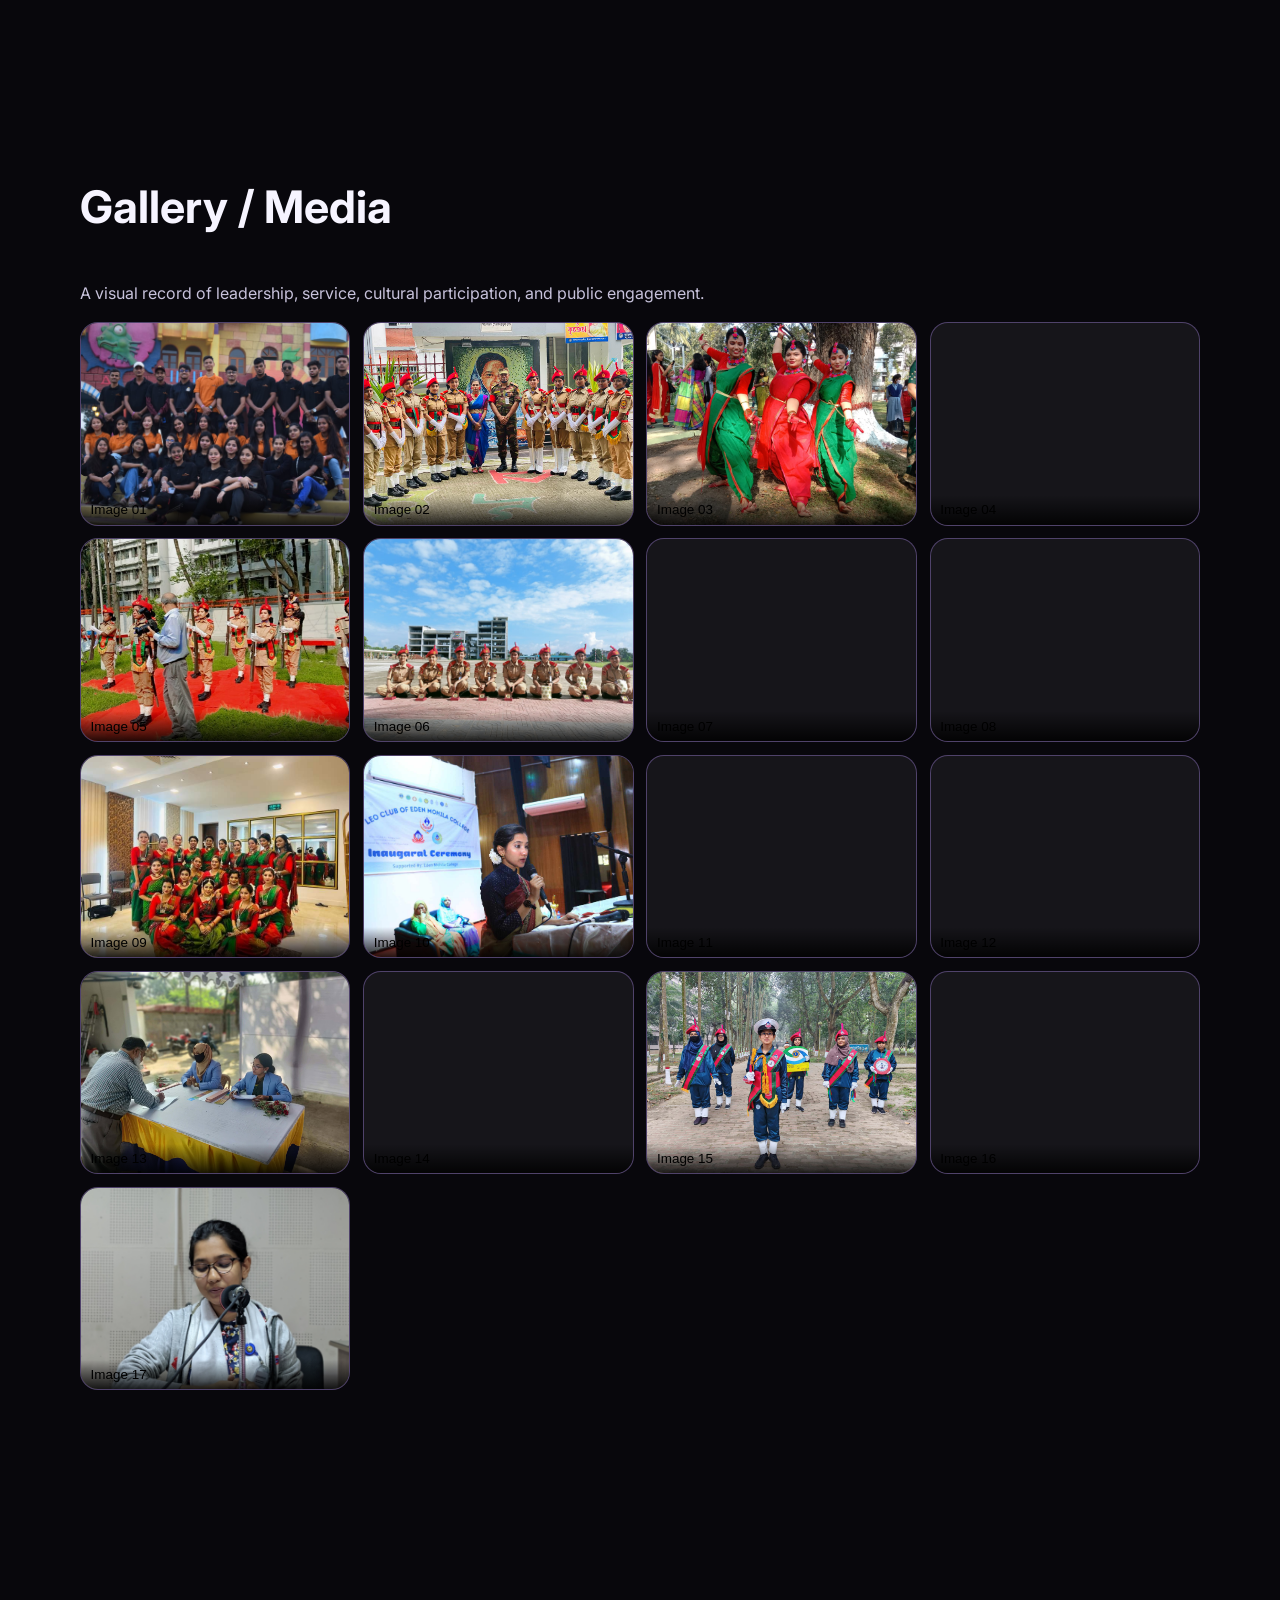
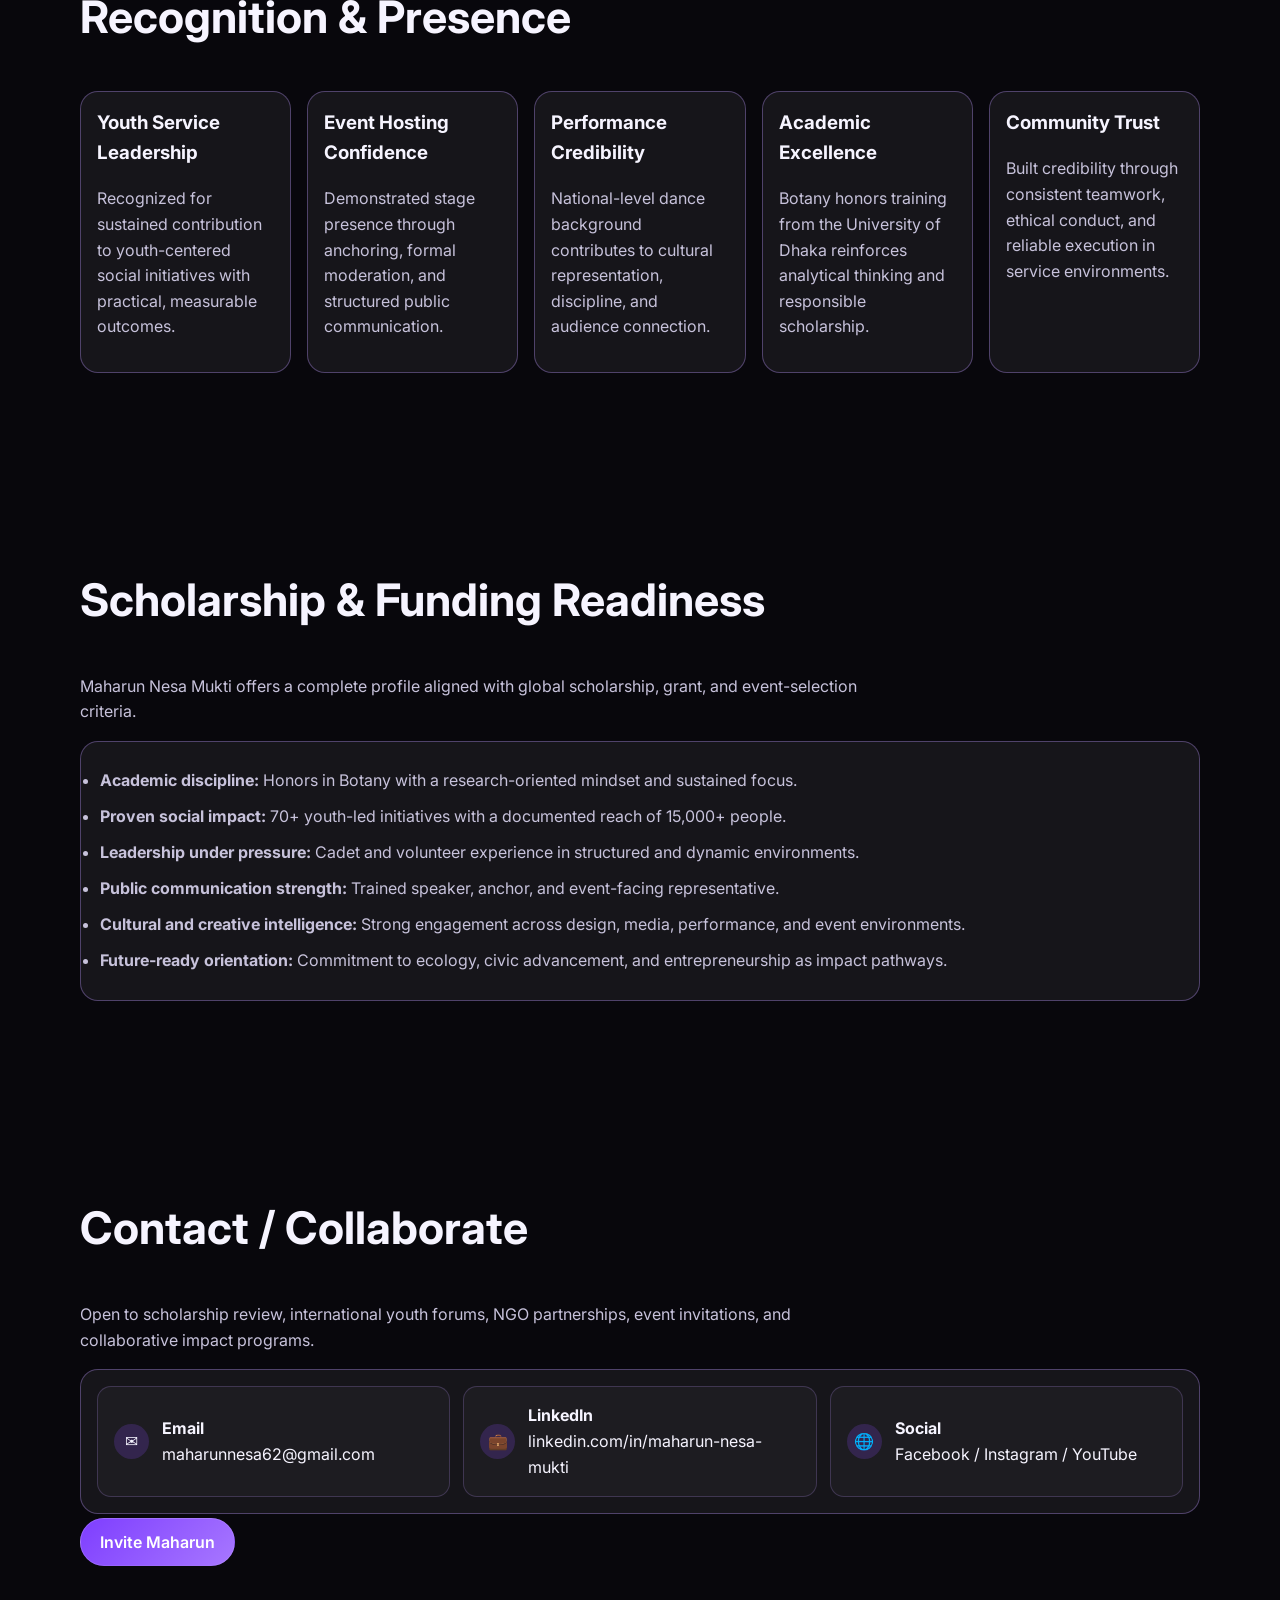
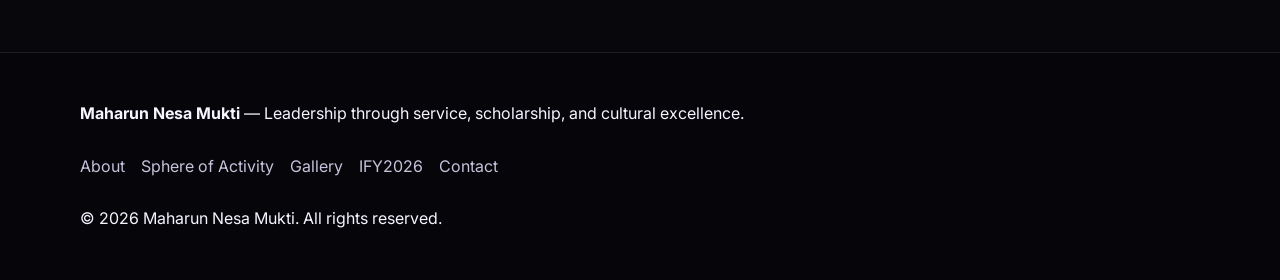
==== commit 87392c4b: "Update index.html" ====
--- a/index.html
+++ b/index.html
@@ -54,7 +54,7 @@
             <article class="stat-card"><h3>70+</h3><p>Social Projects</p></article>
             <article class="stat-card"><h3>4,500+</h3><p>Lives Touched</p></article>
             <article class="stat-card"><h3>Vice President</h3><p>Leo Club of Eden Mohila College</p></article>
-            <article class="stat-card"><h3>University of Dhaka</h3><p>Honors in Botany</p></article>
+            <article class="stat-card"><h3>Honors in Botany</h3><p>University of Dhaka</p></article>
           </div>
         </div>
         <div class="hero-visual">
